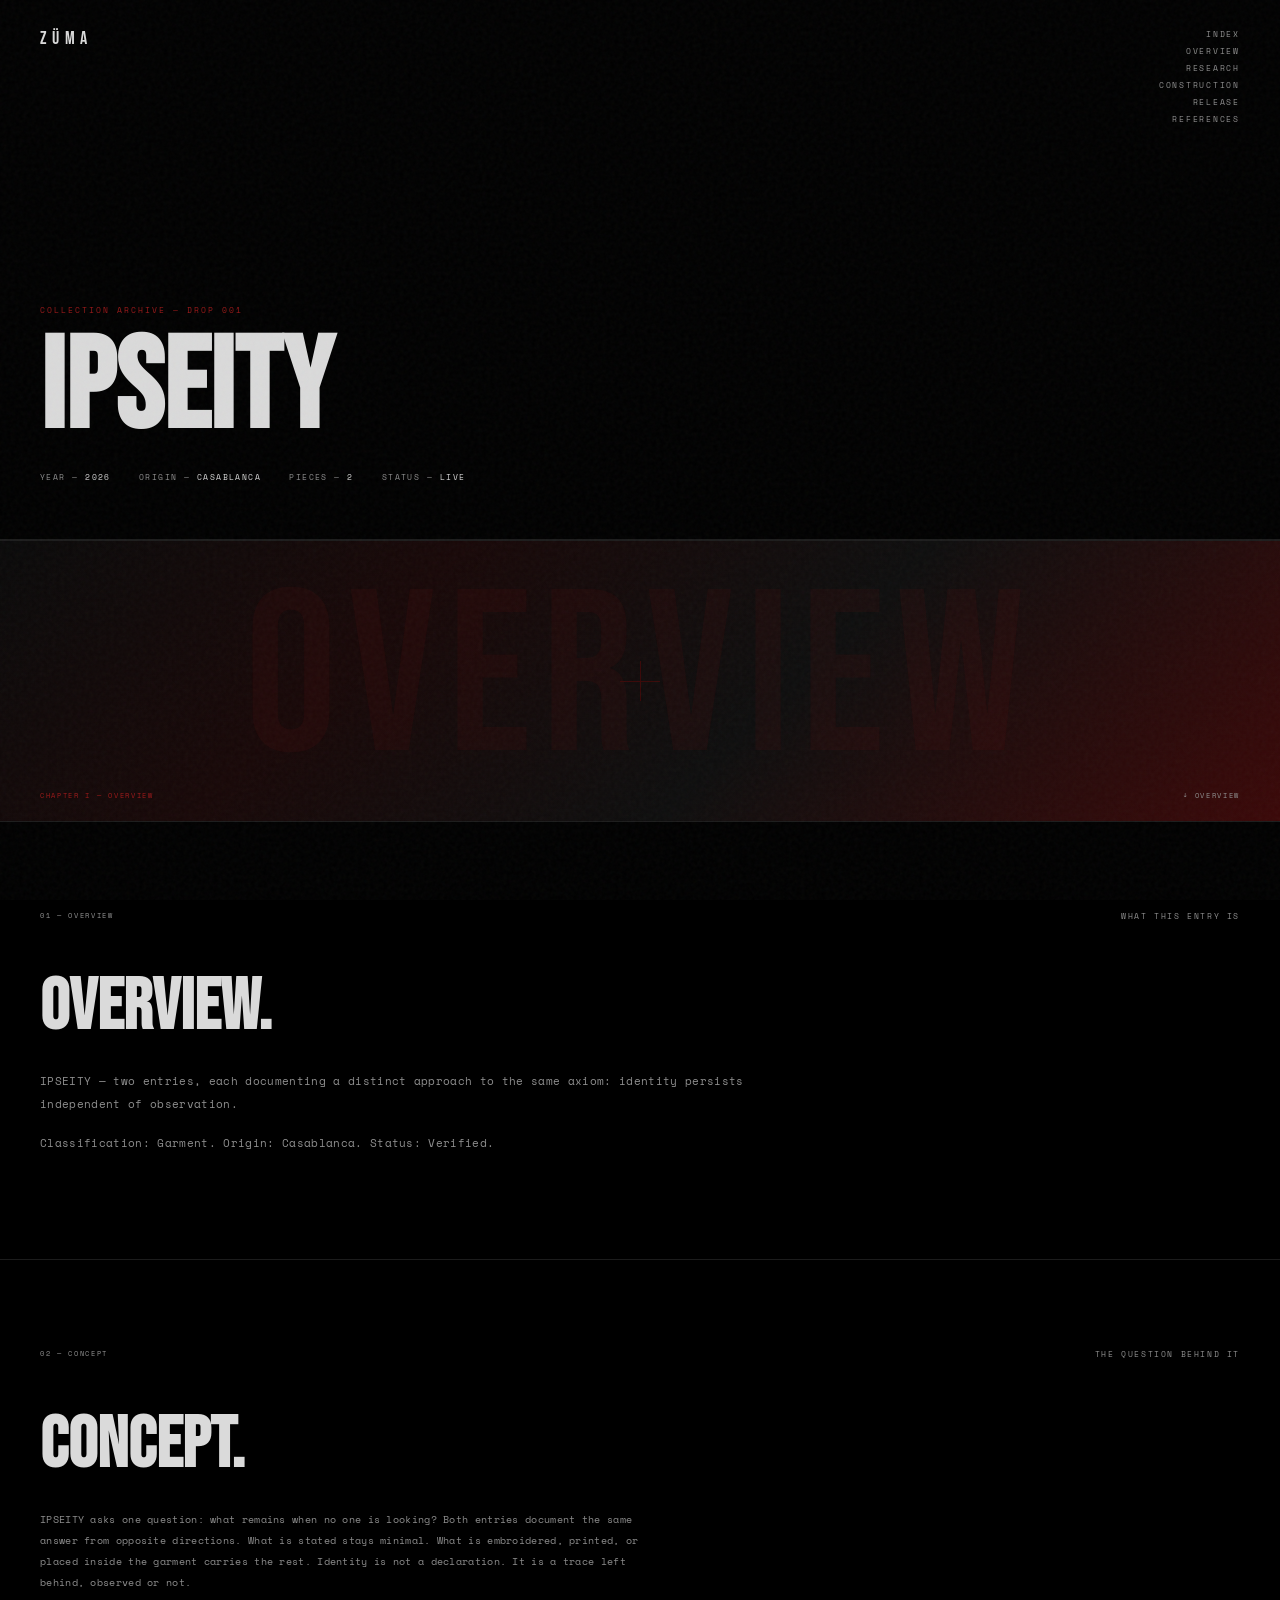
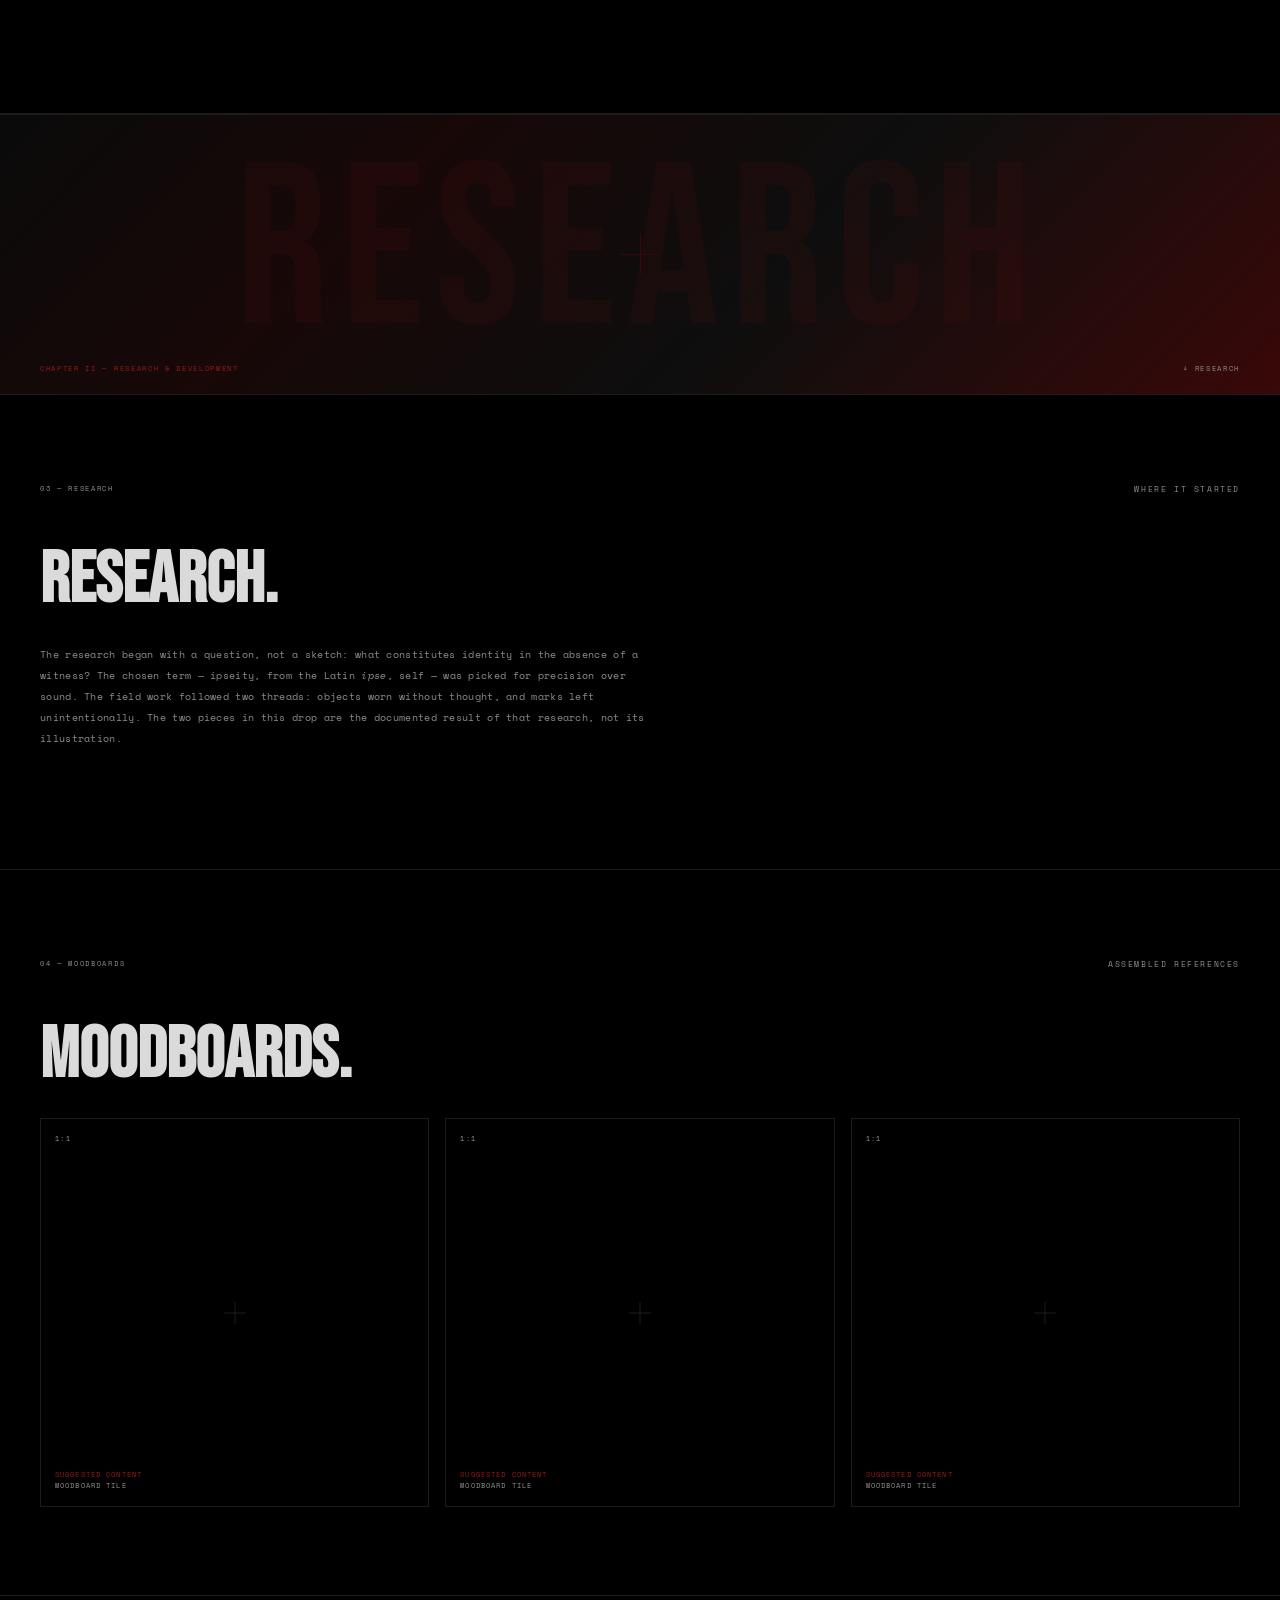
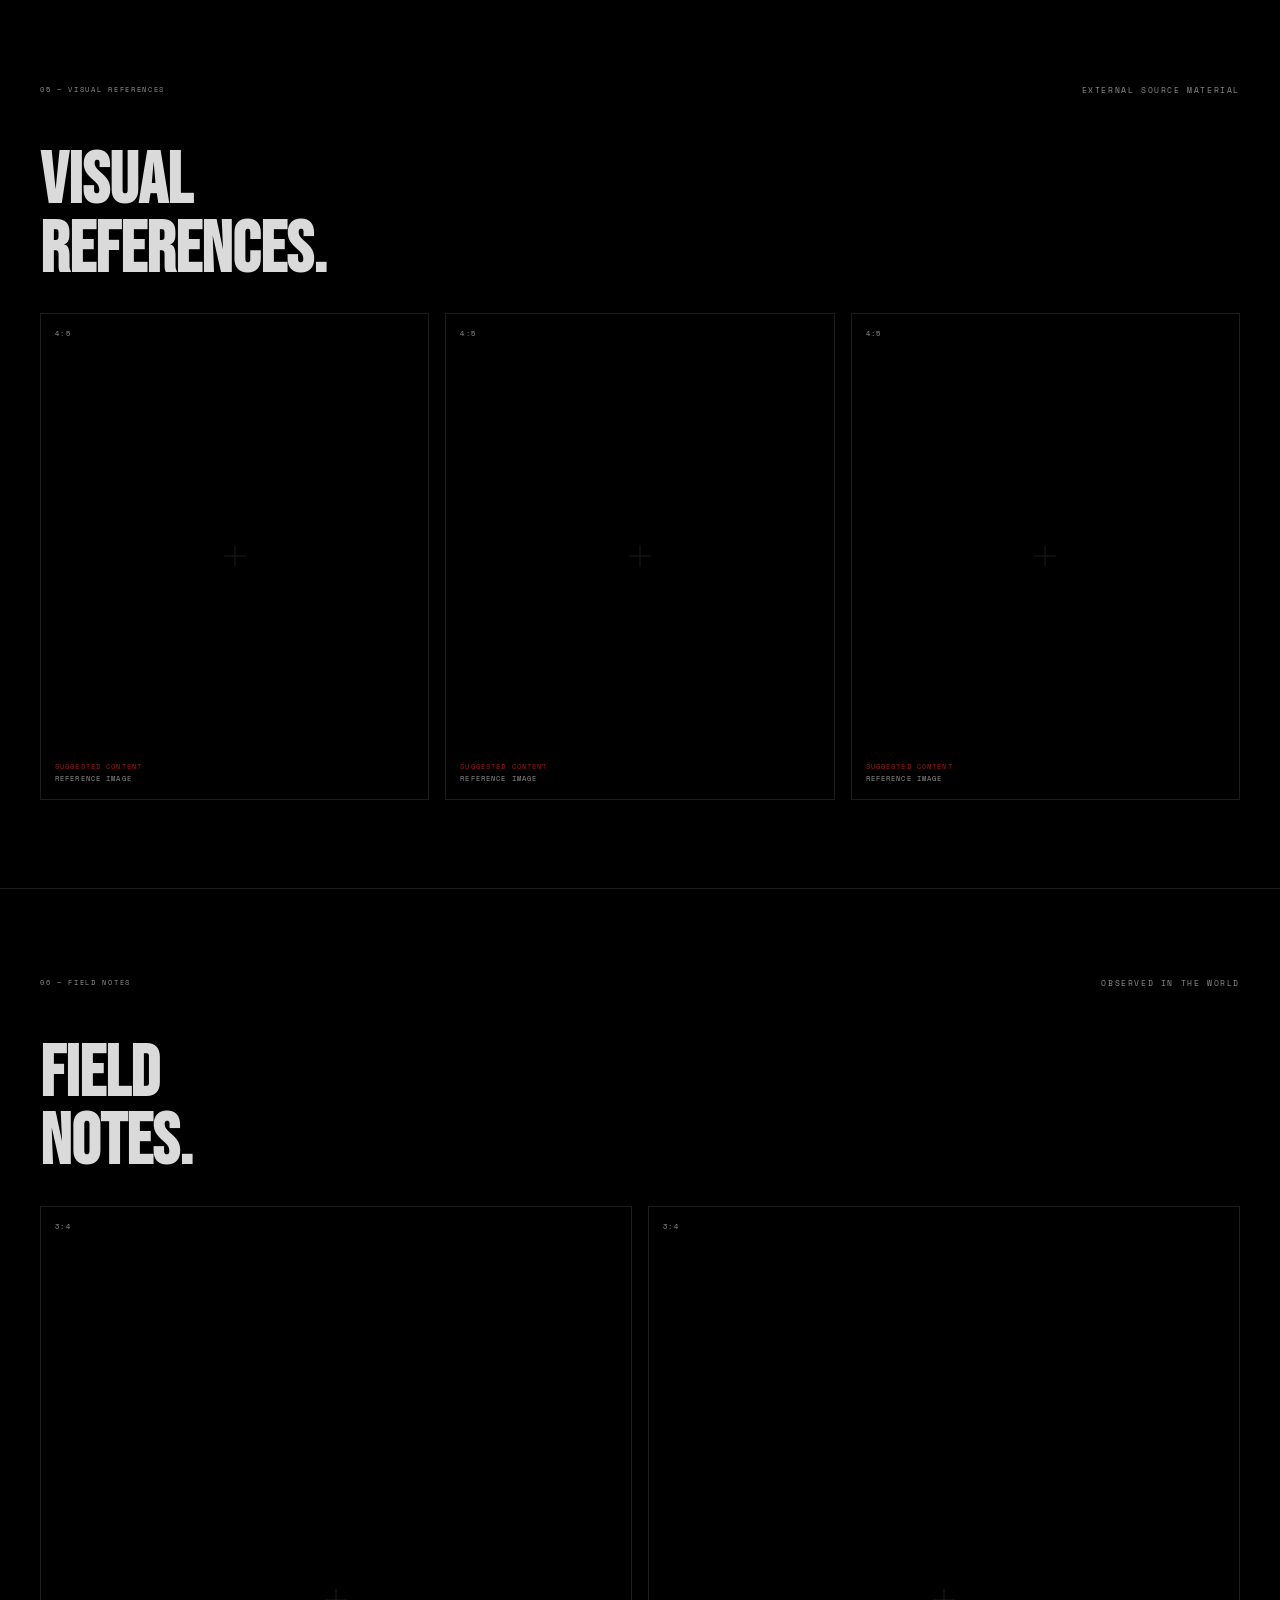
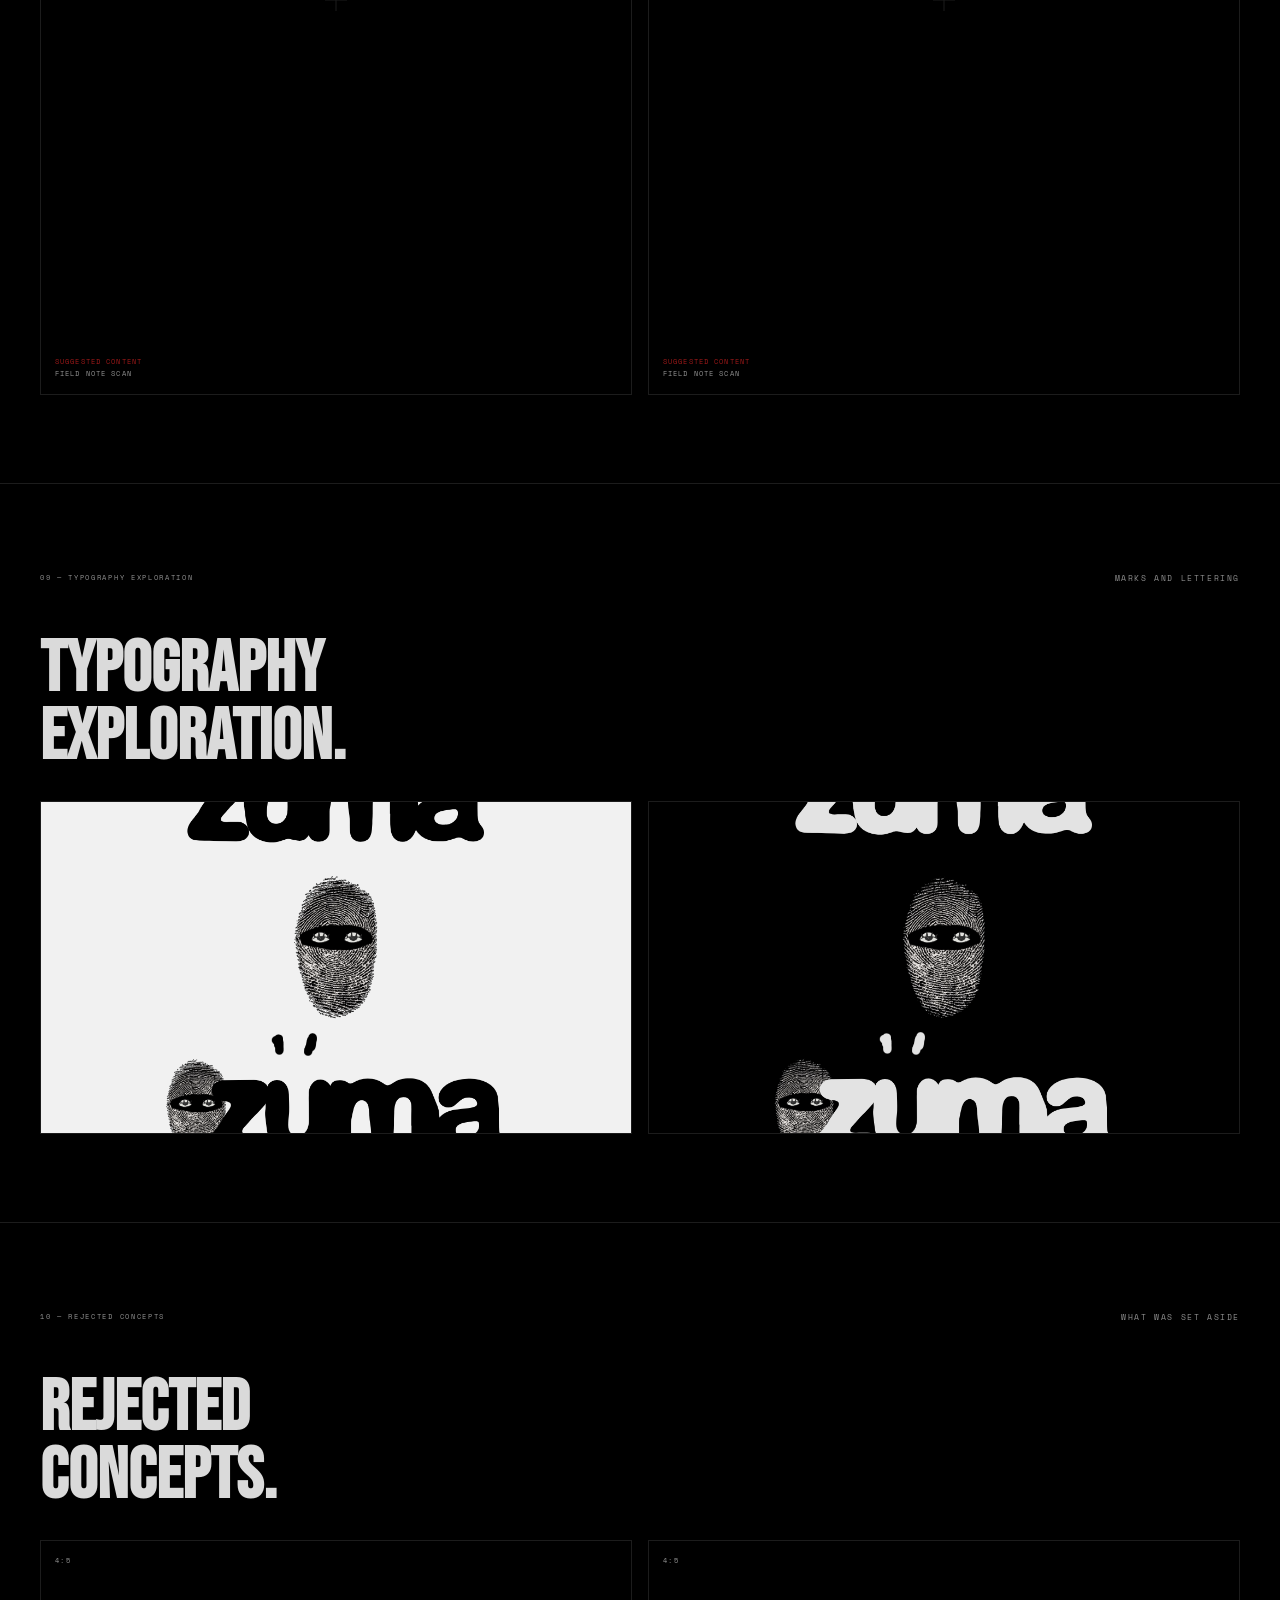
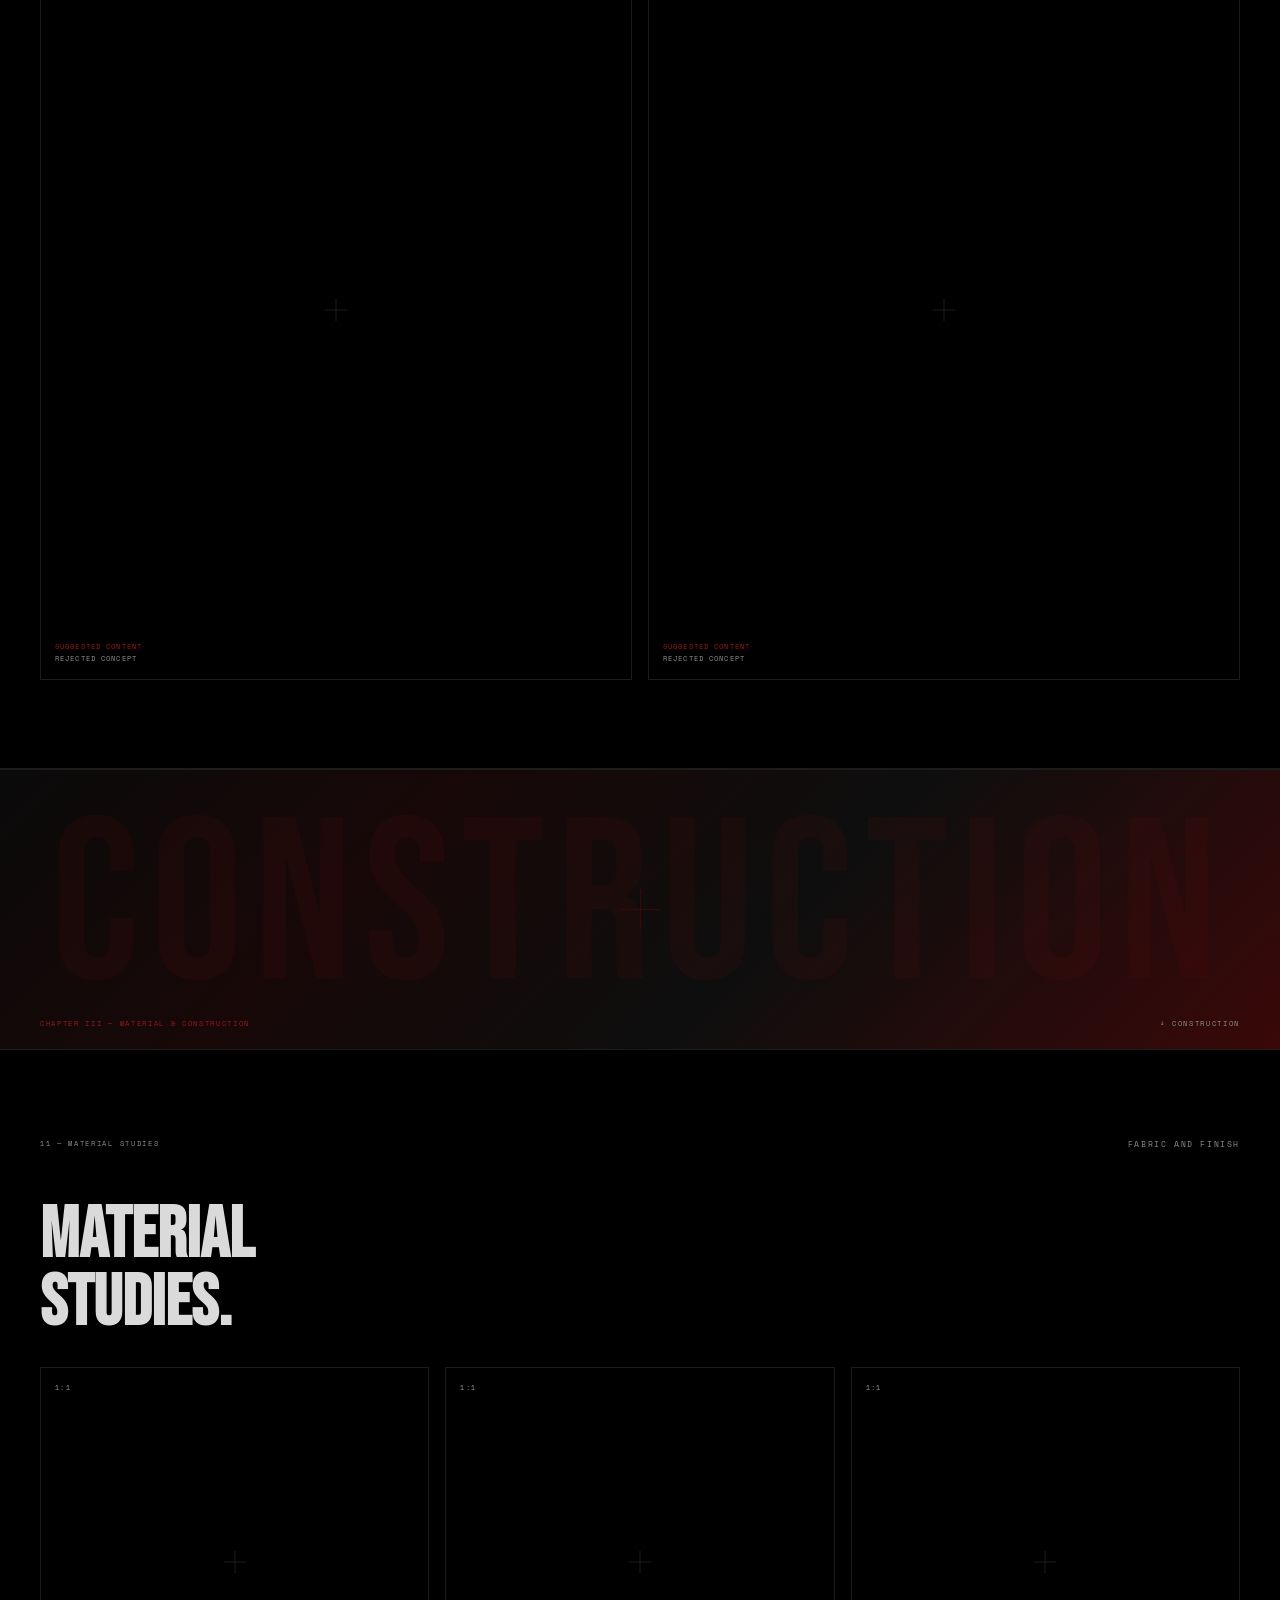
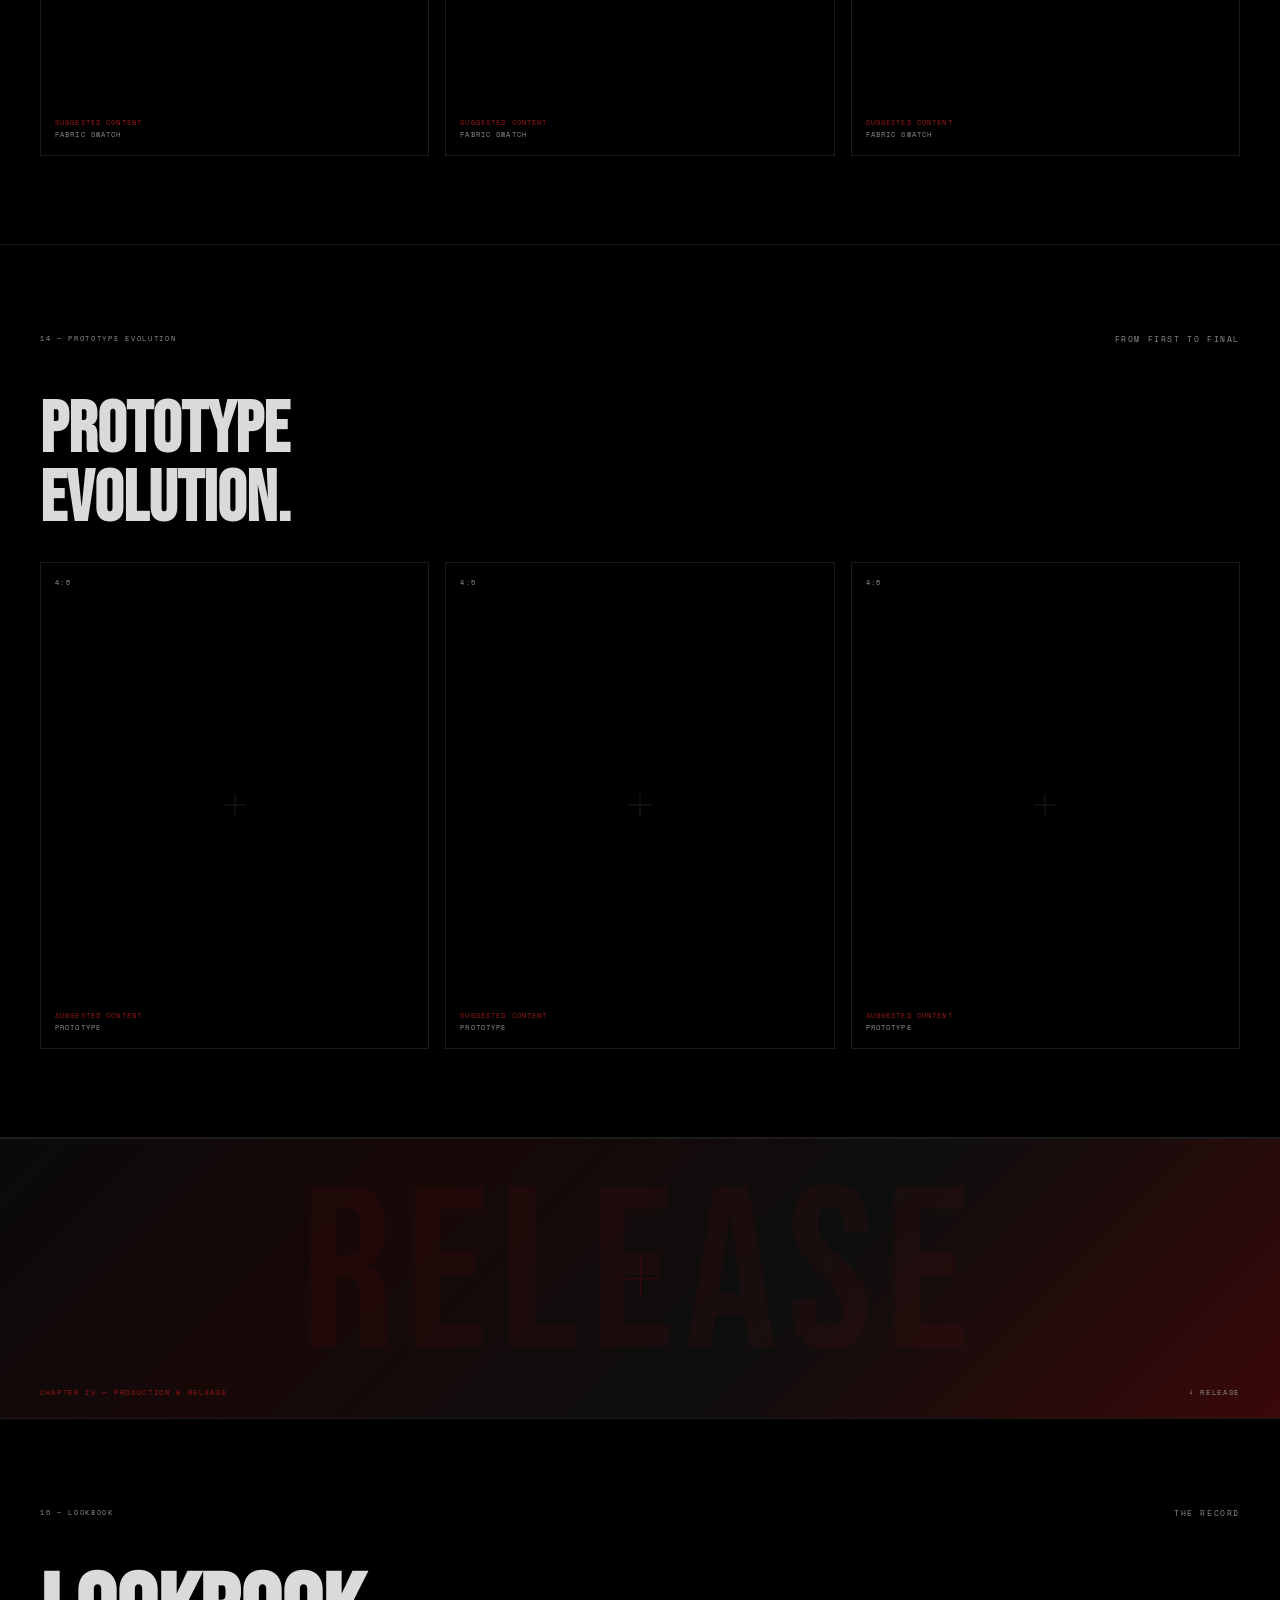
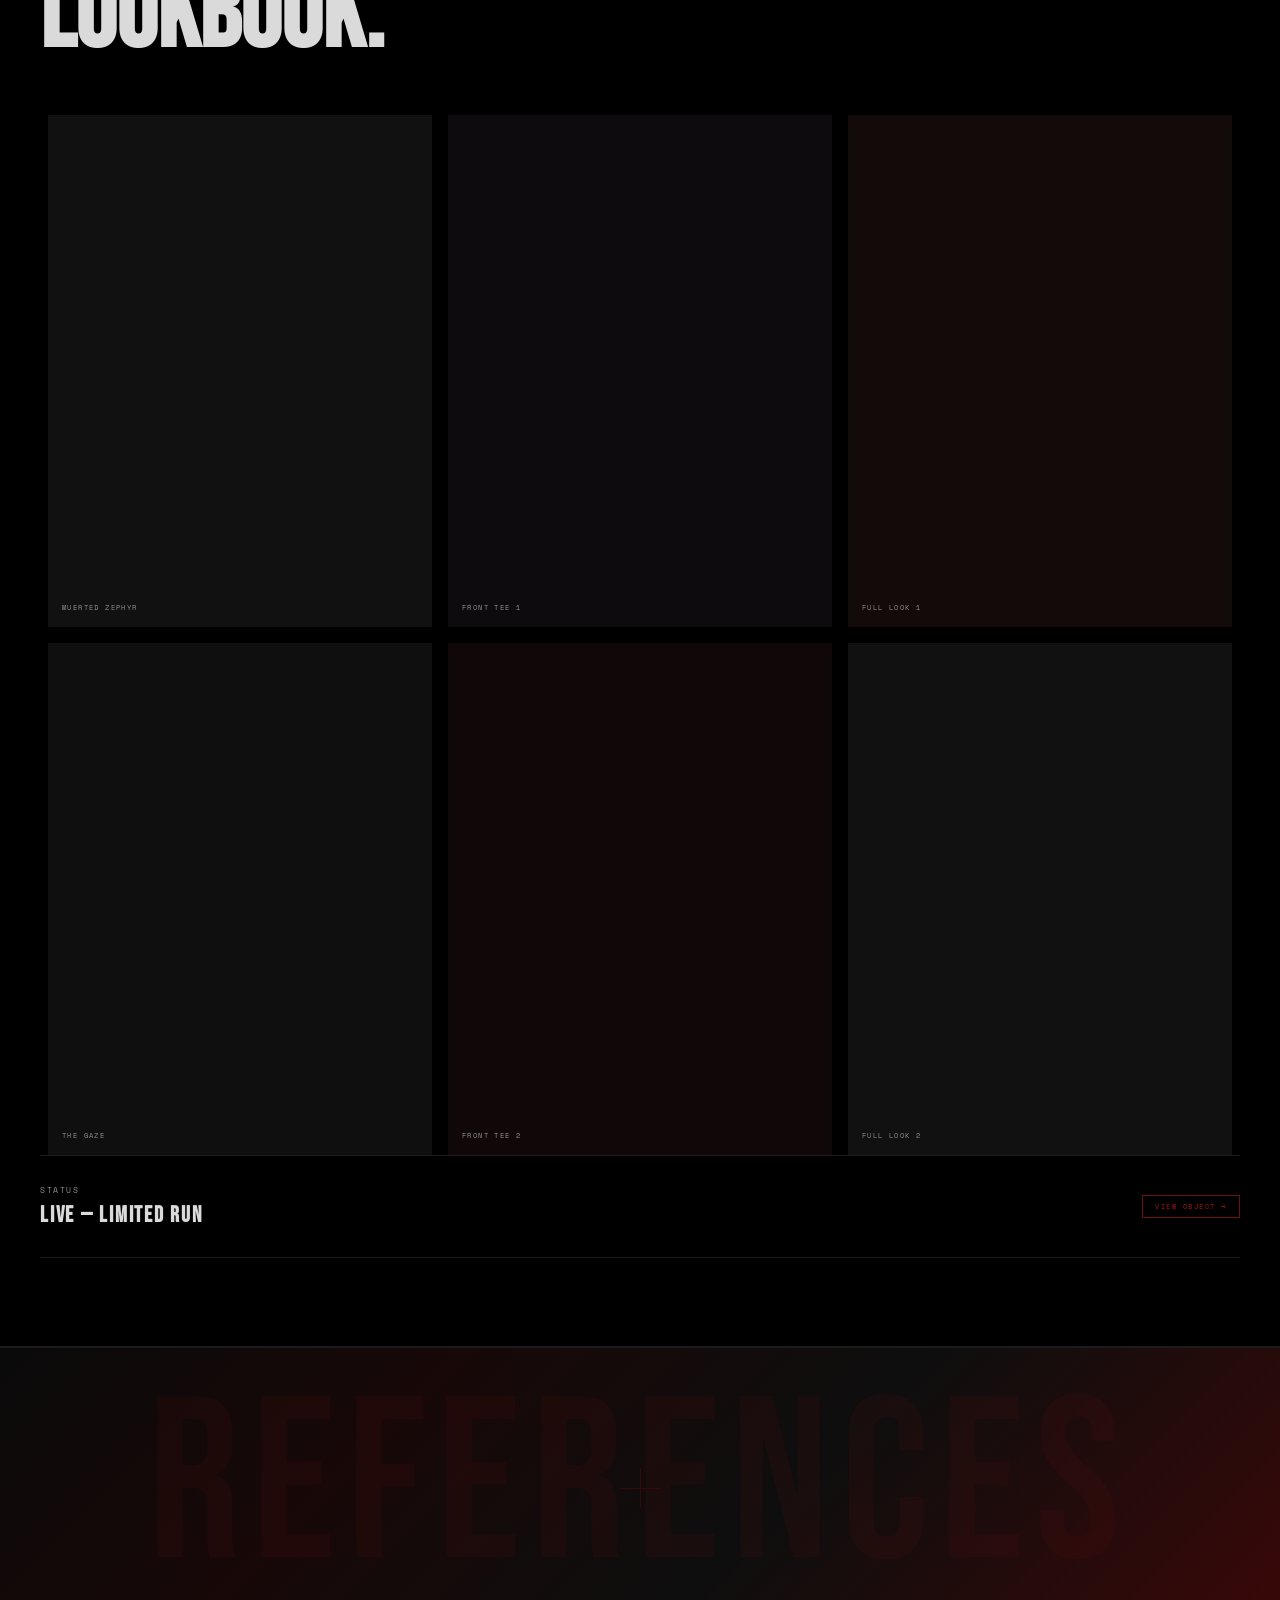
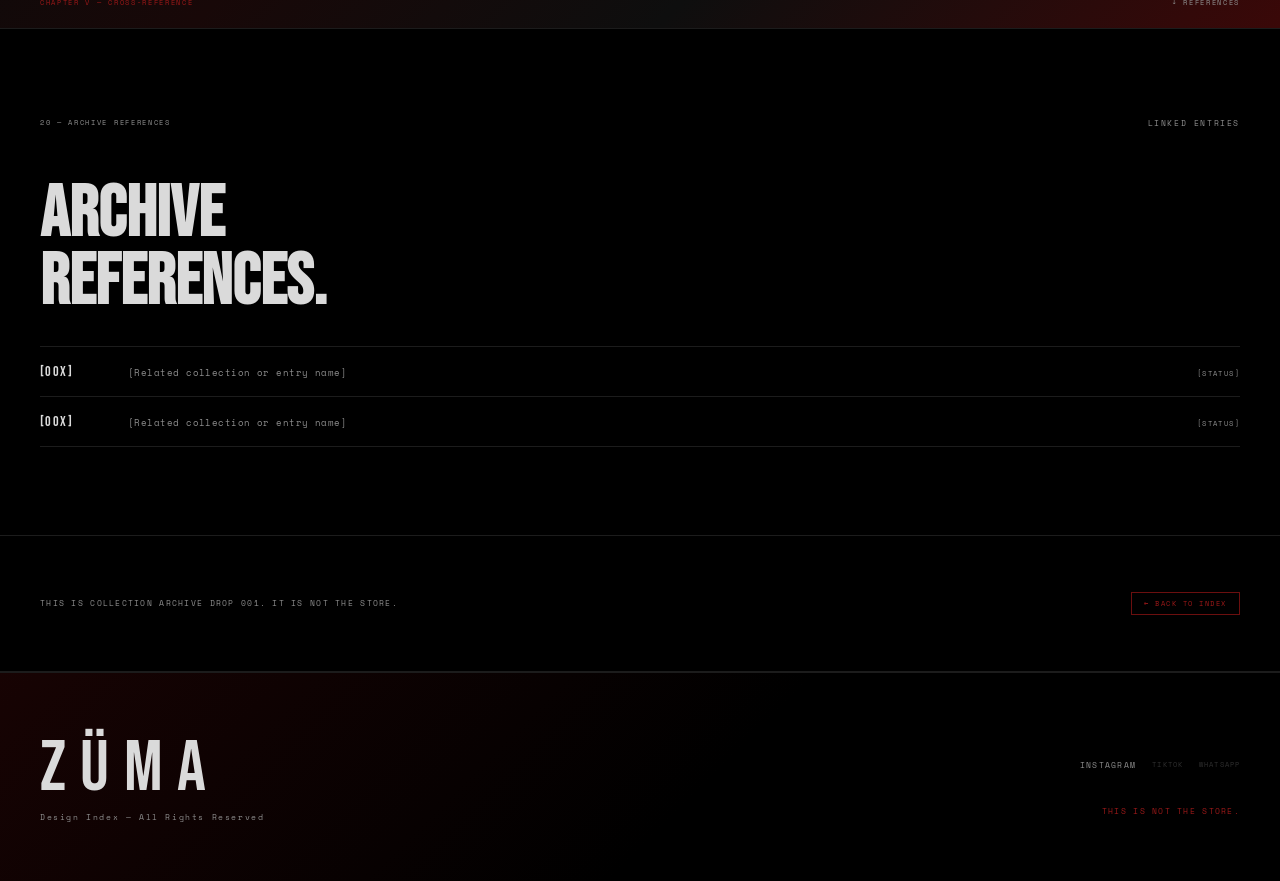
==== collections/001-ipseity/index.html @ 20522784 "Remove packaging section from index.html Removed the packaging section from the index.html file." ====
<!DOCTYPE html>
<html lang="en">
<head>
  <!--
    COLLECTION ARCHIVE — MASTER TEMPLATE
    ============================================================
    To publish a new collection:
    1. Duplicate this whole folder: templates/collection-archive/
       → collections/00X-name/
    2. Edit only the bracketed [PLACEHOLDER] text and the
       .archive-placeholder tiles (swap the <div> for an <img>
       once real media exists — see comment above each grid).
    3. Add one row to the homepage's #collections section and
       #archive table linking to collections/00X-name/index.html
       (and fr.html). No other homepage change is required.
    Nothing else on this page should need to change: layout,
    tokens, animations and nav are shared with the rest of the
    site via the same stylesheets.
    ============================================================
  -->
  <style>body{visibility:hidden;}</style>

  <meta charset="UTF-8">
  <meta name="viewport" content="width=device-width, initial-scale=1.0">
  <title>ZÜMA — INDEX / IPSEITY</title>  <link rel="icon" href="../../favicon.ico" sizes="any" />
  <link rel="icon" type="image/svg+xml" href="../../favicon.svg" />
  <link rel="icon" type="image/png" sizes="96x96" href="../../favicon-96x96.png" />
  <link rel="apple-touch-icon" sizes="180x180" href="../../apple-touch-icon.png" />
  <link rel="manifest" href="../../site.webmanifest" />

  <link rel="preconnect" href="https://fonts.googleapis.com">
  <link rel="preconnect" href="https://fonts.gstatic.com" crossorigin>
  <link href="https://fonts.googleapis.com/css2?family=Bebas+Neue&family=Space+Mono:wght@400;700&display=swap" rel="stylesheet">

  <link rel="stylesheet" href="../../styles/core/reset.css">
  <link rel="stylesheet" href="../../styles/core/variables.css">
  <link rel="stylesheet" href="../../styles/core/globals.css">
  <link rel="stylesheet" href="../../styles/core/typography.css">

  <link rel="stylesheet" href="../../styles/layout/navigation.css">
  <link rel="stylesheet" href="../../styles/layout/section.css">
  <link rel="stylesheet" href="../../styles/layout/footer.css">

  <link rel="stylesheet" href="../../styles/components/loader.css">
  <link rel="stylesheet" href="../../styles/components/buttons.css">
  <link rel="stylesheet" href="../../styles/components/texture-bands.css">
  <link rel="stylesheet" href="../../styles/components/archive-placeholder.css">

  <link rel="stylesheet" href="../../styles/animations/keyframes.css">
  <link rel="stylesheet" href="../../styles/animations/reveal.css">

  <link rel="stylesheet" href="../../styles/pages/collection-archive.css">
  <link rel="stylesheet" href="../../styles/pages/lookbook.css">

  <link rel="stylesheet" href="../../styles/layout/responsive.css">
</head>
<body>

<div id="loader"></div>

<header>
  <nav>
    <a class="nav-brand" href="../../index.html">ZÜMA</a>
    <div class="nav-links">
      <a href="../../index.html#collections">Index</a>
      <a href="#overview">Overview</a>
      <a href="#research">Research</a>
      <a href="#construction">Construction</a>
      <a href="#release">Release</a>
      <a href="#references">References</a>
    </div>
  </nav>
</header>

<main>

  <!-- ====================================================== -->
  <!-- ARCHIVE MASTHEAD -->
  <!-- ====================================================== -->
  <section id="arc-hero">
    <div class="arc-hero-eyebrow">Collection Archive — Drop 001</div>
    <h1 class="arc-hero-title">IPSEITY</h1>
    <div class="arc-hero-meta">
      <span>Year — <strong>2026</strong></span>
      <span>Origin — <strong>Casablanca</strong></span>
      <span>Pieces — <strong>2</strong></span>
      <span>Status — <strong>Live</strong></span>
    </div>
  </section>

  <!-- BAND — chapter 1 -->
  <div class="texture-band texture-band--mid tx-shadow reveal">
    <div class="band-ghost band-ghost--center">OVERVIEW</div>
    <div class="band-cross"></div>
    <div class="band-label">Chapter I — Overview</div>
    <div class="band-label-r">↓ Overview</div>
  </div>

  <!-- ====================================================== -->
  <!-- 01 — OVERVIEW -->
  <!-- ====================================================== -->
  <section id="overview">
    <div class="section-meta reveal">
      <span class="section-num arc-chapter-index">01 — Overview</span>
      <span class="section-tag">What this entry is</span>
    </div>
    <h2 class="arc-headline reveal reveal-d1">OVERVIEW.</h2>
    <div class="arc-overview reveal reveal-d2">
      <p>IPSEITY — two entries, each documenting a distinct approach to the same axiom: identity persists independent of observation.</p>
      <p>Classification: Garment. Origin: Casablanca. Status: Verified.</p>
    </div>
  </section>

  <!-- ====================================================== -->
  <!-- 02 — CONCEPT -->
  <!-- ====================================================== -->
  <section id="concept">
    <div class="section-meta reveal">
      <span class="section-num arc-chapter-index">02 — Concept</span>
      <span class="section-tag">The question behind it</span>
    </div>
    <h2 class="arc-headline reveal reveal-d1">CONCEPT.</h2>
    <p class="arc-note reveal reveal-d2">IPSEITY asks one question: what remains when no one is looking? Both entries document the same answer from opposite directions. What is stated stays minimal. What is embroidered, printed, or placed inside the garment carries the rest. Identity is not a declaration. It is a trace left behind, observed or not.</p>
  </section>

  <!-- BAND — chapter 2 -->
  <div class="texture-band texture-band--mid tx-shadow reveal">
    <div class="band-ghost band-ghost--center">RESEARCH</div>
    <div class="band-cross"></div>
    <div class="band-label">Chapter II — Research &amp; Development</div>
    <div class="band-label-r">↓ Research</div>
  </div>

  <!-- ====================================================== -->
  <!-- 03 — RESEARCH -->
  <!-- ====================================================== -->
  <section id="research">
    <div class="section-meta reveal">
      <span class="section-num arc-chapter-index">03 — Research</span>
      <span class="section-tag">Where it started</span>
    </div>
    <h2 class="arc-headline reveal reveal-d1">RESEARCH.</h2>
    <p class="arc-note reveal">The research began with a question, not a sketch: what constitutes identity in the absence of a witness? The chosen term — ipseity, from the Latin <em>ipse</em>, self — was picked for precision over sound. The field work followed two threads: objects worn without thought, and marks left unintentionally. The two pieces in this drop are the documented result of that research, not its illustration.</p>
  </section>

  <!-- 04 — MOODBOARDS -->
  <section id="moodboards">
    <div class="section-meta reveal">
      <span class="section-num arc-chapter-index">04 — Moodboards</span>
      <span class="section-tag">Assembled references</span>
    </div>
    <h2 class="arc-headline reveal reveal-d1">MOODBOARDS.</h2>
    <div class="archive-placeholder-grid reveal reveal-d2" style="--ph-cols:3;">
      <div class="archive-placeholder" style="--ph-ratio:1/1;"><img class="ph-photo" src="../../assets/images/ipseity/moodboard-01.jpg" alt="Moodboard IPSEITY 01" loading="lazy" onerror="this.style.display='none'"><div class="ph-meta"><span class="ph-ratio">1:1</span></div><span class="ph-suggested">Suggested content<span>Moodboard tile</span></span></div>
      <div class="archive-placeholder" style="--ph-ratio:1/1;"><img class="ph-photo" src="../../assets/images/ipseity/moodboard-02.jpg" alt="Moodboard IPSEITY 02" loading="lazy" onerror="this.style.display='none'"><div class="ph-meta"><span class="ph-ratio">1:1</span></div><span class="ph-suggested">Suggested content<span>Moodboard tile</span></span></div>
      <div class="archive-placeholder" style="--ph-ratio:1/1;"><img class="ph-photo" src="../../assets/images/ipseity/moodboard-03.jpg" alt="Moodboard IPSEITY 03" loading="lazy" onerror="this.style.display='none'"><div class="ph-meta"><span class="ph-ratio">1:1</span></div><span class="ph-suggested">Suggested content<span>Moodboard tile</span></span></div>
    </div>
  </section>

  <!-- 05 — VISUAL REFERENCES -->
  <section id="visual-references">
    <div class="section-meta reveal">
      <span class="section-num arc-chapter-index">05 — Visual References</span>
      <span class="section-tag">External source material</span>
    </div>
    <h2 class="arc-headline reveal reveal-d1">VISUAL<br>REFERENCES.</h2>
    <div class="archive-placeholder-grid reveal reveal-d2" style="--ph-cols:3;">
      <div class="archive-placeholder" style="--ph-ratio:4/5;"><img class="ph-photo" src="../../assets/images/ipseity/visual-ref-01.jpg" alt="Reference visuelle 01" loading="lazy" onerror="this.style.display='none'"><div class="ph-meta"><span class="ph-ratio">4:5</span></div><span class="ph-suggested">Suggested content<span>Reference image</span></span></div>
      <div class="archive-placeholder" style="--ph-ratio:4/5;"><img class="ph-photo" src="../../assets/images/ipseity/visual-ref-02.jpg" alt="Reference visuelle 02" loading="lazy" onerror="this.style.display='none'"><div class="ph-meta"><span class="ph-ratio">4:5</span></div><span class="ph-suggested">Suggested content<span>Reference image</span></span></div>
      <div class="archive-placeholder" style="--ph-ratio:4/5;"><img class="ph-photo" src="../../assets/images/ipseity/visual-ref-03.jpg" alt="Reference visuelle 03" loading="lazy" onerror="this.style.display='none'"><div class="ph-meta"><span class="ph-ratio">4:5</span></div><span class="ph-suggested">Suggested content<span>Reference image</span></span></div>
    </div>
  </section>

  <!-- 06 — FIELD NOTES -->
  <section id="field-notes">
    <div class="section-meta reveal">
      <span class="section-num arc-chapter-index">06 — Field Notes</span>
      <span class="section-tag">Observed in the world</span>
    </div>
    <h2 class="arc-headline reveal reveal-d1">FIELD<br>NOTES.</h2>
    <div class="archive-placeholder-grid reveal reveal-d2" style="--ph-cols:2;">
      <div class="archive-placeholder" style="--ph-ratio:3/4;"><img class="ph-photo" src="../../assets/images/ipseity/field-note-01.jpg" alt="Note de terrain 01" loading="lazy" onerror="this.style.display='none'"><div class="ph-meta"><span class="ph-ratio">3:4</span></div><span class="ph-suggested">Suggested content<span>Field note scan</span></span></div>
      <div class="archive-placeholder" style="--ph-ratio:3/4;"><img class="ph-photo" src="../../assets/images/ipseity/field-note-02.jpg" alt="Note de terrain 02" loading="lazy" onerror="this.style.display='none'"><div class="ph-meta"><span class="ph-ratio">3:4</span></div><span class="ph-suggested">Suggested content<span>Field note scan</span></span></div>
    </div>
  </section>

  <!-- 07 — TYPOGRAPHY EXPLORATION -->
  <section id="typography-exploration">
    <div class="section-meta reveal">
      <span class="section-num arc-chapter-index">09 — Typography Exploration</span>
      <span class="section-tag">Marks and lettering</span>
    </div>
    <h2 class="arc-headline reveal reveal-d1">TYPOGRAPHY<br>EXPLORATION.</h2>
    <div class="archive-placeholder-grid reveal reveal-d2" style="--ph-cols:2;">
      <div class="archive-placeholder" style="--ph-ratio:16/9;"><img class="ph-photo" src="../../assets/images/ipseity/typography-01.jpg" alt="Etude typographique 01" loading="lazy" onerror="this.style.display='none'"><div class="ph-meta"><span class="ph-ratio">16:9</span></div><span class="ph-suggested">Suggested content<span>Type study</span></span></div>
      <div class="archive-placeholder" style="--ph-ratio:16/9;"><img class="ph-photo" src="../../assets/images/ipseity/typography-02.jpg" alt="Etude typographique 02" loading="lazy" onerror="this.style.display='none'"><div class="ph-meta"><span class="ph-ratio">16:9</span></div><span class="ph-suggested">Suggested content<span>Type study</span></span></div>
    </div>
  </section>

  <!-- 08 — REJECTED CONCEPTS -->
  <section id="rejected-concepts">
    <div class="section-meta reveal">
      <span class="section-num arc-chapter-index">10 — Rejected Concepts</span>
      <span class="section-tag">What was set aside</span>
    </div>
    <h2 class="arc-headline reveal reveal-d1">REJECTED<br>CONCEPTS.</h2>
    <div class="archive-placeholder-grid reveal reveal-d2" style="--ph-cols:2;">
      <div class="archive-placeholder" style="--ph-ratio:4/5;"><img class="ph-photo" src="../../assets/images/ipseity/rejected-01.jpg" alt="Concept rejete 01" loading="lazy" onerror="this.style.display='none'"><div class="ph-meta"><span class="ph-ratio">4:5</span></div><span class="ph-suggested">Suggested content<span>Rejected concept</span></span></div>
      <div class="archive-placeholder" style="--ph-ratio:4/5;"><img class="ph-photo" src="../../assets/images/ipseity/rejected-02.jpg" alt="Concept rejete 02" loading="lazy" onerror="this.style.display='none'"><div class="ph-meta"><span class="ph-ratio">4:5</span></div><span class="ph-suggested">Suggested content<span>Rejected concept</span></span></div>
    </div>
  </section>

  <!-- BAND — chapter 3 -->
  <div class="texture-band texture-band--mid tx-shadow reveal">
    <div class="band-ghost band-ghost--center">CONSTRUCTION</div>
    <div class="band-cross"></div>
    <div class="band-label">Chapter III — Material &amp; Construction</div>
    <div class="band-label-r">↓ Construction</div>
  </div>

  <!-- 11 — MATERIAL STUDIES -->
  <section id="construction">
    <div class="section-meta reveal">
      <span class="section-num arc-chapter-index">11 — Material Studies</span>
      <span class="section-tag">Fabric and finish</span>
    </div>
    <h2 class="arc-headline reveal reveal-d1">MATERIAL<br>STUDIES.</h2>
    <div class="archive-placeholder-grid reveal reveal-d2" style="--ph-cols:3;">
      <div class="archive-placeholder" style="--ph-ratio:1/1;"><img class="ph-photo" src="../../assets/images/ipseity/material-01.jpg" alt="Echantillon matiere 01" loading="lazy" onerror="this.style.display='none'"><div class="ph-meta"><span class="ph-ratio">1:1</span></div><span class="ph-suggested">Suggested content<span>Fabric swatch</span></span></div>
      <div class="archive-placeholder" style="--ph-ratio:1/1;"><img class="ph-photo" src="../../assets/images/ipseity/material-02.jpg" alt="Echantillon matiere 02" loading="lazy" onerror="this.style.display='none'"><div class="ph-meta"><span class="ph-ratio">1:1</span></div><span class="ph-suggested">Suggested content<span>Fabric swatch</span></span></div>
      <div class="archive-placeholder" style="--ph-ratio:1/1;"><img class="ph-photo" src="../../assets/images/ipseity/material-03.jpg" alt="Echantillon matiere 03" loading="lazy" onerror="this.style.display='none'"><div class="ph-meta"><span class="ph-ratio">1:1</span></div><span class="ph-suggested">Suggested content<span>Fabric swatch</span></span></div>
    </div>
  </section>

  <!-- 14 — PROTOTYPE EVOLUTION -->
  <section id="prototype-evolution">
    <div class="section-meta reveal">
      <span class="section-num arc-chapter-index">14 — Prototype Evolution</span>
      <span class="section-tag">From first to final</span>
    </div>
    <h2 class="arc-headline reveal reveal-d1">PROTOTYPE<br>EVOLUTION.</h2>
    <div class="archive-placeholder-grid reveal reveal-d2" style="--ph-cols:3;">
      <div class="archive-placeholder" style="--ph-ratio:4/5;"><img class="ph-photo" src="../../assets/images/ipseity/prototype-01.jpg" alt="Prototype 01" loading="lazy" onerror="this.style.display='none'"><div class="ph-meta"><span class="ph-ratio">4:5</span></div><span class="ph-suggested">Suggested content<span>Prototype</span></span></div>
      <div class="archive-placeholder" style="--ph-ratio:4/5;"><img class="ph-photo" src="../../assets/images/ipseity/prototype-02.jpg" alt="Prototype 02" loading="lazy" onerror="this.style.display='none'"><div class="ph-meta"><span class="ph-ratio">4:5</span></div><span class="ph-suggested">Suggested content<span>Prototype</span></span></div>
      <div class="archive-placeholder" style="--ph-ratio:4/5;"><img class="ph-photo" src="../../assets/images/ipseity/prototype-03.jpg" alt="Prototype 03" loading="lazy" onerror="this.style.display='none'"><div class="ph-meta"><span class="ph-ratio">4:5</span></div><span class="ph-suggested">Suggested content<span>Prototype</span></span></div>
    </div>
  </section>

  <!-- BAND — chapter 4 -->
  <div class="texture-band texture-band--mid tx-shadow reveal">
    <div class="band-ghost band-ghost--center">RELEASE</div>
    <div class="band-cross"></div>
    <div class="band-label">Chapter IV — Production &amp; Release</div>
    <div class="band-label-r">↓ Release</div>
  </div>

  <!-- 16 — LOOKBOOK (reuses site-wide .lookbook-* classes) -->
  <section id="lookbook">
    <div class="section-meta reveal">
      <span class="section-num arc-chapter-index">16 — Lookbook</span>
      <span class="section-tag">The record</span>
    </div>
    <h2 class="lookbook-headline reveal reveal-d1">LOOKBOOK.</h2>
    <div class="lookbook-grid reveal reveal-d2">
      <div class="lb-cell"><img class="lb-img" src="../../assets/images/ipseity/lookbook-01-muerted-zephyr.png" loading="lazy" onerror="this.style.display='none'" alt="Muerted Zephyr"><div class="lb-label">Muerted Zephyr</div></div>
      <div class="lb-cell"><img class="lb-img" src="../../assets/images/ipseity/lookbook-02-front-tee-1.png" loading="lazy" onerror="this.style.display='none'" alt="Front Tee 1"><div class="lb-label">Front Tee 1</div></div>
      <div class="lb-cell"><img class="lb-img" src="../../assets/images/ipseity/lookbook-03-full-look-1.png" loading="lazy" onerror="this.style.display='none'" alt="Full Look 1"><div class="lb-label">Full Look 1</div></div>
      <div class="lb-cell"><img class="lb-img" src="../../assets/images/ipseity/lookbook-04-the-gaze.png" loading="lazy" onerror="this.style.display='none'" alt="The Gaze"><div class="lb-label">The Gaze</div></div>
      <div class="lb-cell"><img class="lb-img" src="../../assets/images/ipseity/lookbook-05-front-tee-2.png" loading="lazy" onerror="this.style.display='none'" alt="Front Tee 2"><div class="lb-label">Front Tee 2</div></div>
      <div class="lb-cell"><img class="lb-img" src="../../assets/images/ipseity/lookbook-06-full-look-2.png" loading="lazy" onerror="this.style.display='none'" alt="Full Look 2"><div class="lb-label">Full Look 2</div></div>
    </div>
    <!-- Discreet cross-reference to STORE — see brief's "STORE
         RELATIONSHIP". Keep this as the only mention of purchase
         on the entire page. -->
    <div class="arc-status-block reveal reveal-d3">
      <div class="arc-status-label">Status<strong>Live — Limited Run</strong></div>
      <a href="https://zumaurbanwear.store/shop" class="link-btn" target="_blank" rel="noopener">View Object →</a>
    </div>
  </section>

  <!-- BAND — chapter 5 -->
  <div class="texture-band texture-band--mid tx-shadow reveal">
    <div class="band-ghost band-ghost--center">REFERENCES</div>
    <div class="band-cross"></div>
    <div class="band-label">Chapter V — Cross-Reference</div>
    <div class="band-label-r">↓ References</div>
  </div>

  <!-- 20 — ARCHIVE REFERENCES -->
  <section id="references">
    <div class="section-meta reveal">
      <span class="section-num arc-chapter-index">20 — Archive References</span>
      <span class="section-tag">Linked entries</span>
    </div>
    <h2 class="arc-headline reveal reveal-d1">ARCHIVE<br>REFERENCES.</h2>
    <div class="reveal reveal-d2">
      <div class="archive-doc-row"><span class="doc-id">[00X]</span><span class="doc-title">[Related collection or entry name]</span><span class="doc-status">[Status]</span></div>
      <div class="archive-doc-row"><span class="doc-id">[00X]</span><span class="doc-title">[Related collection or entry name]</span><span class="doc-status">[Status]</span></div>
    </div>
  </section>

  <!-- BACK TO INDEX -->
  <div class="arc-return reveal">
    <p>This is Collection Archive Drop 001. It is not the Store.</p>
    <a href="../../index.html#collections" class="link-btn">← Back to Index</a>
  </div>

</main>

<footer class="reveal">
  <div class="footer-bg-grad"></div>
  <div class="footer-brand">
    ZÜMA
    <span>Design Index — All Rights Reserved</span>
  </div>
  <div class="footer-right">
    <div class="social-links">
      <a href="https://www.instagram.com/zumaurbanwear?igsh=MWdtNWJkbHEwOHBhdQ%3D%3D&utm_source=qr" target="_blank">Instagram</a>
      <a href="https://www.tiktok.com/@zumaurbanwear?is_from_webapp=1&sender_device=pc" target="_blank" style="color:var(--grey-mid); font-size:7px;">TikTok</a>
      <a href="https://wa.me/message/KOH2ZXZY6EPHP1" target="_blank" style="color:var(--grey-mid); font-size:7px;">WhatsApp</a>
    </div>
    <p class="footer-note">This is not the store.</p>
  </div>
</footer>

<script src="../../scripts/core/audio-player.js"></script>
<script src="../../scripts/core/loader.js"></script>
<script src="../../scripts/animations/reveal.js"></script>
</body>
</html>
---- styles/core/variables.css ----
/* ============================================================
   DESIGN TOKENS
   Single source of truth for every colour used across the site.
   Spacing, type-scale and timing are intentionally expressed as
   literals (clamp()/px) at their call sites in this codebase —
   see docs/ARCHITECTURE.md for why they were left untouched.
   ============================================================ */

:root {
  --black:       #000000;
  --off-black:   #000000;
  --grey-deep:   #1c1c1c;
  --grey-mid:    #2e2e2e;
  --grey-text:   #8e8e8e;
  --light:       #dadada;
  --crimson:     #6b0f0f;
  --crimson-dim: #3a0808;
  --crimson-hi:  #9a1818;
}
---- styles/core/globals.css ----
/* ============================================================
   GLOBALS
   Document-level look and feel shared by every page.
   ============================================================ */

body {
  background: var(--black);
  color: var(--light);
  font-family: 'Space Mono', monospace;
  font-weight: 400;
  overflow-x: hidden;
  cursor: crosshair;
}

/* Fixed film-grain / noise overlay sitting above all content */
body::before {
  content: '';
  position: fixed;
  inset: 0;
  background-image: url("data:image/svg+xml,%3Csvg viewBox='0 0 256 256' xmlns='http://www.w3.org/2000/svg'%3E%3Cfilter id='n'%3E%3CfeTurbulence type='fractalNoise' baseFrequency='0.85' numOctaves='4' stitchTiles='stitch'/%3E%3C/filter%3E%3Crect width='100%25' height='100%25' filter='url(%23n)'/%3E%3C/svg%3E");
  opacity: 0.04;
  pointer-events: none;
  z-index: 9999;
}

::-webkit-scrollbar {
  width: 2px;
}
::-webkit-scrollbar-track {
  background: var(--black);
}
::-webkit-scrollbar-thumb {
  background: var(--crimson);
}
---- styles/core/typography.css ----
/* ============================================================
   TYPOGRAPHY
   The two families used site-wide. Loaded via <link> in <head>
   (Google Fonts) — see index.html / fr.html.

     'Bebas Neue'  — display / headline family, all caps forms
     'Space Mono'  — body & mono/label family (set as the body
                     default in core/globals.css)

   Per-section heading sizes are defined alongside the section
   that owns them (styles/pages/*.css) since none of them are
   reused across more than one page module.
   ============================================================ */
---- styles/layout/navigation.css ----
/* ============================================================
   NAVIGATION
   Fixed top bar: brand mark (left) + anchor links (right).
   ============================================================ */

nav {
  position: fixed;
  top: 0;
  left: 0;
  right: 0;
  z-index: 100;
  display: flex;
  justify-content: space-between;
  align-items: flex-start;
  padding: 28px 40px;
}

.nav-brand {
  font-family: 'Bebas Neue', sans-serif;
  font-size: 18px;
  letter-spacing: 0.3em;
  color: var(--light);
  text-decoration: none;
  opacity: 0;
  animation: fade-up 0.2s linear forwards 0.3s;
}

.nav-links {
  display: flex;
  flex-direction: column;
  align-items: flex-end;
  gap: 5px;
  opacity: 0;
  animation: fade-up 0.2s linear forwards 0.35s;
}
.nav-links a {
  font-size: 8px;
  letter-spacing: 0.22em;
  text-transform: uppercase;
  color: var(--grey-text);
  text-decoration: none;
  transition: color 0.3s;
}
.nav-links a:hover {
  color: var(--crimson-hi);
}
---- styles/layout/section.css ----
/* ============================================================
   SECTION BASE
   Shared chrome for every <section>: consistent padding, bottom
   rule, and the "number / tag" meta row used at the top of each.
   ============================================================ */

section {
  padding: 88px 40px;
  border-bottom: 1px solid var(--grey-deep);
  position: relative;
}

.section-meta {
  display: flex;
  justify-content: space-between;
  align-items: flex-start;
  margin-bottom: 52px;
}
.section-num {
  font-size: 8px;
  letter-spacing: 0.25em;
  color: var(--crimson-hi);
  text-transform: uppercase;
}
.section-tag {
  font-size: 8px;
  letter-spacing: 0.2em;
  color: var(--grey-text);
  text-transform: uppercase;
  text-align: right;
}
---- styles/layout/footer.css ----
/* ============================================================
   FOOTER
   Site closing band: brand lockup (left) + social links (right)
   over a crimson gradient wash.

   Note: the legacy stylesheet also defined a `.footer-bg-img`
   rule (a faint grayscale background photo) that had no matching
   element in either page's markup, so it never rendered. It has
   been removed as dead CSS; the source image is preserved at
   docs/legacy-unused-assets/footer-bg.png in case it's wanted
   later. See docs/CLEANUP.md.
   ============================================================ */

footer {
  padding: 60px 40px;
  display: flex;
  justify-content: space-between;
  align-items: flex-end;
  border-top: 1px solid var(--grey-deep);
  position: relative;
  overflow: hidden;
}

.footer-bg-grad {
  position: absolute;
  inset: 0;
  background: linear-gradient(135deg, var(--crimson-dim) 0%, transparent 55%);
  opacity: 0.4;
  pointer-events: none;
}

.footer-brand {
  font-family: 'Bebas Neue', sans-serif;
  font-size: clamp(40px, 7vw, 72px);
  letter-spacing: 0.2em;
  color: var(--light);
  line-height: 1;
  position: relative;
  z-index: 2;
}
.footer-brand span {
  display: block;
  font-family: 'Space Mono', monospace;
  font-size: 8px;
  letter-spacing: 0.2em;
  color: var(--grey-text);
  font-weight: 400;
  margin-top: 8px;
}

.footer-right {
  display: flex;
  flex-direction: column;
  gap: 12px;
  text-align: right;
  position: relative;
  z-index: 2;
}
.footer-right p {
  font-size: 8px;
  letter-spacing: 0.16em;
  color: var(--grey-text);
  text-transform: uppercase;
  line-height: 2.2;
}
.footer-right .footer-note {
  color: var(--crimson-hi);
  margin-top: 12px;
}

.social-links {
  display: flex;
  gap: 16px;
  margin-bottom: 8px;
}
.social-links a {
  font-size: 8px;
  letter-spacing: 0.16em;
  color: var(--grey-text);
  text-transform: uppercase;
  text-decoration: none;
  transition: color 0.3s;
}
.social-links a:hover {
  color: var(--crimson-hi);
}
---- styles/components/loader.css ----
/* ============================================================
   LOADER
   Brief full-screen fade masking initial paint/font settle.
   Shown until scripts/core/loader.js adds `.hidden` right after
   the window `load` event.
   ============================================================ */

#loader {
  position: fixed;
  inset: 0;
  background: var(--black);
  z-index: 9000;
  pointer-events: none;
  transition: opacity 0.4s ease;
}
#loader.hidden {
  opacity: 0;
}
---- styles/components/buttons.css ----
/* ============================================================
   BUTTONS
   Keeps its original class name to avoid touching HTML/DOM
   output — see docs/ARCHITECTURE.md ("Why class names were not
   renamed to BEM"). Note: a duplicate `.footer-shop-btn` rule
   existed in the legacy stylesheet but had no matching element
   in either page — removed as dead CSS (see docs/CLEANUP.md).
   ============================================================ */

.hero-shop-btn {
  display: inline-block;
  font-size: 7px;
  letter-spacing: 0.22em;
  text-transform: uppercase;
  padding: 5px 12px;
  border: 1px solid var(--crimson);
  color: var(--crimson-hi);
  text-decoration: none;
  transition: background 0.3s, color 0.3s;
  white-space: nowrap;
}
.hero-shop-btn:hover {
  background: var(--crimson);
  color: var(--black);
}

/* ------------------------------------------------------------
   LINK-BTN
   Generic version of the same visual treatment, used anywhere
   an inline "go to X" reference is needed outside the hero:
   Collections → Open Archive, Archive table → Open Archive,
   Collection Archive → View Object (Store), → Back to Index.
   ------------------------------------------------------------ */
.link-btn {
  display: inline-block;
  font-size: 7px;
  letter-spacing: 0.22em;
  text-transform: uppercase;
  padding: 5px 12px;
  border: 1px solid var(--crimson);
  color: var(--crimson-hi);
  text-decoration: none;
  transition: background 0.3s, color 0.3s;
  white-space: nowrap;
}
.link-btn:hover {
  background: var(--crimson);
  color: var(--black);
}
/* Unreleased / not-yet-open reference — same shape, inert */
.link-btn--muted {
  border-color: var(--grey-deep);
  color: var(--grey-text);
  pointer-events: none;
}
---- styles/components/texture-bands.css ----
/* ============================================================
   TEXTURE BANDS
   Full-width divider strips used between every section (band-1
   through band-6). Sizing modifiers + texture modifiers +
   overlay labels are all reusable across the page.
   ============================================================ */

.texture-band {
  width: 100%;
  position: relative;
  overflow: hidden;
  border-top: 1px solid var(--grey-deep);
  border-bottom: 1px solid var(--grey-deep);
}
.texture-band--tall  { height: clamp(200px, 35vw, 480px); }
.texture-band--mid   { height: clamp(140px, 22vw, 320px); }
.texture-band--short { height: clamp(80px, 12vw, 160px); }

/* -- texture modifiers -- */
.tx-concrete {
  background:
    repeating-linear-gradient(92deg, transparent 0px, transparent 3px, rgba(110,10,10,0.03) 3px, rgba(110,10,10,0.03) 4px),
    repeating-linear-gradient(2deg, transparent 0px, transparent 8px, rgba(218,218,218,0.015) 8px, rgba(218,218,218,0.015) 9px),
    linear-gradient(160deg, #111 0%, #0a0a0a 40%, #120a0a 100%);
}
.tx-shadow {
  background: linear-gradient(135deg, #0a0a0a 0%, #180808 30%, #0e0e0e 60%, var(--crimson-dim) 100%);
}
.tx-fabric {
  background:
    repeating-linear-gradient(45deg, rgba(218,218,218,0.018) 0px, rgba(218,218,218,0.018) 1px, transparent 1px, transparent 8px),
    repeating-linear-gradient(-45deg, rgba(218,218,218,0.012) 0px, rgba(218,218,218,0.012) 1px, transparent 1px, transparent 8px),
    linear-gradient(180deg, #0d0d0d 0%, #111 100%);
}
.tx-grain {
  background:
    repeating-linear-gradient(0deg, transparent, transparent 2px, rgba(107,15,15,0.04) 2px, rgba(107,15,15,0.04) 3px),
    linear-gradient(120deg, #0e0b0e, #100808 50%, #0d0d0d);
}
.tx-split {
  background: linear-gradient(to right, var(--crimson-dim) 0%, #200a0a 35%, #0a0a0a 60%, #111 100%);
}

/* -- overlay labels / markers -- */
.band-label {
  position: absolute;
  bottom: 20px;
  left: 40px;
  font-size: 7px;
  letter-spacing: 0.24em;
  color: var(--crimson-hi);
  text-transform: uppercase;
  z-index: 3;
}
.band-label-r {
  position: absolute;
  bottom: 20px;
  right: 40px;
  font-size: 7px;
  letter-spacing: 0.24em;
  color: var(--grey-text);
  text-transform: uppercase;
  z-index: 3;
}
.band-ghost {
  position: absolute;
  font-family: 'Bebas Neue', sans-serif;
  color: rgba(107,15,15,0.12);
  white-space: nowrap;
  line-height: 1;
  pointer-events: none;
  z-index: 1;
}
.band-ghost--center {
  top: 50%;
  left: 50%;
  transform: translate(-50%, -50%);
  font-size: clamp(80px, 18vw, 240px);
  letter-spacing: 0.05em;
}
.band-cross {
  position: absolute;
  top: 50%;
  left: 50%;
  transform: translate(-50%, -50%);
  width: 40px;
  height: 40px;
  z-index: 2;
}
.band-cross::before,
.band-cross::after {
  content: '';
  position: absolute;
  background: var(--crimson-dim);
}
.band-cross::before { width: 1px; height: 100%; left: 50%; }
.band-cross::after  { height: 1px; width: 100%; top: 50%; }
---- styles/components/archive-placeholder.css ----
/* ============================================================
   ARCHIVE PLACEHOLDER
   Reusable "to be filled" tile used across every visual section
   of a Collection Archive page (Moodboards, Sketches, Lookbook,
   Campaign, etc). Deliberately contains no imagery — it states
   the recommended aspect ratio and the suggested content so the
   owner can drop the real file in later with zero further
   styling work. No stock photos, no lorem ipsum, ever.
   ============================================================ */

.archive-placeholder-grid {
  display: grid;
  grid-template-columns: repeat(var(--ph-cols, 3), 1fr);
  gap: 16px;
}

.archive-placeholder {
  position: relative;
  aspect-ratio: var(--ph-ratio, 4 / 5);
  border: 1px solid var(--grey-deep);
  background: var(--off-black);
  display: flex;
  flex-direction: column;
  justify-content: space-between;
  padding: 14px;
  overflow: hidden;
  transition: border-color 0.4s;
}
.archive-placeholder:hover { border-color: var(--grey-mid); }

/* Center crosshair mark — echoes .band-cross so an "empty" tile
   still reads as an intentional archive object, not a bug. */
.archive-placeholder::before,
.archive-placeholder::after {
  content: '';
  position: absolute;
  top: 50%;
  left: 50%;
  background: var(--grey-deep);
}
.archive-placeholder::before { width: 1px;  height: 22px; transform: translate(-50%, -50%); }
.archive-placeholder::after  { width: 22px; height: 1px;  transform: translate(-50%, -50%); }

.ph-meta {
  position: relative;
  z-index: 2;
  display: flex;
  justify-content: space-between;
}
.ph-ratio {
  font-size: 7px;
  letter-spacing: 0.18em;
  color: var(--grey-text);
  text-transform: uppercase;
}
.ph-suggested {
  position: relative;
  z-index: 2;
  font-size: 7px;
  letter-spacing: 0.16em;
  color: var(--crimson-hi);
  text-transform: uppercase;
  line-height: 1.7;
}
.ph-suggested span {
  display: block;
  color: var(--grey-text);
}

/* Real photo layer — sits inside each .archive-placeholder tile.
   Empty/missing file → onerror hides it, tile shows as before.
   Real file present at the same path → covers the tile completely,
   ph-meta/ph-suggested/crosshair sit behind it (z-index 2 < photo). */
.ph-photo {
  position: absolute;
  inset: 0;
  width: 100%;
  height: 100%;
  object-fit: cover;
  z-index: 3;
}

/* Text-only variant for Archive References / Related Documents —
   a document row rather than an image tile. */
.archive-doc-row {
  display: flex;
  justify-content: space-between;
  align-items: baseline;
  gap: 24px;
  padding: 16px 0;
  border-top: 1px solid var(--grey-deep);
  font-size: 9px;
  letter-spacing: 0.05em;
  color: var(--grey-text);
}
.archive-doc-row:last-child { border-bottom: 1px solid var(--grey-deep); }
.archive-doc-row .doc-id {
  font-family: 'Bebas Neue', sans-serif;
  font-size: 14px;
  letter-spacing: 0.1em;
  color: var(--light);
  flex-shrink: 0;
  width: 64px;
}
.archive-doc-row .doc-title { flex: 1; }
.archive-doc-row .doc-status {
  font-size: 7px;
  letter-spacing: 0.2em;
  text-transform: uppercase;
  color: var(--grey-text);
  flex-shrink: 0;
}
---- styles/animations/keyframes.css ----
/* ============================================================
   SHARED KEYFRAMES
   Only animations reused by more than one component live here.
   Single-use keyframes stay next to the rule that uses them
   (e.g. hero-reveal in pages/hero.css).
   ============================================================ */

/* Generic entrance used by nav + hero copy on first paint */
@keyframes fade-up {
  from { opacity: 0; }
  to   { opacity: 1; }
}
---- styles/animations/reveal.css ----
/* ============================================================
   SCROLL REVEAL
   Paired with the IntersectionObserver in scripts/animations/reveal.js.
   Elements start hidden and animate in once `.visible`
   is toggled on by the observer.
   ============================================================ */

.reveal {
  opacity: 0;
  transition: opacity 0.2s linear;
}
.reveal.visible {
  opacity: 1;
}

.reveal-d1 { transition-delay: 0.05s; }
.reveal-d2 { transition-delay: 0.1s; }
.reveal-d3 { transition-delay: 0.15s; }
---- styles/pages/collection-archive.css ----
/* ============================================================
   COLLECTION ARCHIVE
   Shared layout for every /collections/{drop}/ page. One file
   serves every archive volume — duplicate the folder, edit the
   text and drop in real media, this stylesheet never changes.
   ============================================================ */

/* ---- masthead (replaces the site hero on these pages) ---- */
#arc-hero {
  min-height: 60vh;
  display: flex;
  flex-direction: column;
  justify-content: flex-end;
  padding: 140px 40px 56px;
  border-bottom: 1px solid var(--grey-deep);
}
.arc-hero-eyebrow {
  font-size: 8px;
  letter-spacing: 0.25em;
  color: var(--crimson-hi);
  text-transform: uppercase;
  margin-bottom: 18px;
}
.arc-hero-title {
  font-family: 'Bebas Neue', sans-serif;
  font-size: clamp(48px, 10vw, 140px);
  line-height: 0.88;
  color: var(--light);
}
.arc-hero-meta {
  margin-top: 24px;
  display: flex;
  flex-wrap: wrap;
  gap: 28px;
  align-items: center;
}
.arc-hero-meta span {
  font-size: 8px;
  letter-spacing: 0.18em;
  text-transform: uppercase;
  color: var(--grey-text);
}
.arc-hero-meta strong {
  color: var(--light);
  font-weight: 400;
}

/* ---- chapter dividers (reuse .texture-band, size only) ---- */
.arc-chapter-index {
  font-size: 7px;
  letter-spacing: 0.24em;
  color: var(--grey-text);
  text-transform: uppercase;
}

/* ---- section chrome ---- */
.arc-headline {
  font-family: 'Bebas Neue', sans-serif;
  font-size: clamp(32px, 6vw, 72px);
  color: var(--light);
  line-height: 0.95;
  margin-bottom: 28px;
}
.arc-note {
  max-width: 620px;
  font-size: 10px;
  line-height: 2.1;
  letter-spacing: 0.03em;
  color: var(--grey-text);
  margin-bottom: 32px;
}
.arc-note strong { color: var(--light); font-weight: 700; }
.arc-note--pending {
  border-left: 1px solid var(--grey-deep);
  padding-left: 20px;
  font-style: normal;
  text-transform: uppercase;
  letter-spacing: 0.12em;
  font-size: 8px;
}

/* Overview intro carries the real collection copy (not a
   placeholder) so it can be wider / more prominent. */
.arc-overview {
  max-width: 760px;
}
.arc-overview p {
  font-size: 11px;
  line-height: 2.1;
  letter-spacing: 0.03em;
  color: var(--grey-text);
  margin-bottom: 16px;
}
.arc-overview p strong { color: var(--light); font-weight: 700; }

/* ---- status / cross-reference block (→ STORE) ---- */
.arc-status-block {
  display: flex;
  justify-content: space-between;
  align-items: center;
  flex-wrap: wrap;
  gap: 20px;
  padding: 28px 0;
  border-top: 1px solid var(--grey-deep);
  border-bottom: 1px solid var(--grey-deep);
}
.arc-status-label {
  font-size: 8px;
  letter-spacing: 0.2em;
  text-transform: uppercase;
  color: var(--grey-text);
}
.arc-status-label strong {
  display: block;
  margin-top: 6px;
  font-family: 'Bebas Neue', sans-serif;
  font-size: 22px;
  letter-spacing: 0.08em;
  color: var(--light);
}

/* ---- back-to-index footer note ---- */
.arc-return {
  display: flex;
  justify-content: space-between;
  align-items: center;
  flex-wrap: wrap;
  gap: 20px;
  padding: 56px 40px;
  border-bottom: 1px solid var(--grey-deep);
}
.arc-return p {
  font-size: 8px;
  letter-spacing: 0.16em;
  text-transform: uppercase;
  color: var(--grey-text);
}
---- styles/pages/lookbook.css ----
/* ============================================================
   LOOKBOOK (005)
   Note: `.lb-cross` and `.lb-ph` existed in the legacy stylesheet
   with no matching markup in either page — removed as dead CSS
   (see docs/CLEANUP.md).
   ============================================================ */

#lookbook { background: var(--off-black); }

.lookbook-headline {
  font-family: 'Bebas Neue', sans-serif;
  font-size: clamp(42px, 8vw, 110px);
  color: var(--light);
  line-height: 0.9;
  margin-bottom: 52px;
}
.lookbook-grid {
  display: flex;
  flex-wrap: wrap;
  gap: 16px;
  justify-content: center;
}
.lb-cell {
  background: var(--grey-deep);
  display: flex;
  align-items: center;
  justify-content: center;
  position: relative;
  overflow: hidden;
  aspect-ratio: 3/4;
  flex: 0 0 calc(33.333% - 16px);
  max-width: calc(33.333% - 16px);
}
.lb-cell:nth-child(1) { background: #111; }
.lb-cell:nth-child(2) { background: #0e0b0e; }
.lb-cell:nth-child(3) { background: #130a0a; }
.lb-cell:nth-child(4) { background: #0f0f0f; }
.lb-cell:nth-child(5) { background: #100808; }
.lb-cell:nth-child(6) { background: #111; }
.lb-img {
  position: absolute;
  inset: 0;
  width: 100%;
  height: 100%;
  object-fit: cover;
  display: block;
}
.lb-label {
  position: absolute;
  bottom: 14px;
  left: 14px;
  font-size: 7px;
  letter-spacing: 0.2em;
  color: var(--grey-text);
  text-transform: uppercase;
}
---- styles/layout/responsive.css ----
/* ============================================================
   RESPONSIVE
   Single breakpoint (<=768px) carried over verbatim from the
   legacy stylesheet. IMPORTANT: this file must be linked LAST
   in index.html / fr.html so these overrides keep winning the
   cascade exactly as they did in the original single-file build.
   ============================================================ */

@media (max-width: 768px) {
  nav { padding: 20px 24px; }
  section { padding: 60px 24px; }
  #hero { padding: 0 24px 44px; }
  footer { padding: 44px 24px; flex-direction: column; gap: 32px; }
  .footer-right { text-align: left; }
  .manifesto-body { grid-template-columns: 1fr; }
  .manifesto-pull { grid-column: 1; }
  .da-grid { grid-template-columns: 1fr; }
  .coll-entry { grid-template-columns: 48px 1fr; }
  .coll-desc { grid-column: 2; }
  .process-item { grid-template-columns: 36px 1fr; gap: 16px; }
  .lookbook-grid { gap: 16px; }
  .lb-cell { flex: 0 0 calc(50% - 8px); max-width: calc(50% - 8px); }
  .hero-side { display: none; }
  .band-label { left: 24px; }
  .band-label-r { right: 24px; }
}
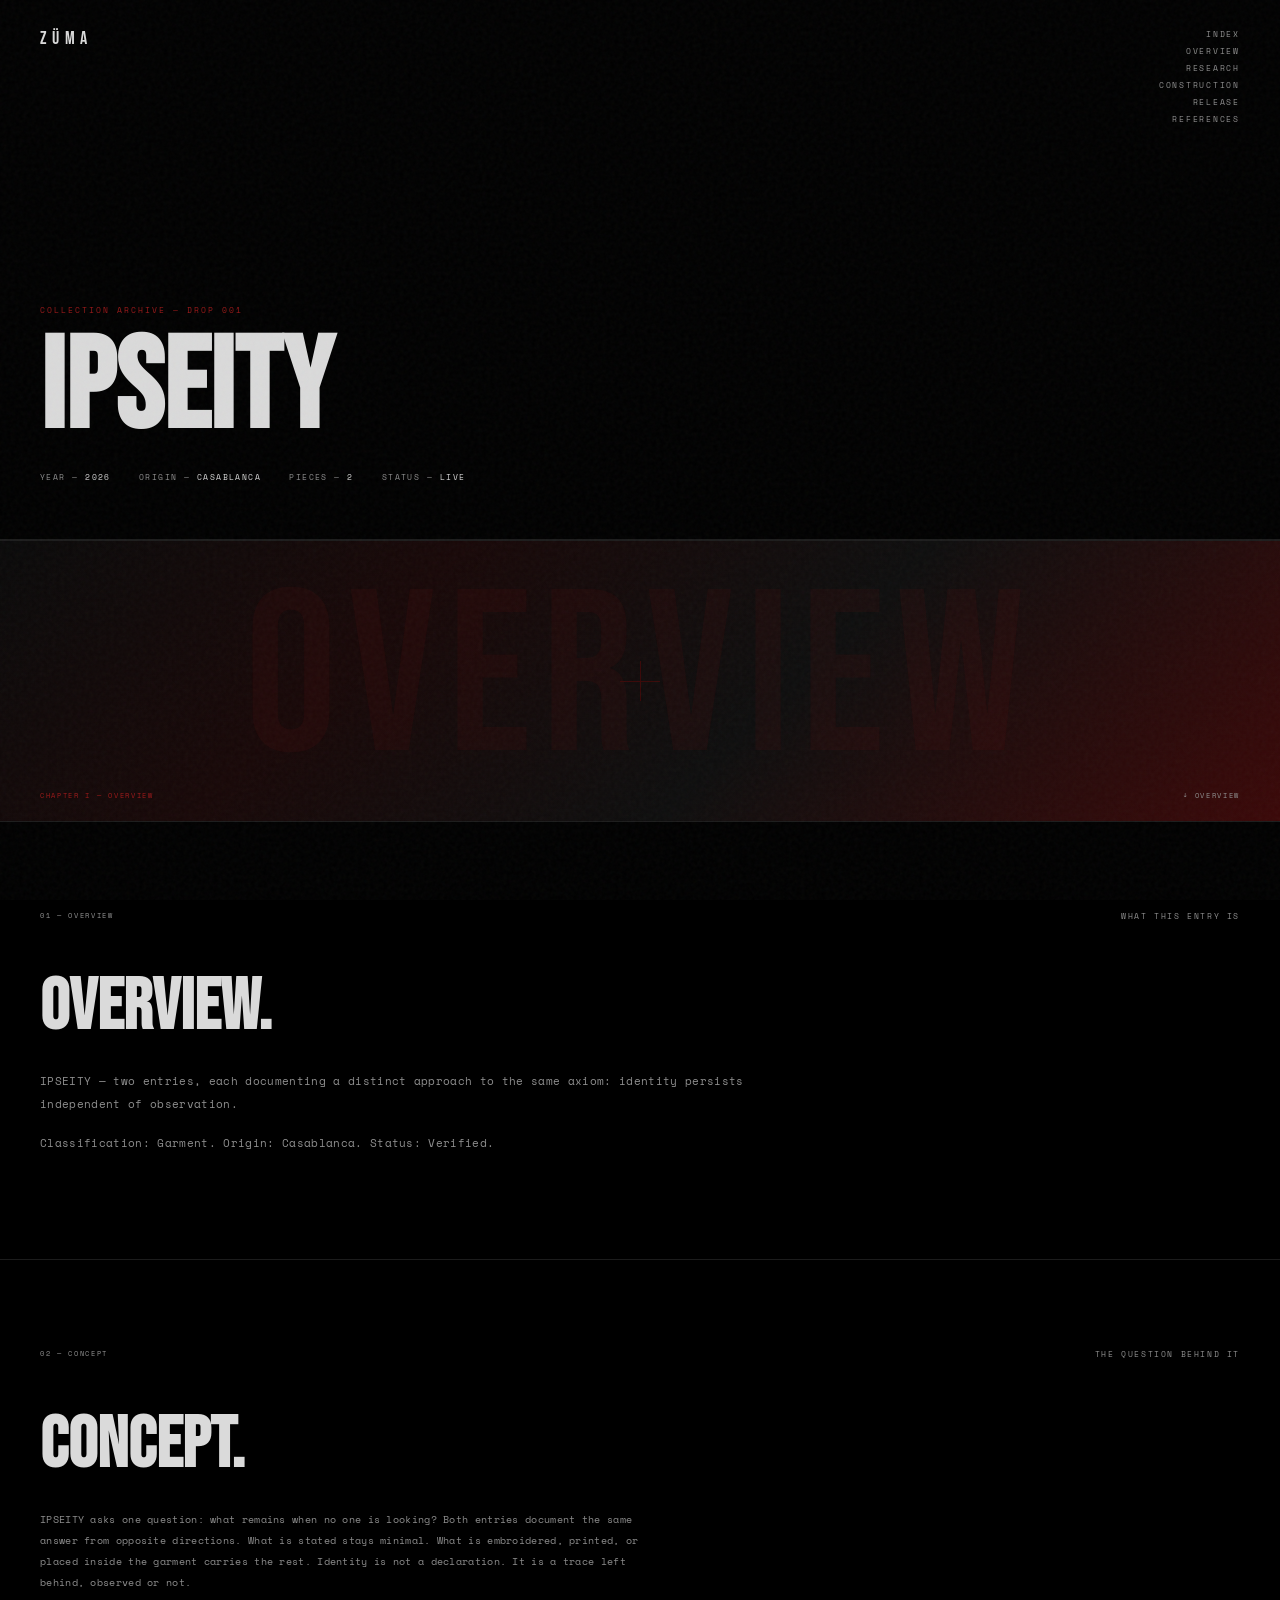
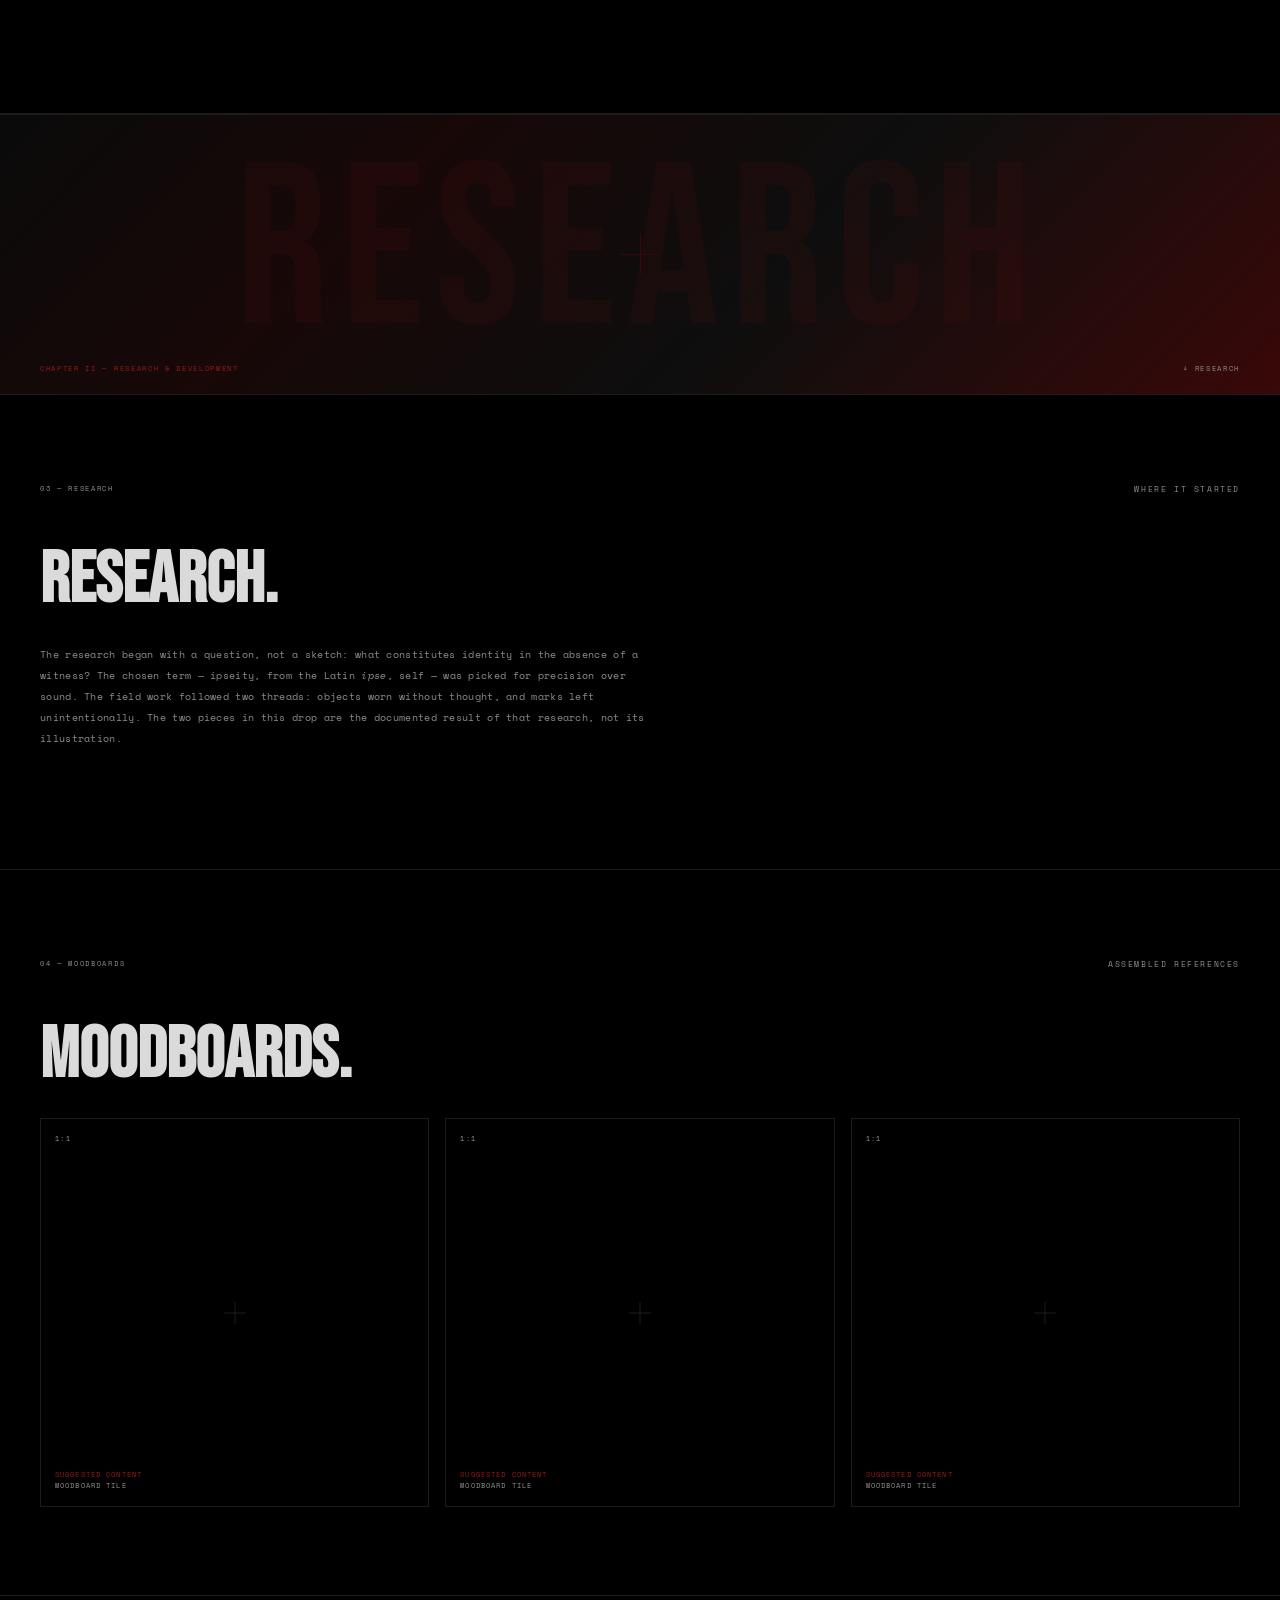
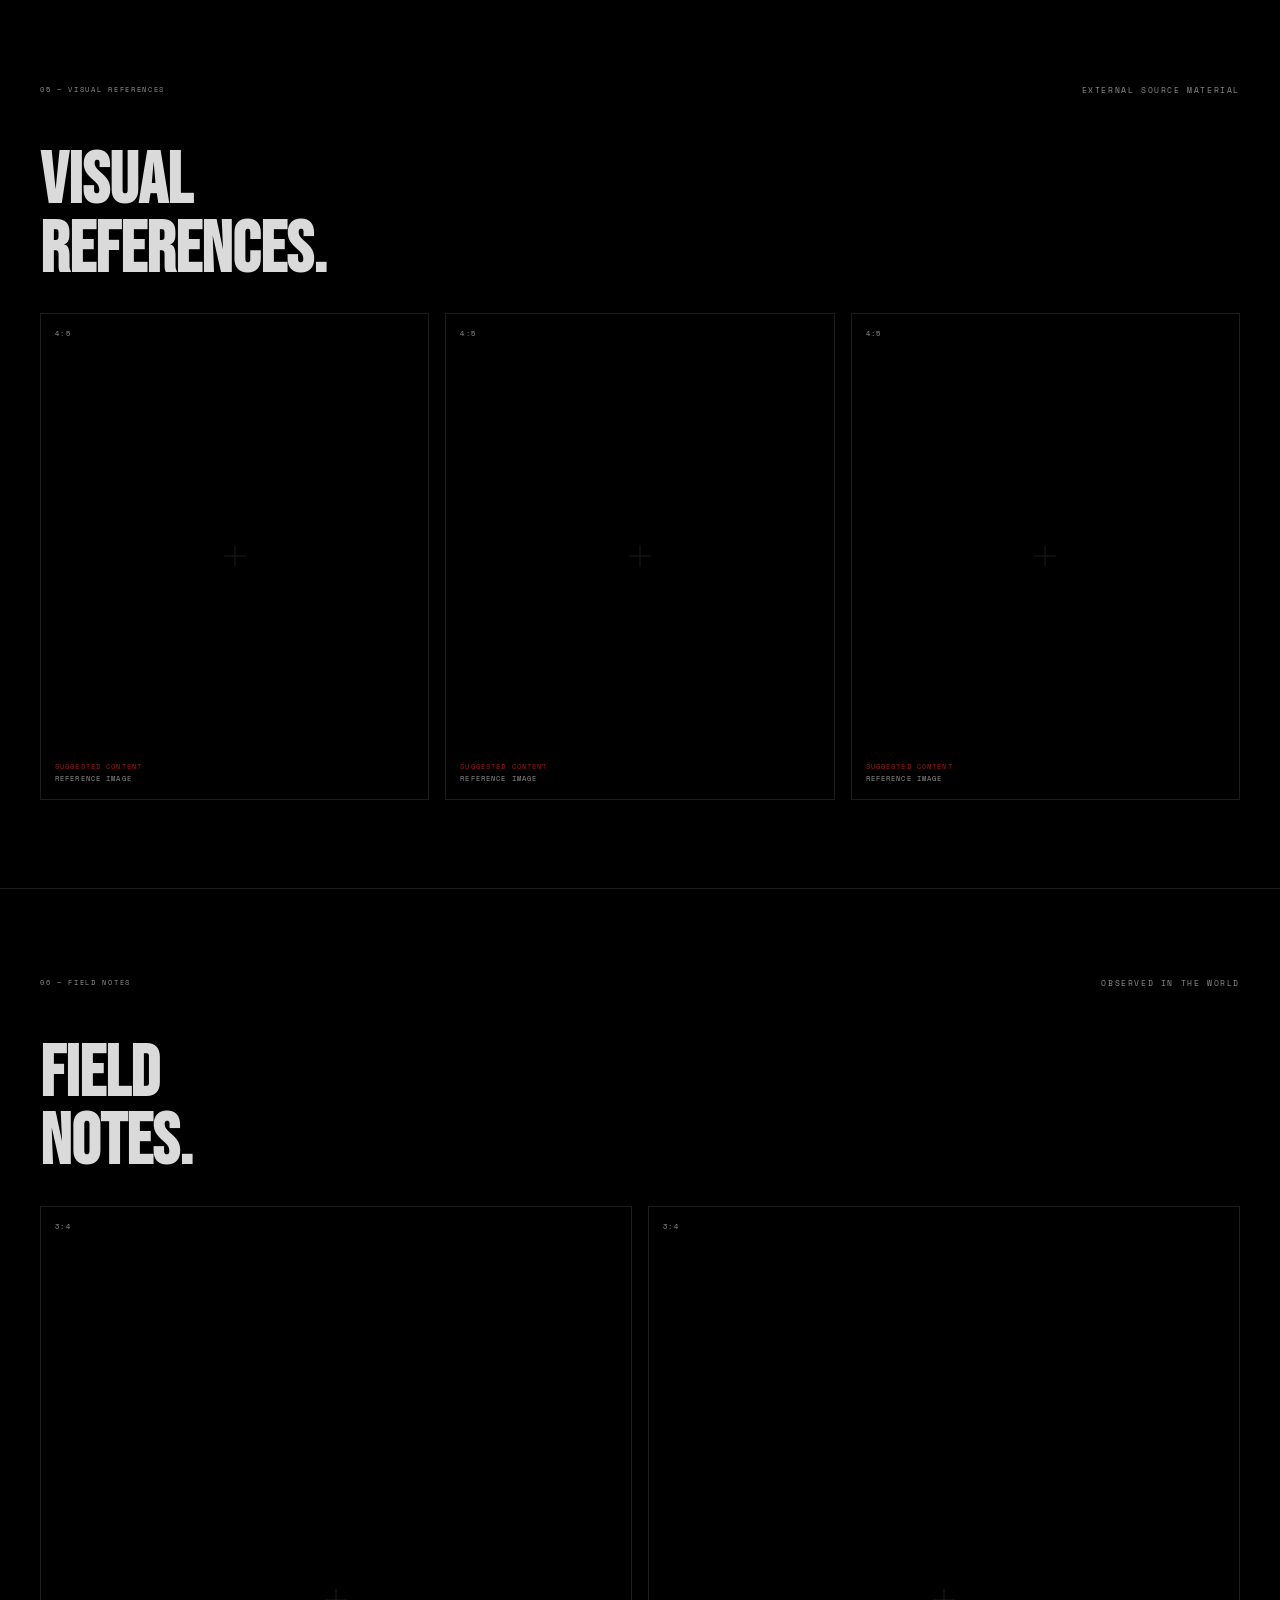
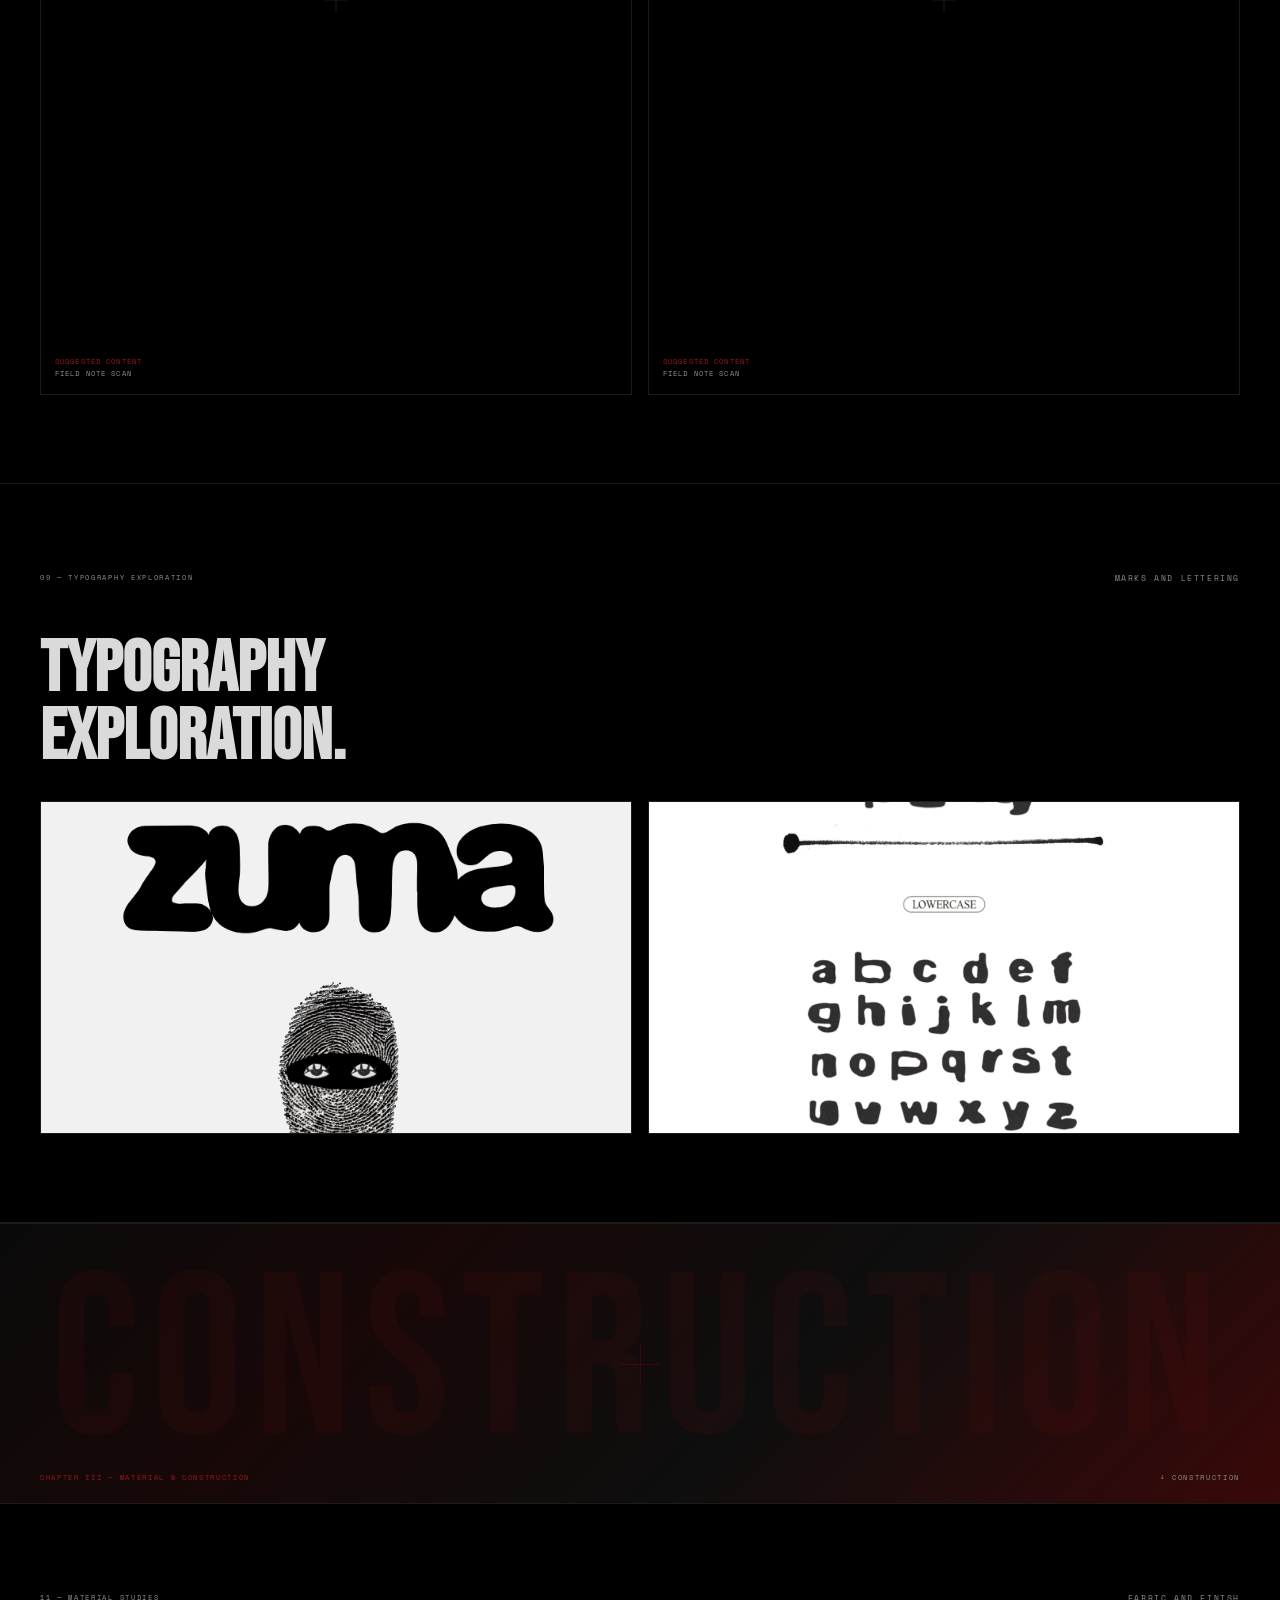
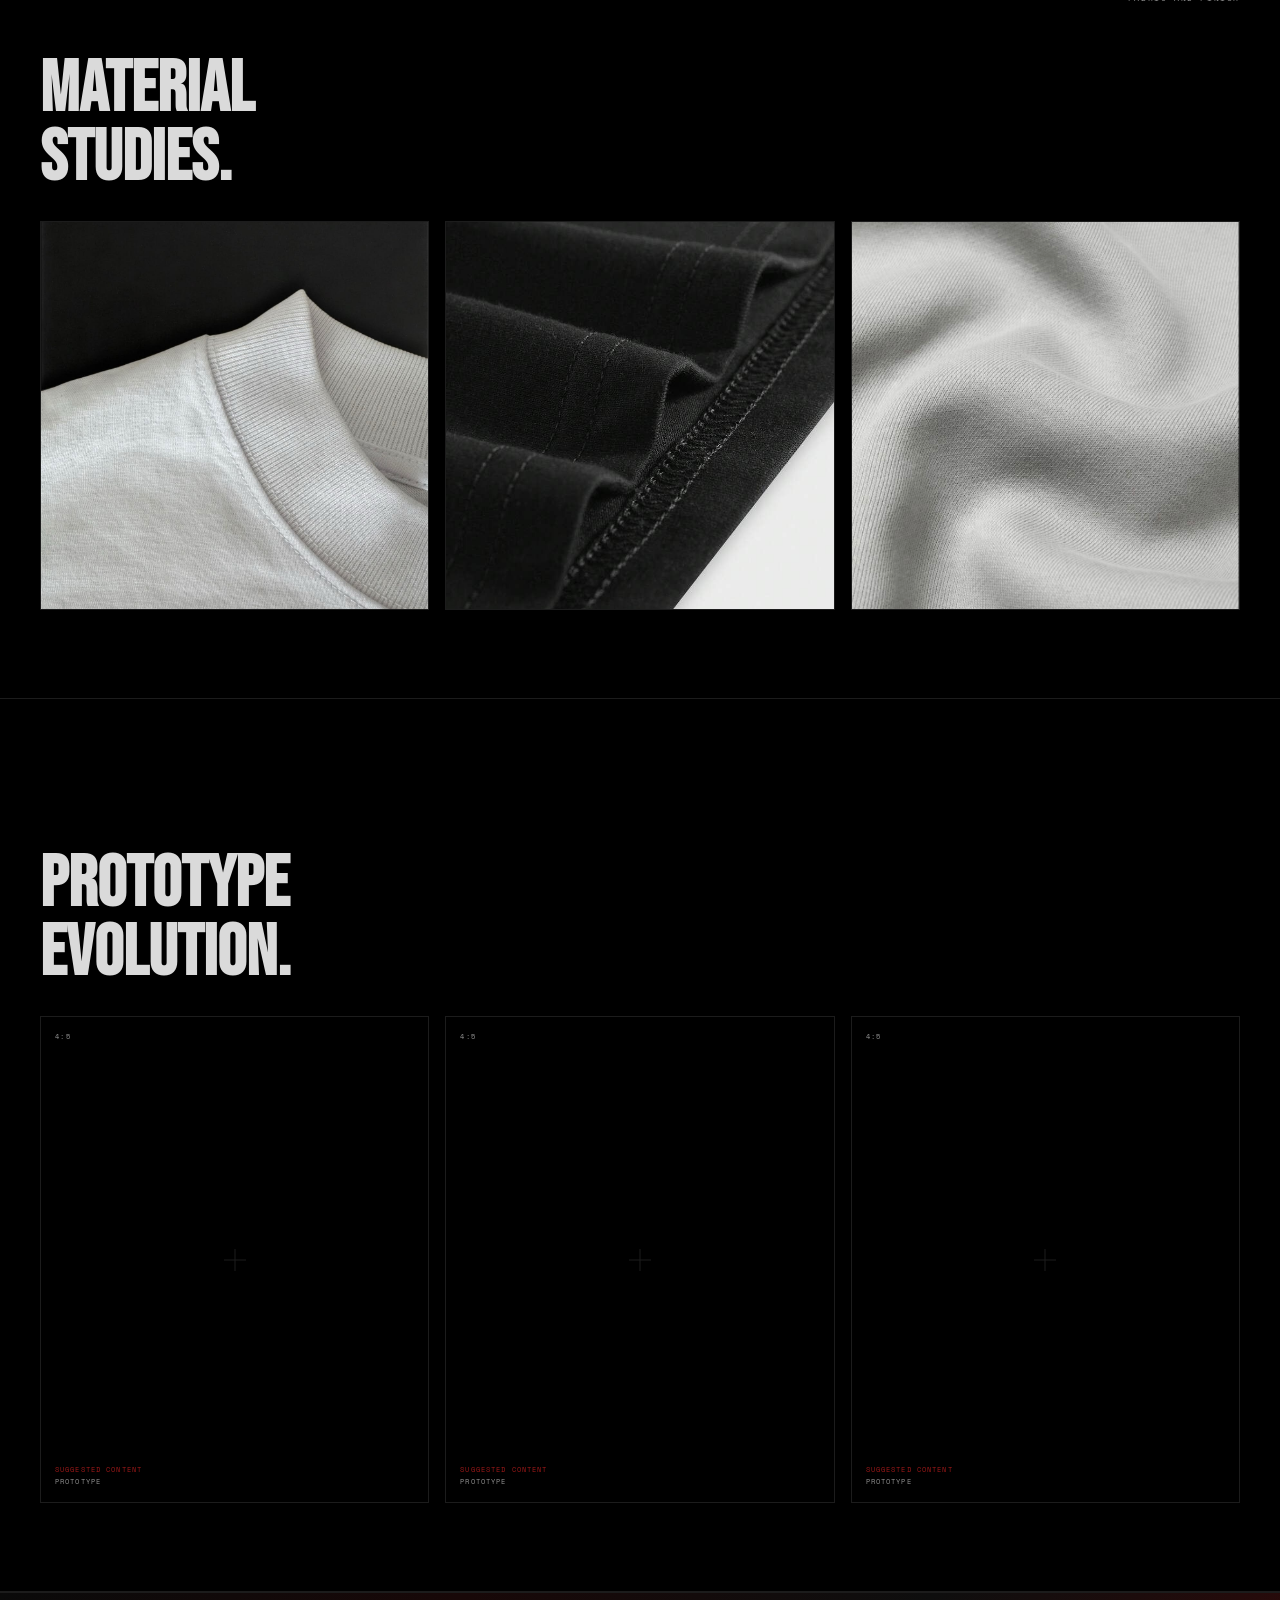
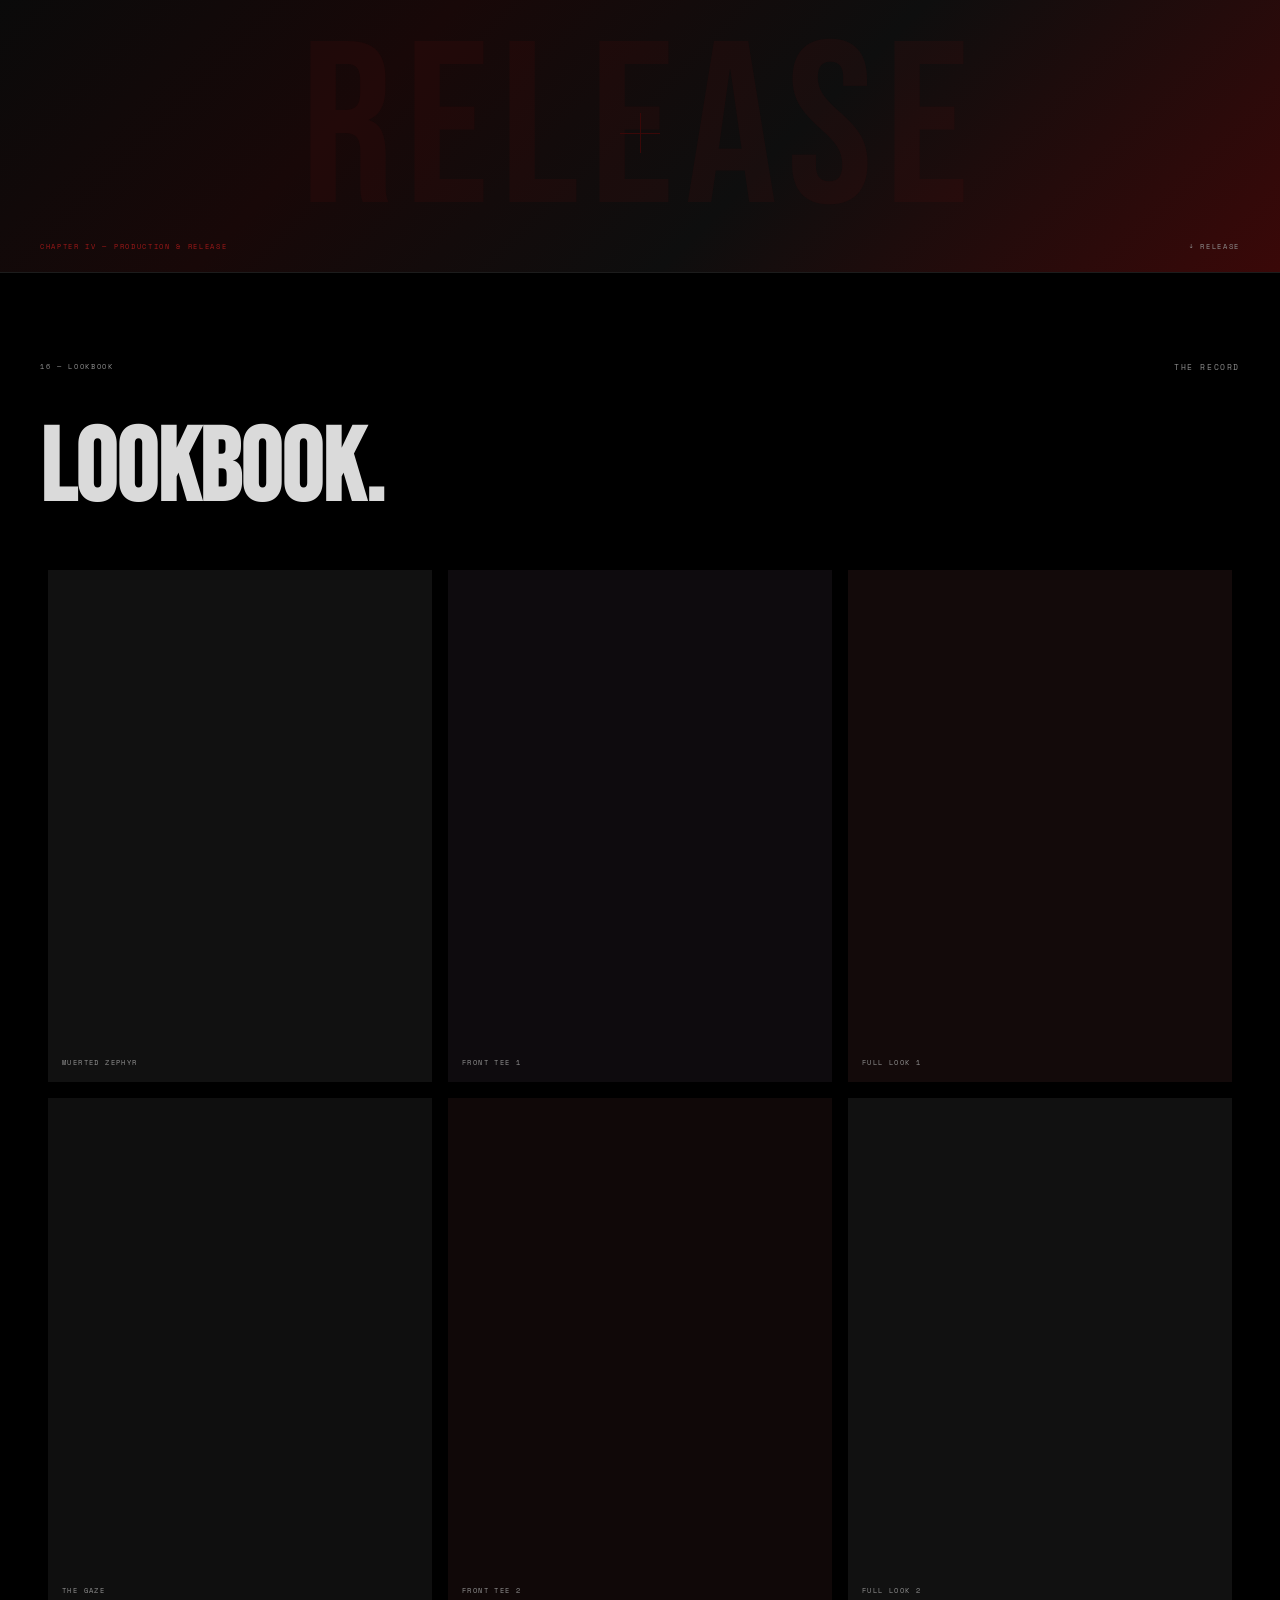
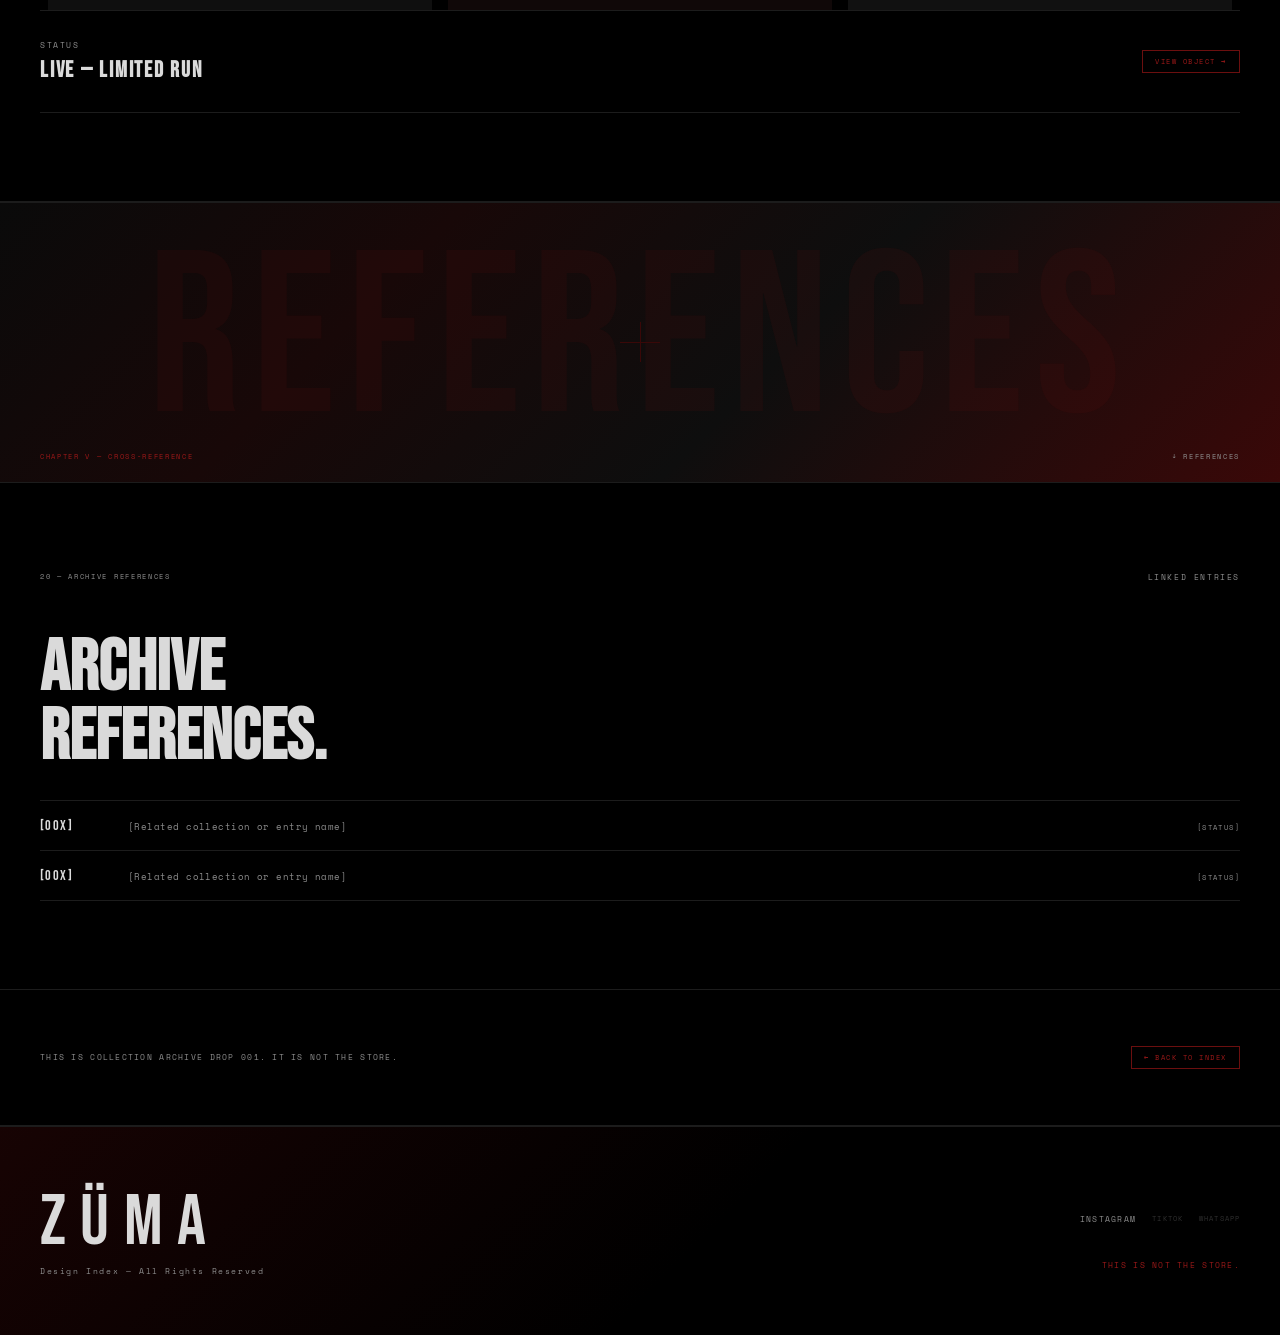
==== commit b1d0bf9f: "Delete 'Rejected Concepts' section Removed the 'Rejected Concepts' section from the HTML." ====
--- a/collections/001-ipseity/index.html
+++ b/collections/001-ipseity/index.html
@@ -197,19 +197,6 @@
     </div>
   </section>
 
-  <!-- 08 — REJECTED CONCEPTS -->
-  <section id="rejected-concepts">
-    <div class="section-meta reveal">
-      <span class="section-num arc-chapter-index">10 — Rejected Concepts</span>
-      <span class="section-tag">What was set aside</span>
-    </div>
-    <h2 class="arc-headline reveal reveal-d1">REJECTED<br>CONCEPTS.</h2>
-    <div class="archive-placeholder-grid reveal reveal-d2" style="--ph-cols:2;">
-      <div class="archive-placeholder" style="--ph-ratio:4/5;"><img class="ph-photo" src="../../assets/images/ipseity/rejected-01.jpg" alt="Concept rejete 01" loading="lazy" onerror="this.style.display='none'"><div class="ph-meta"><span class="ph-ratio">4:5</span></div><span class="ph-suggested">Suggested content<span>Rejected concept</span></span></div>
-      <div class="archive-placeholder" style="--ph-ratio:4/5;"><img class="ph-photo" src="../../assets/images/ipseity/rejected-02.jpg" alt="Concept rejete 02" loading="lazy" onerror="this.style.display='none'"><div class="ph-meta"><span class="ph-ratio">4:5</span></div><span class="ph-suggested">Suggested content<span>Rejected concept</span></span></div>
-    </div>
-  </section>
-
   <!-- BAND — chapter 3 -->
   <div class="texture-band texture-band--mid tx-shadow reveal">
     <div class="band-ghost band-ghost--center">CONSTRUCTION</div>
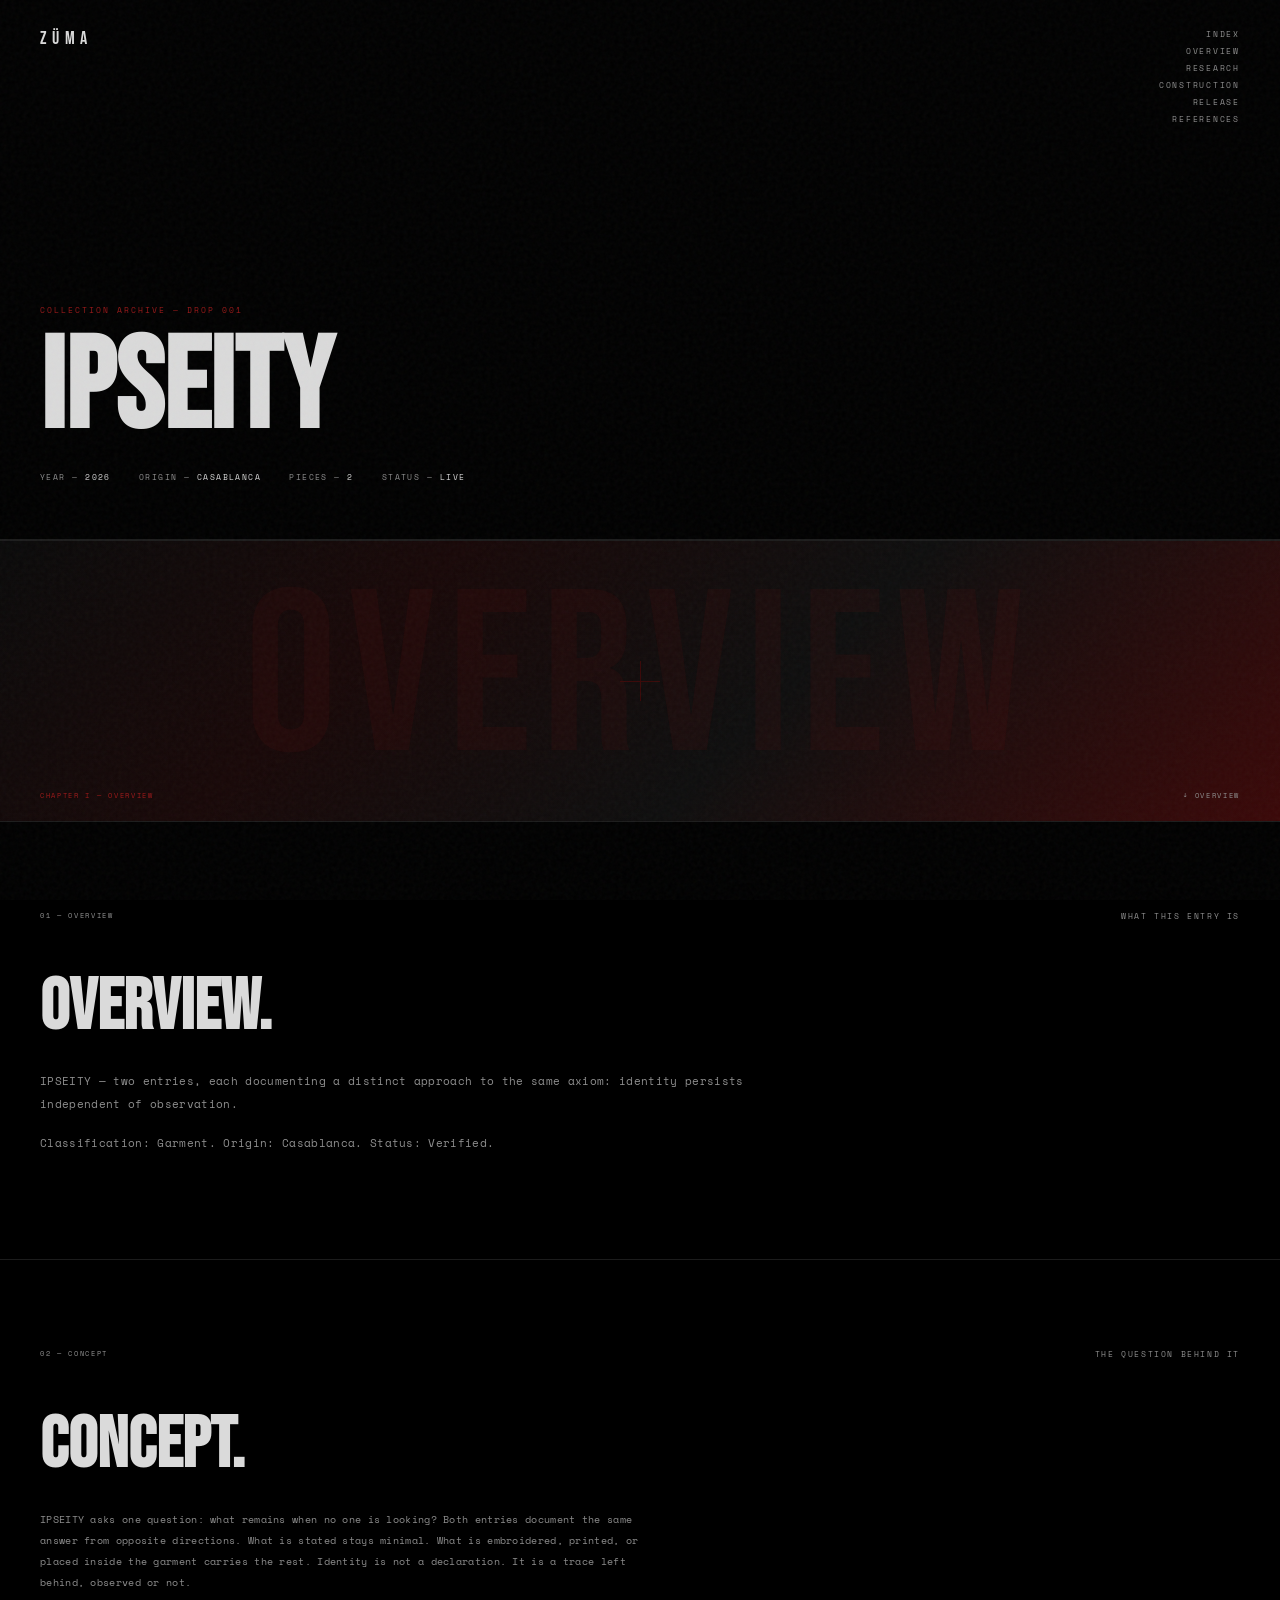
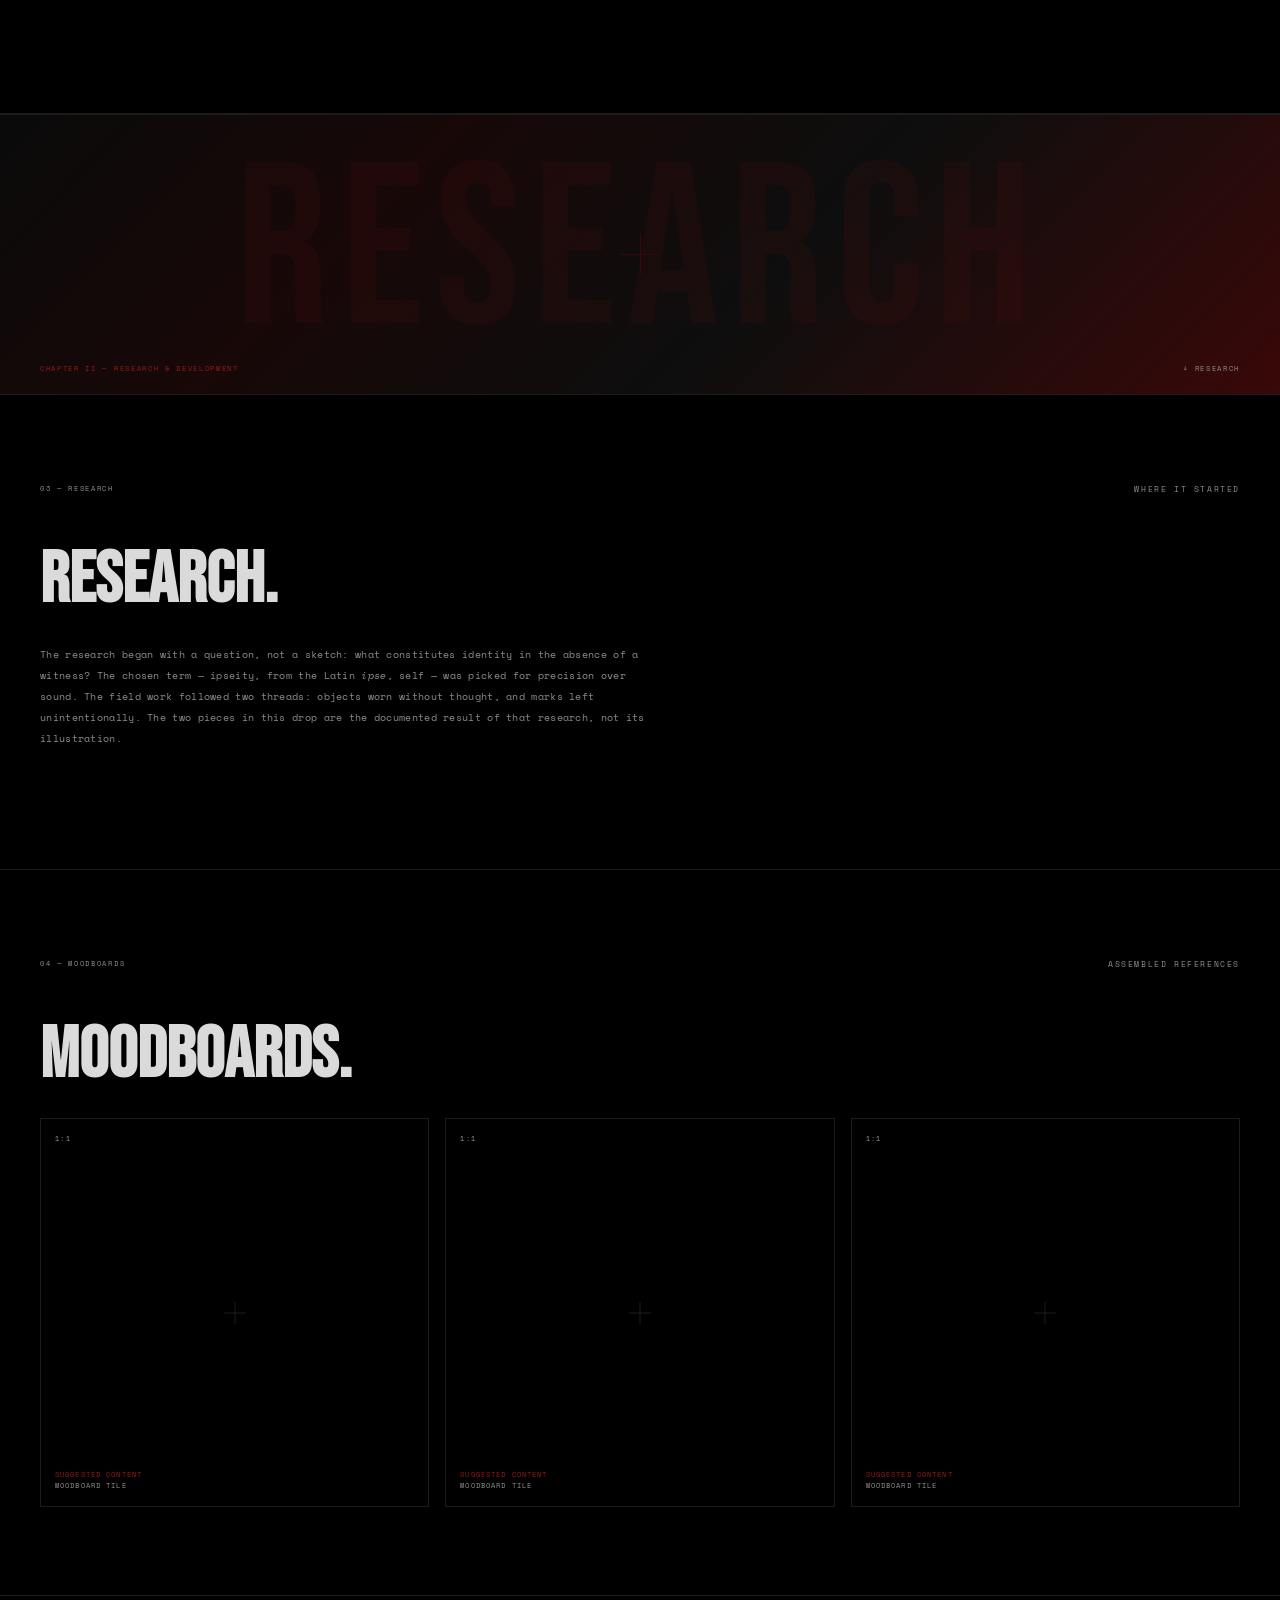
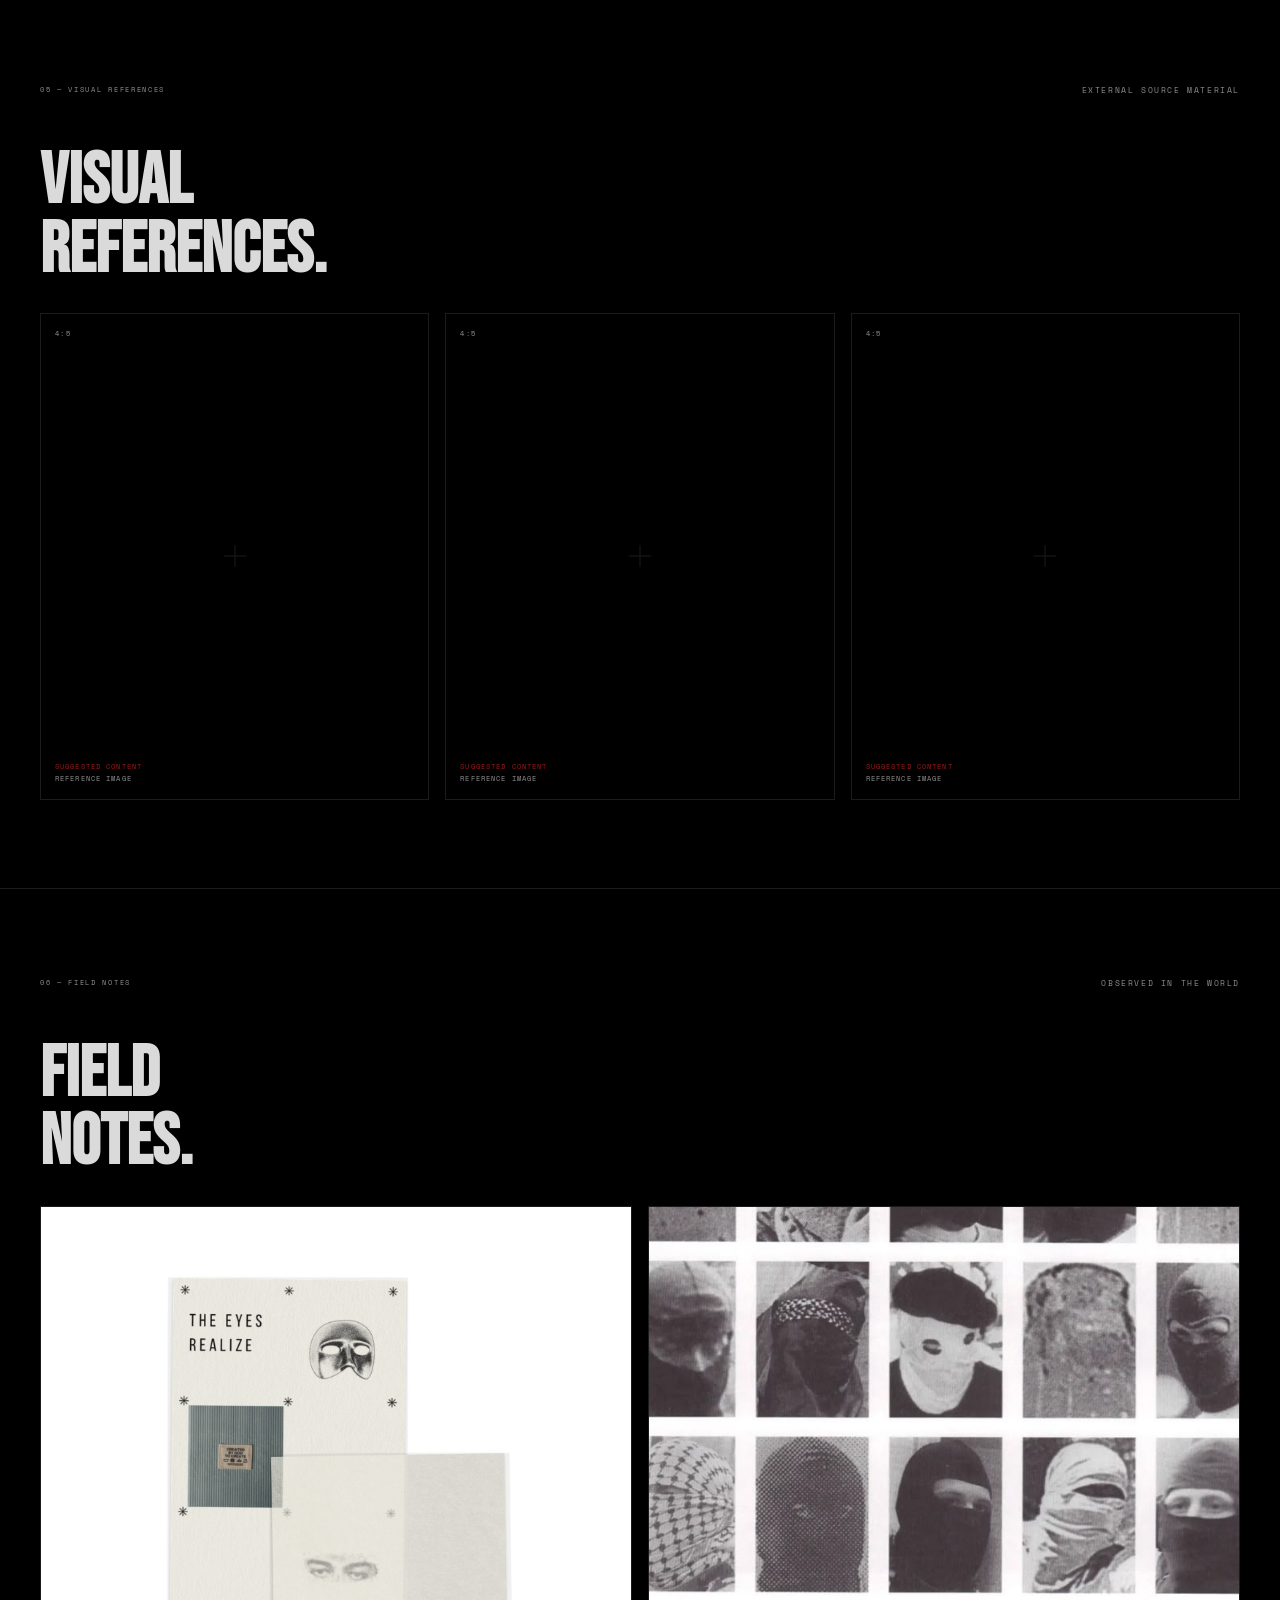
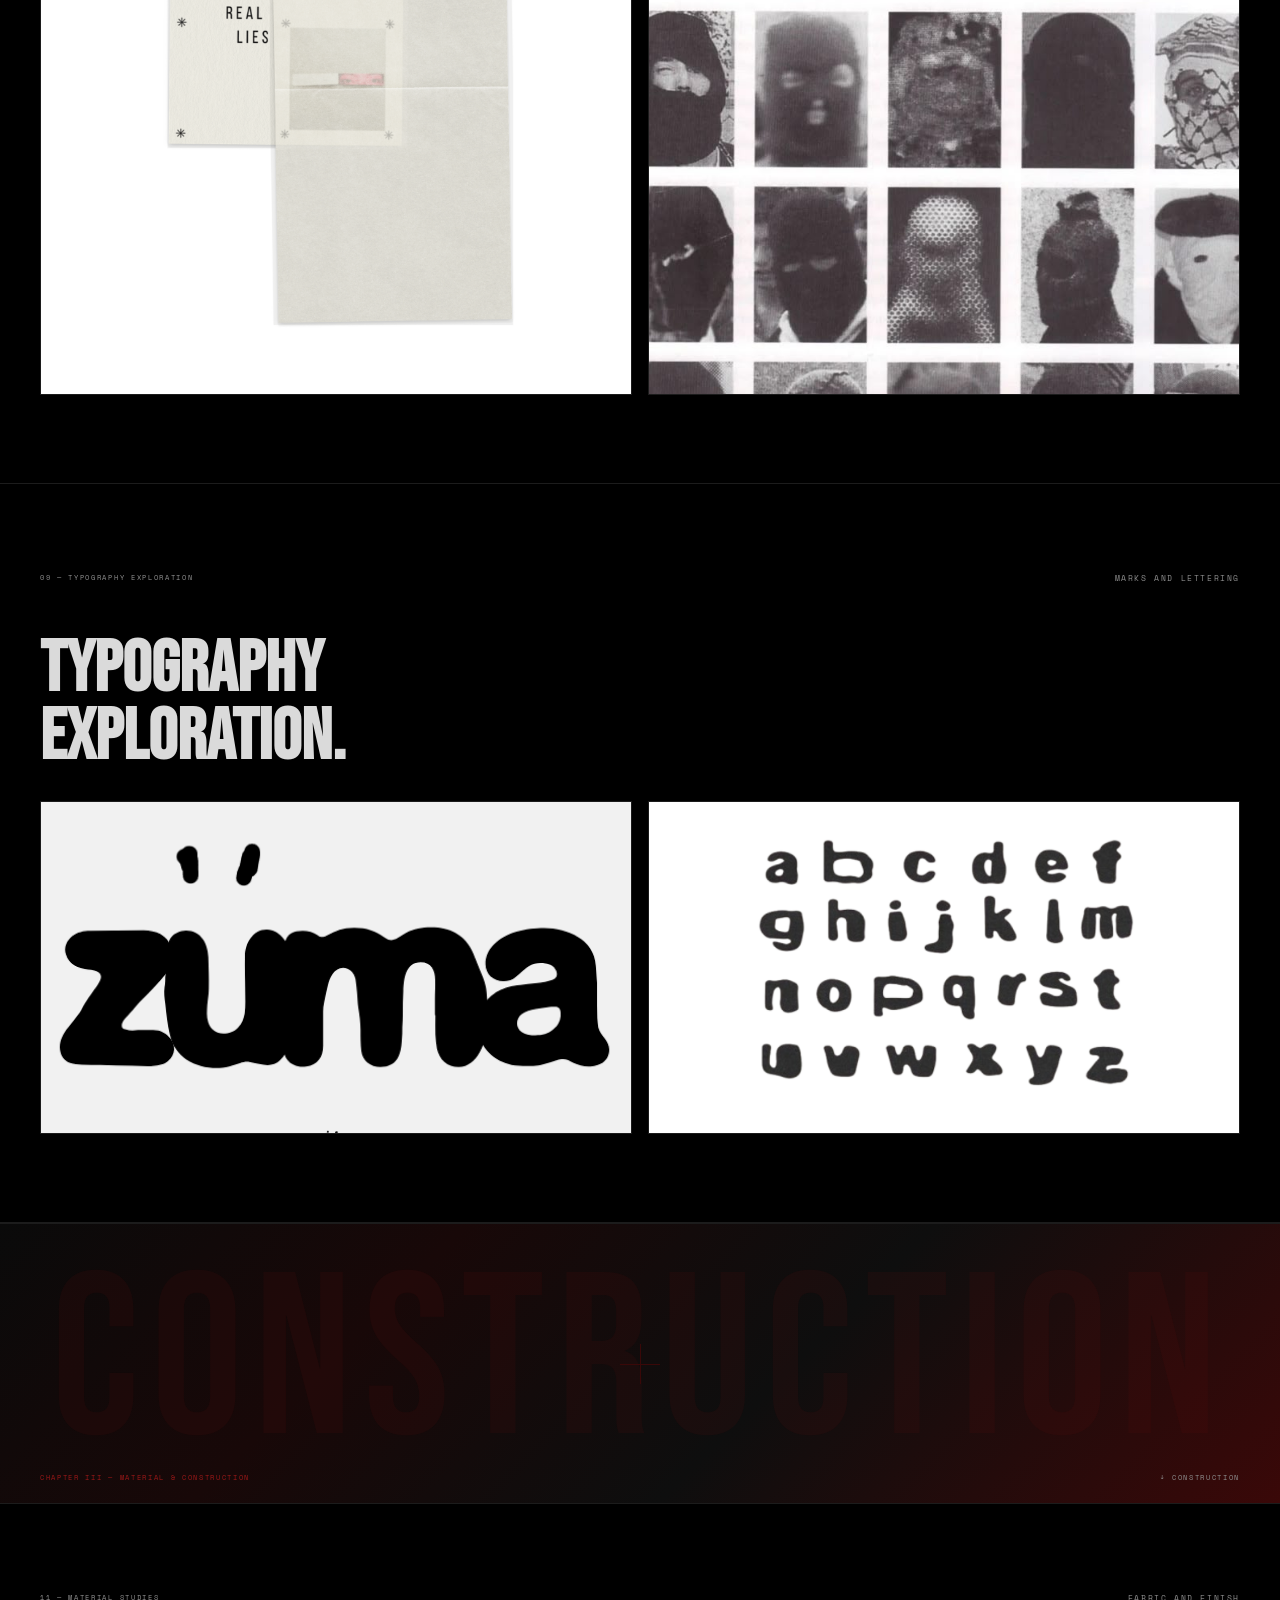
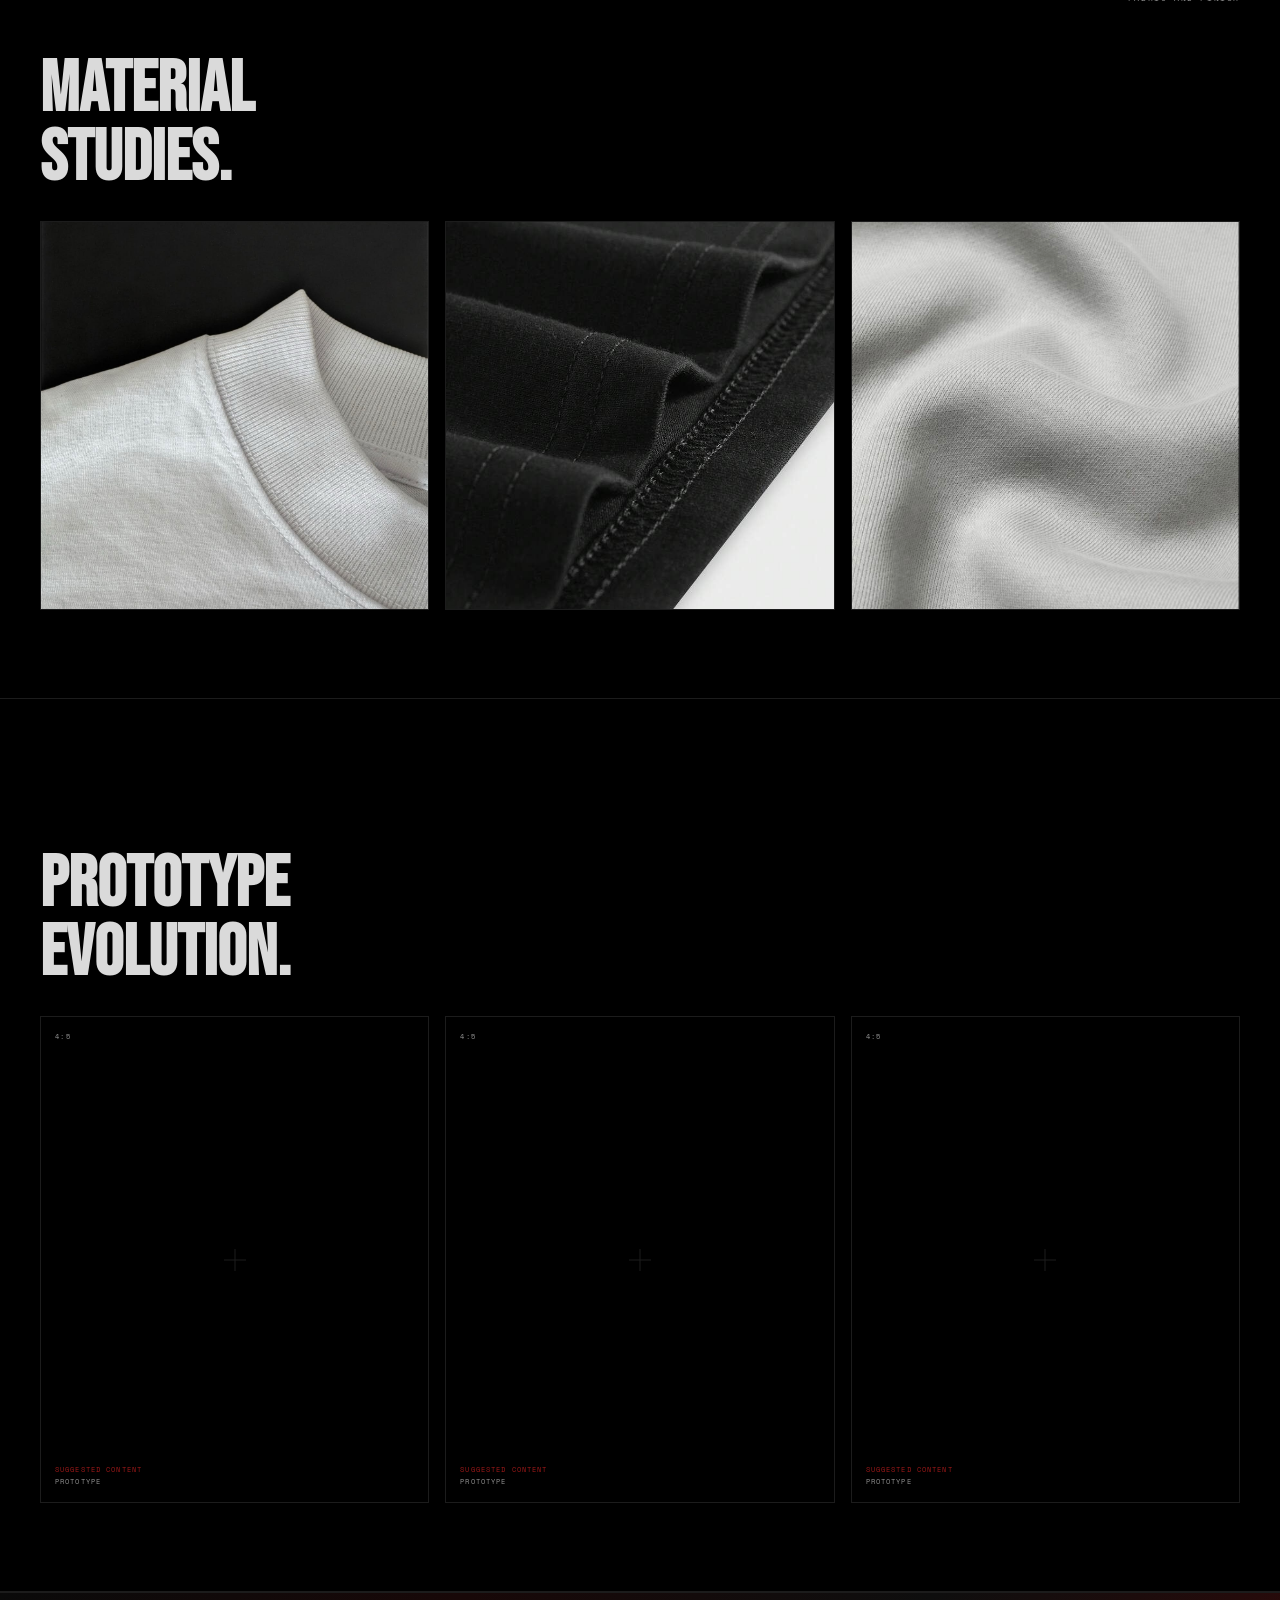
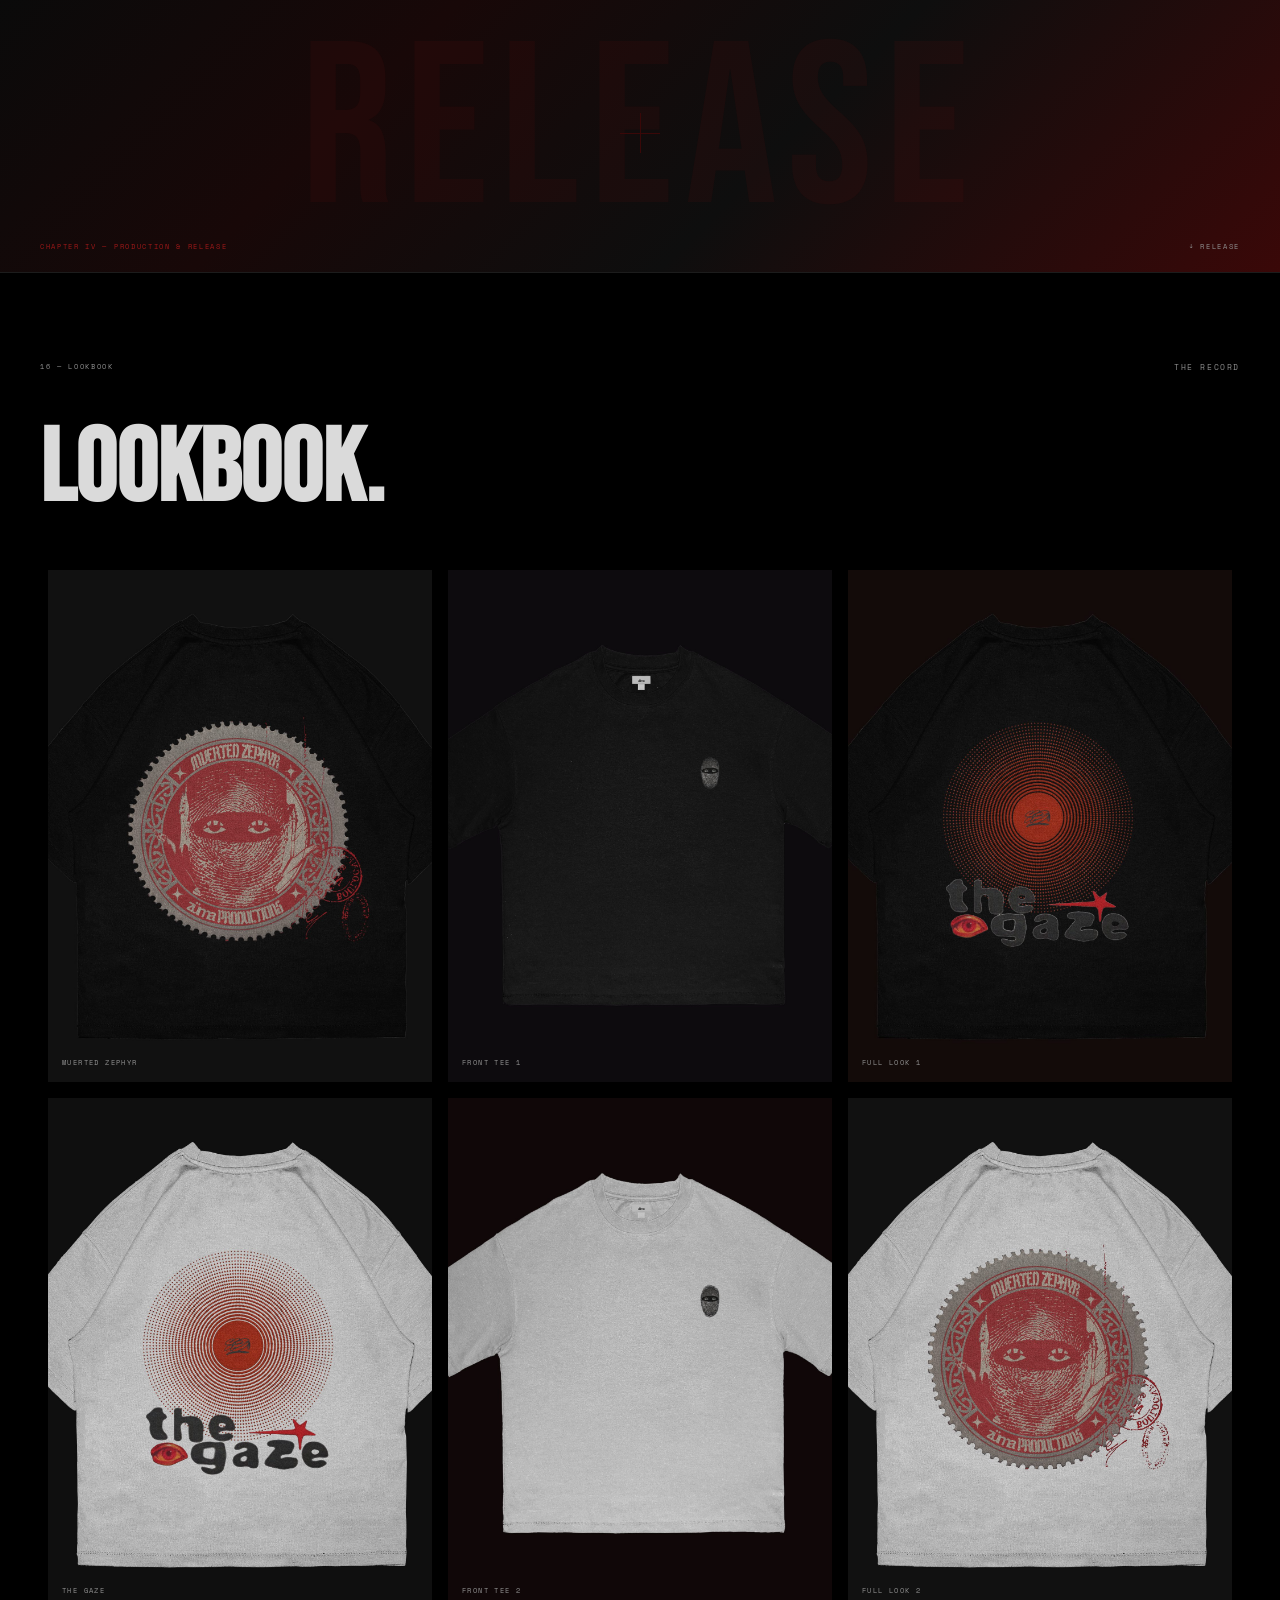
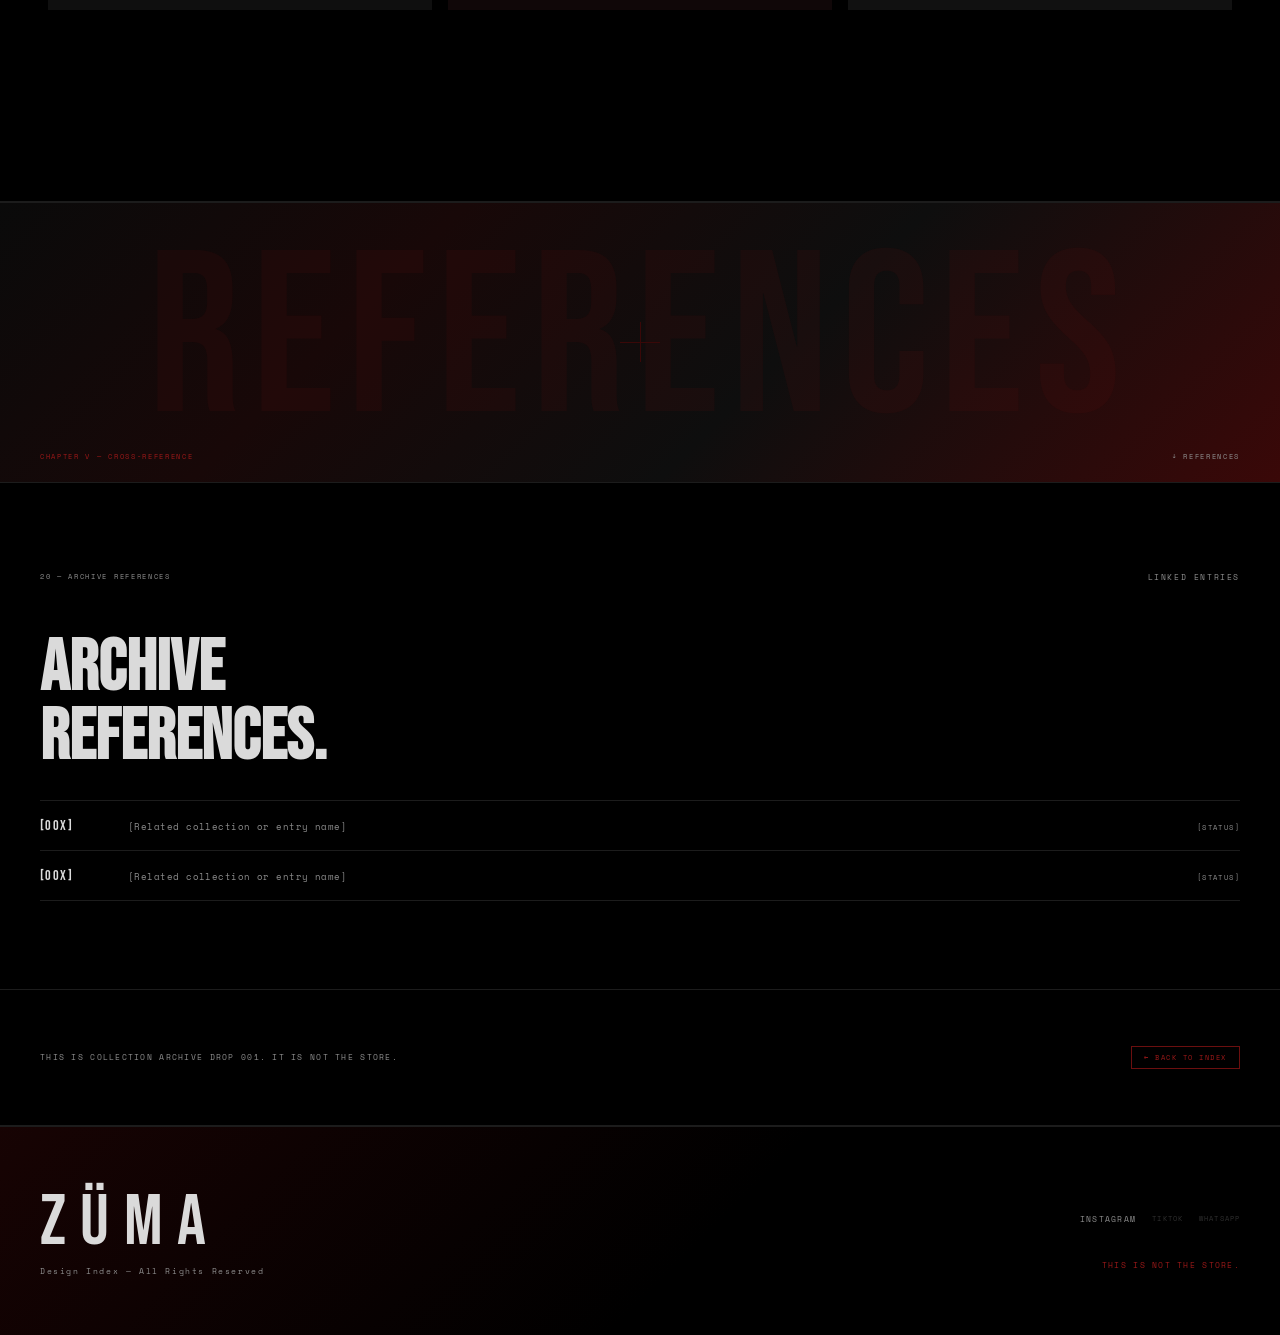
==== commit bbf3c31b: "Nettoyage" ====
--- a/collections/001-ipseity/index.html
+++ b/collections/001-ipseity/index.html
@@ -249,12 +249,12 @@
     </div>
     <h2 class="lookbook-headline reveal reveal-d1">LOOKBOOK.</h2>
     <div class="lookbook-grid reveal reveal-d2">
-      <div class="lb-cell"><img class="lb-img" src="../../assets/images/ipseity/lookbook-01-muerted-zephyr.png" loading="lazy" onerror="this.style.display='none'" alt="Muerted Zephyr"><div class="lb-label">Muerted Zephyr</div></div>
-      <div class="lb-cell"><img class="lb-img" src="../../assets/images/ipseity/lookbook-02-front-tee-1.png" loading="lazy" onerror="this.style.display='none'" alt="Front Tee 1"><div class="lb-label">Front Tee 1</div></div>
-      <div class="lb-cell"><img class="lb-img" src="../../assets/images/ipseity/lookbook-03-full-look-1.png" loading="lazy" onerror="this.style.display='none'" alt="Full Look 1"><div class="lb-label">Full Look 1</div></div>
-      <div class="lb-cell"><img class="lb-img" src="../../assets/images/ipseity/lookbook-04-the-gaze.png" loading="lazy" onerror="this.style.display='none'" alt="The Gaze"><div class="lb-label">The Gaze</div></div>
-      <div class="lb-cell"><img class="lb-img" src="../../assets/images/ipseity/lookbook-05-front-tee-2.png" loading="lazy" onerror="this.style.display='none'" alt="Front Tee 2"><div class="lb-label">Front Tee 2</div></div>
-      <div class="lb-cell"><img class="lb-img" src="../../assets/images/ipseity/lookbook-06-full-look-2.png" loading="lazy" onerror="this.style.display='none'" alt="Full Look 2"><div class="lb-label">Full Look 2</div></div>
+      <div class="lb-cell"><img class="lb-img" src="../../assets/images/ipseity/lookbook-01-muerted-zephyr.jpg" loading="lazy" onerror="this.style.display='none'" alt="Muerted Zephyr"><div class="lb-label">Muerted Zephyr</div></div>
+      <div class="lb-cell"><img class="lb-img" src="../../assets/images/ipseity/lookbook-02-front-tee-1.jpg" loading="lazy" onerror="this.style.display='none'" alt="Front Tee 1"><div class="lb-label">Front Tee 1</div></div>
+      <div class="lb-cell"><img class="lb-img" src="../../assets/images/ipseity/lookbook-03-full-look-1.jpg" loading="lazy" onerror="this.style.display='none'" alt="Full Look 1"><div class="lb-label">Full Look 1</div></div>
+      <div class="lb-cell"><img class="lb-img" src="../../assets/images/ipseity/lookbook-04-the-gaze.jpg" loading="lazy" onerror="this.style.display='none'" alt="The Gaze"><div class="lb-label">The Gaze</div></div>
+      <div class="lb-cell"><img class="lb-img" src="../../assets/images/ipseity/lookbook-05-front-tee-2.jpg" loading="lazy" onerror="this.style.display='none'" alt="Front Tee 2"><div class="lb-label">Front Tee 2</div></div>
+      <div class="lb-cell"><img class="lb-img" src="../../assets/images/ipseity/lookbook-06-full-look-2.jpg" loading="lazy" onerror="this.style.display='none'" alt="Full Look 2"><div class="lb-label">Full Look 2</div></div>
     </div>
     <!-- Discreet cross-reference to STORE — see brief's "STORE
          RELATIONSHIP". Keep this as the only mention of purchase
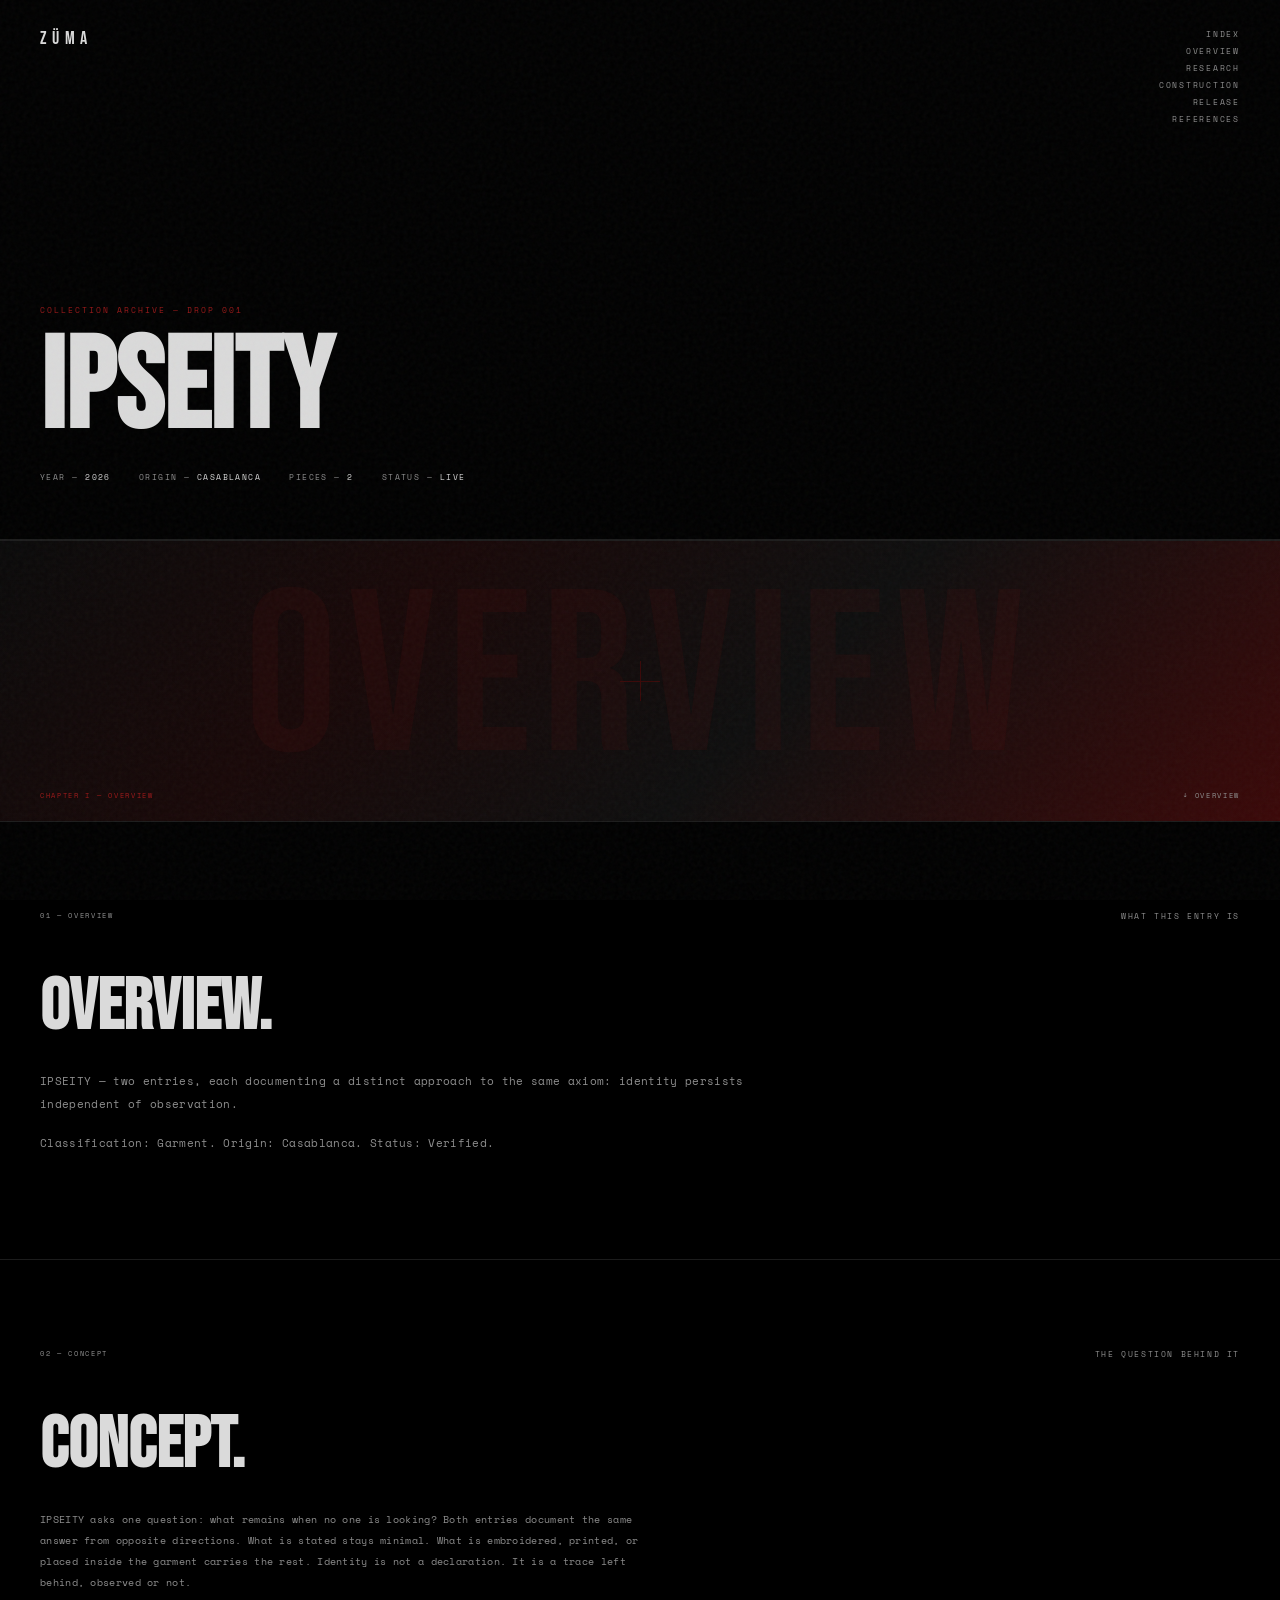
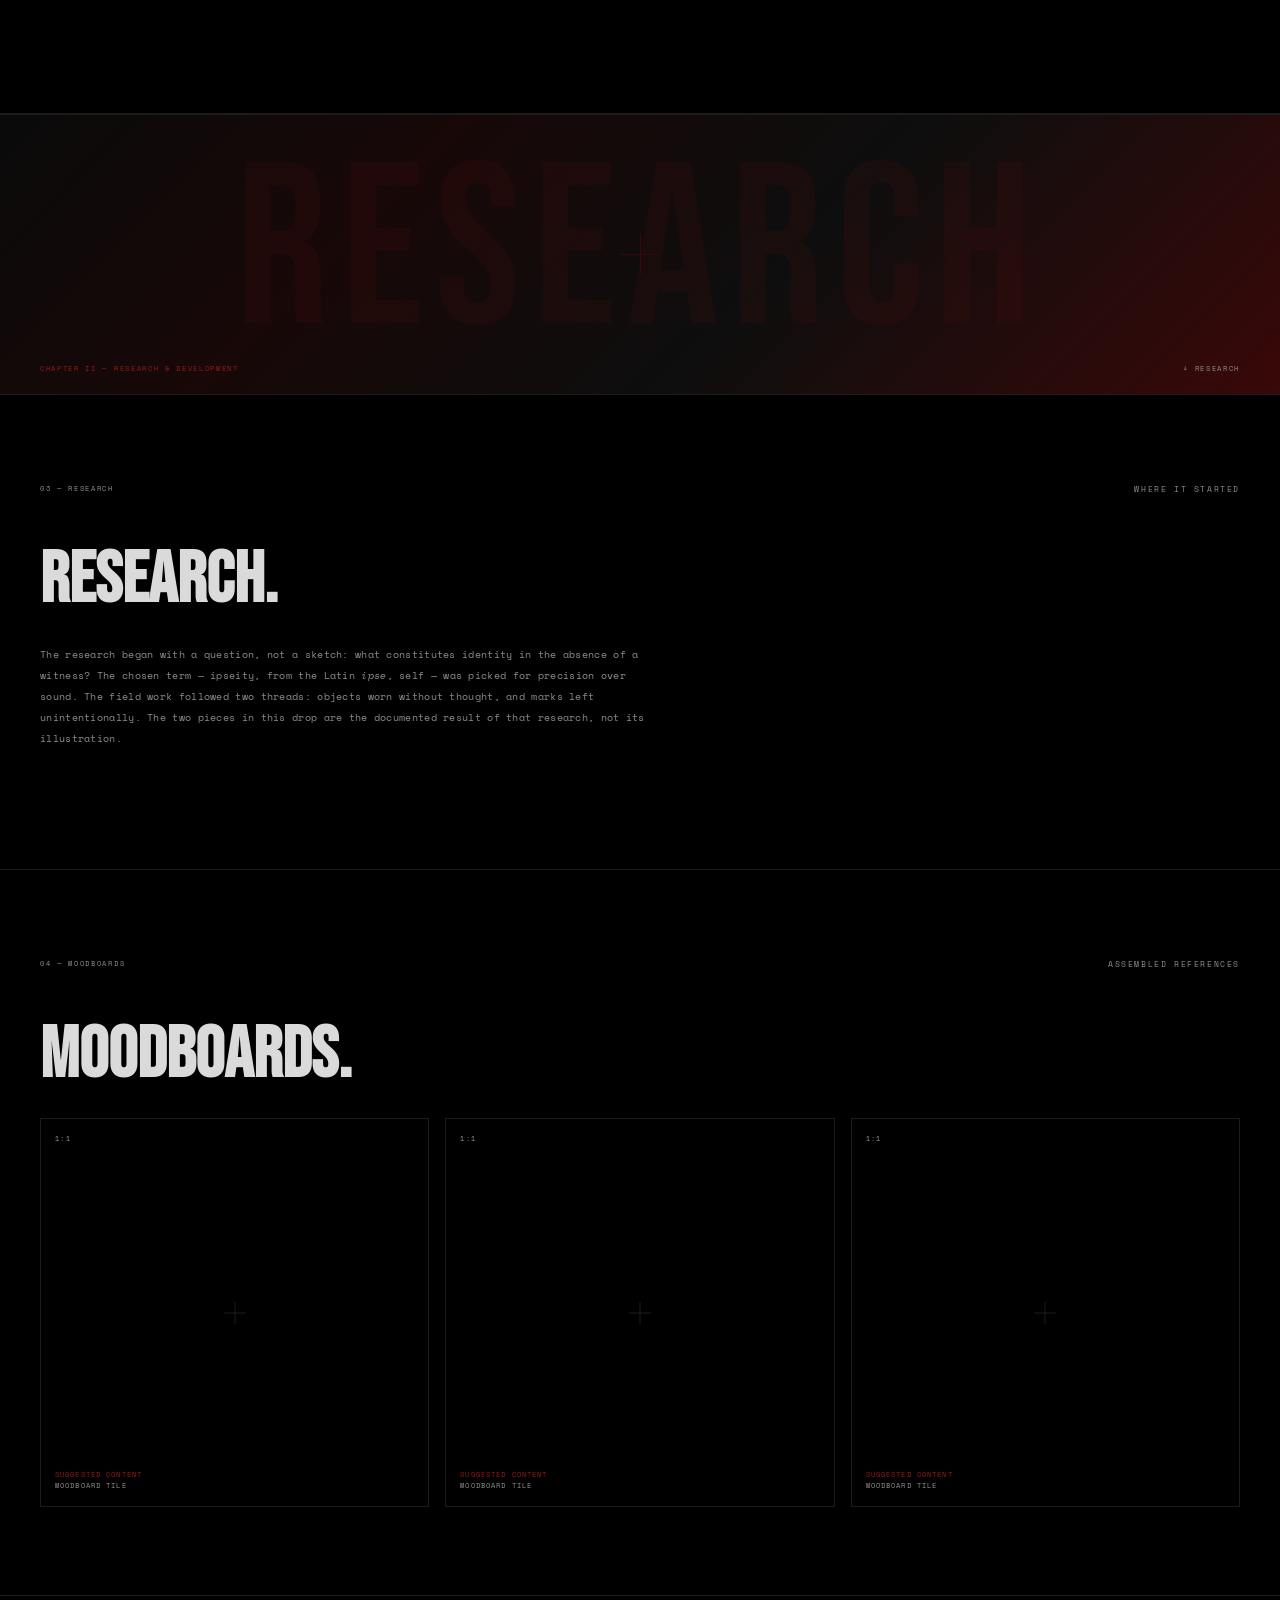
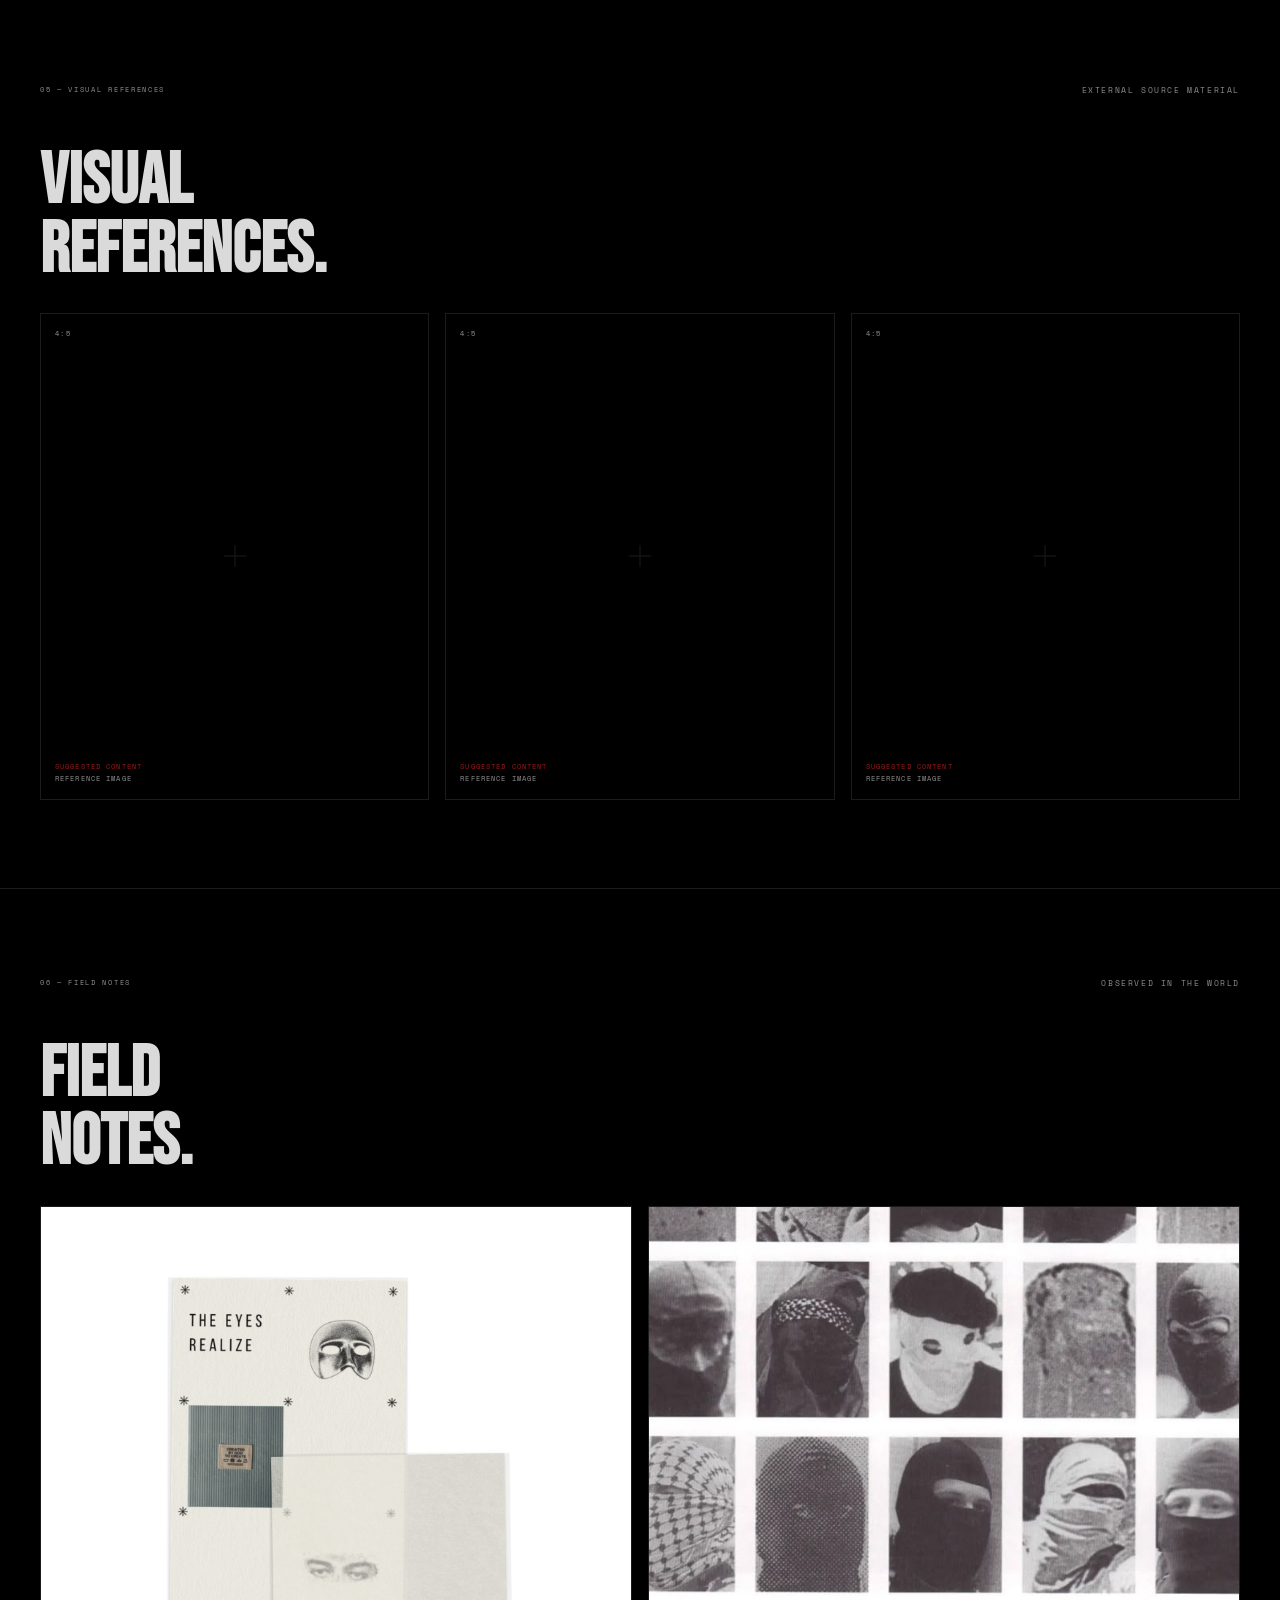
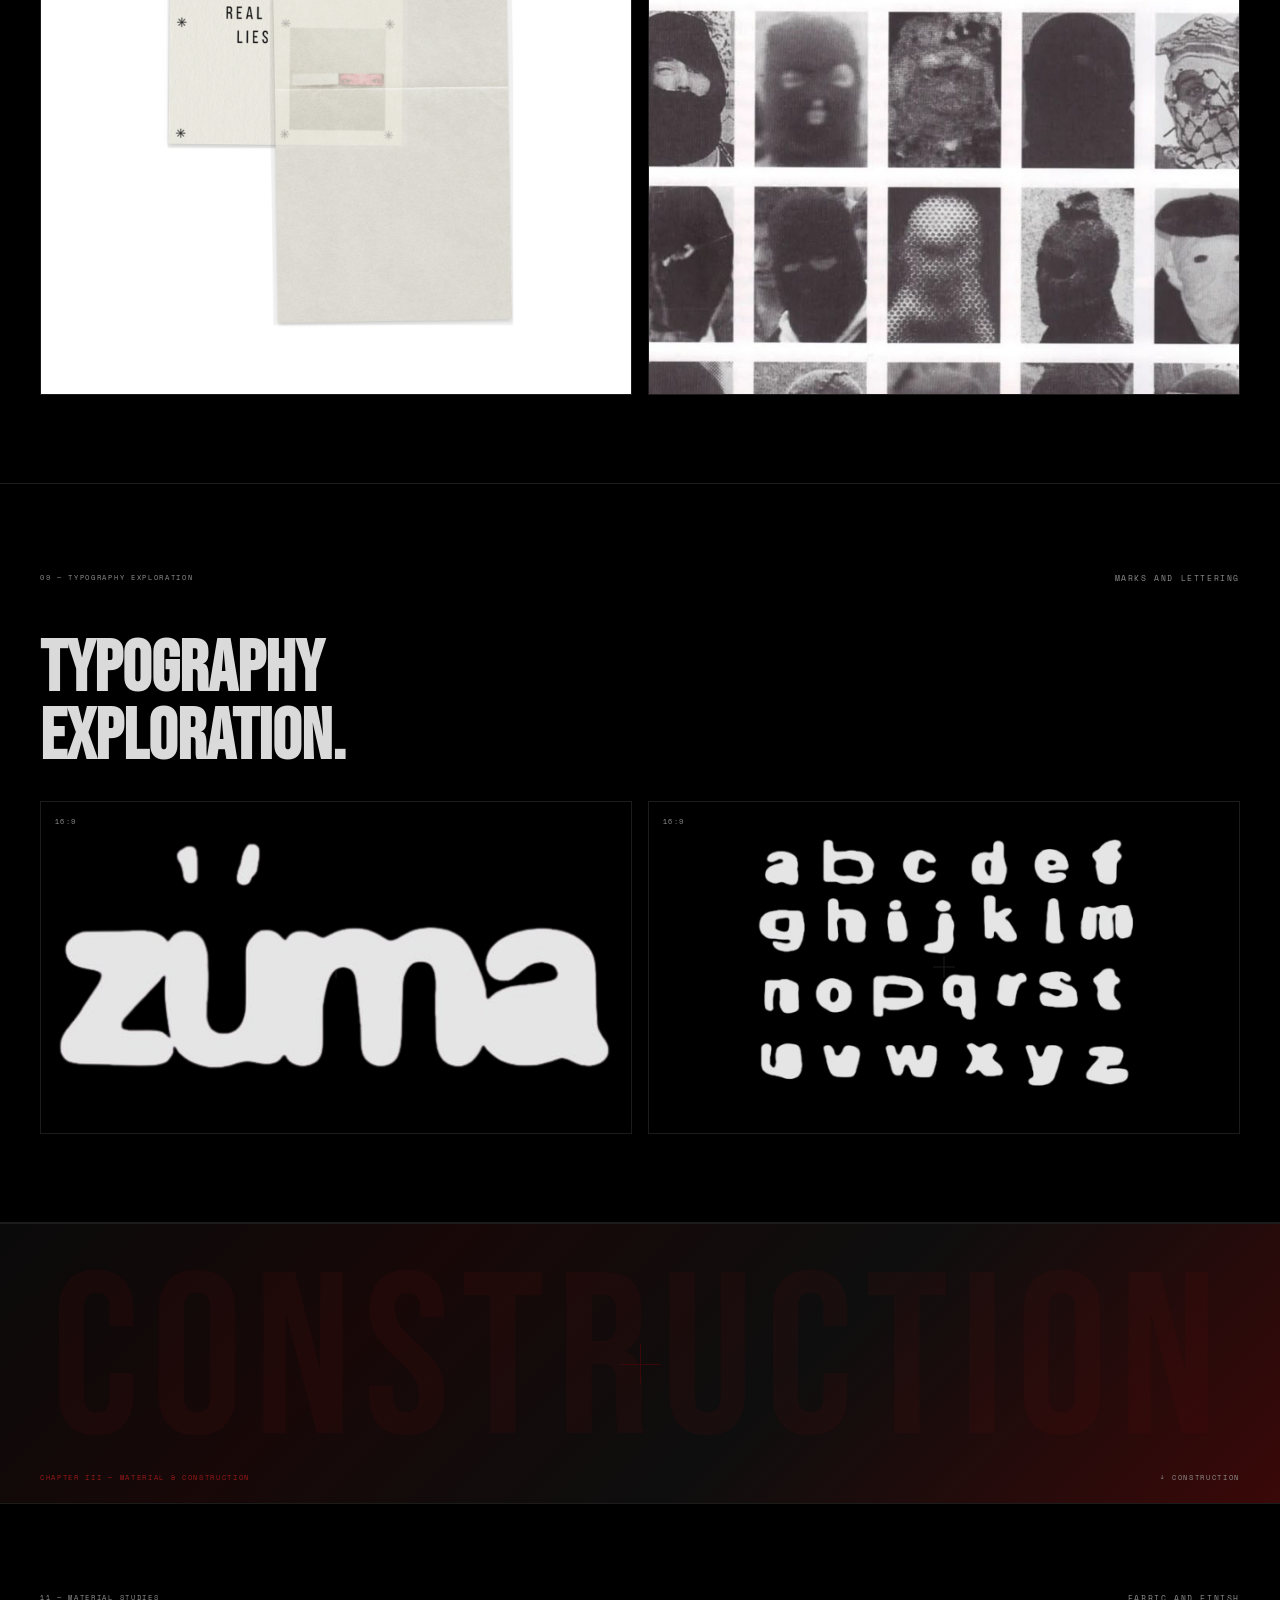
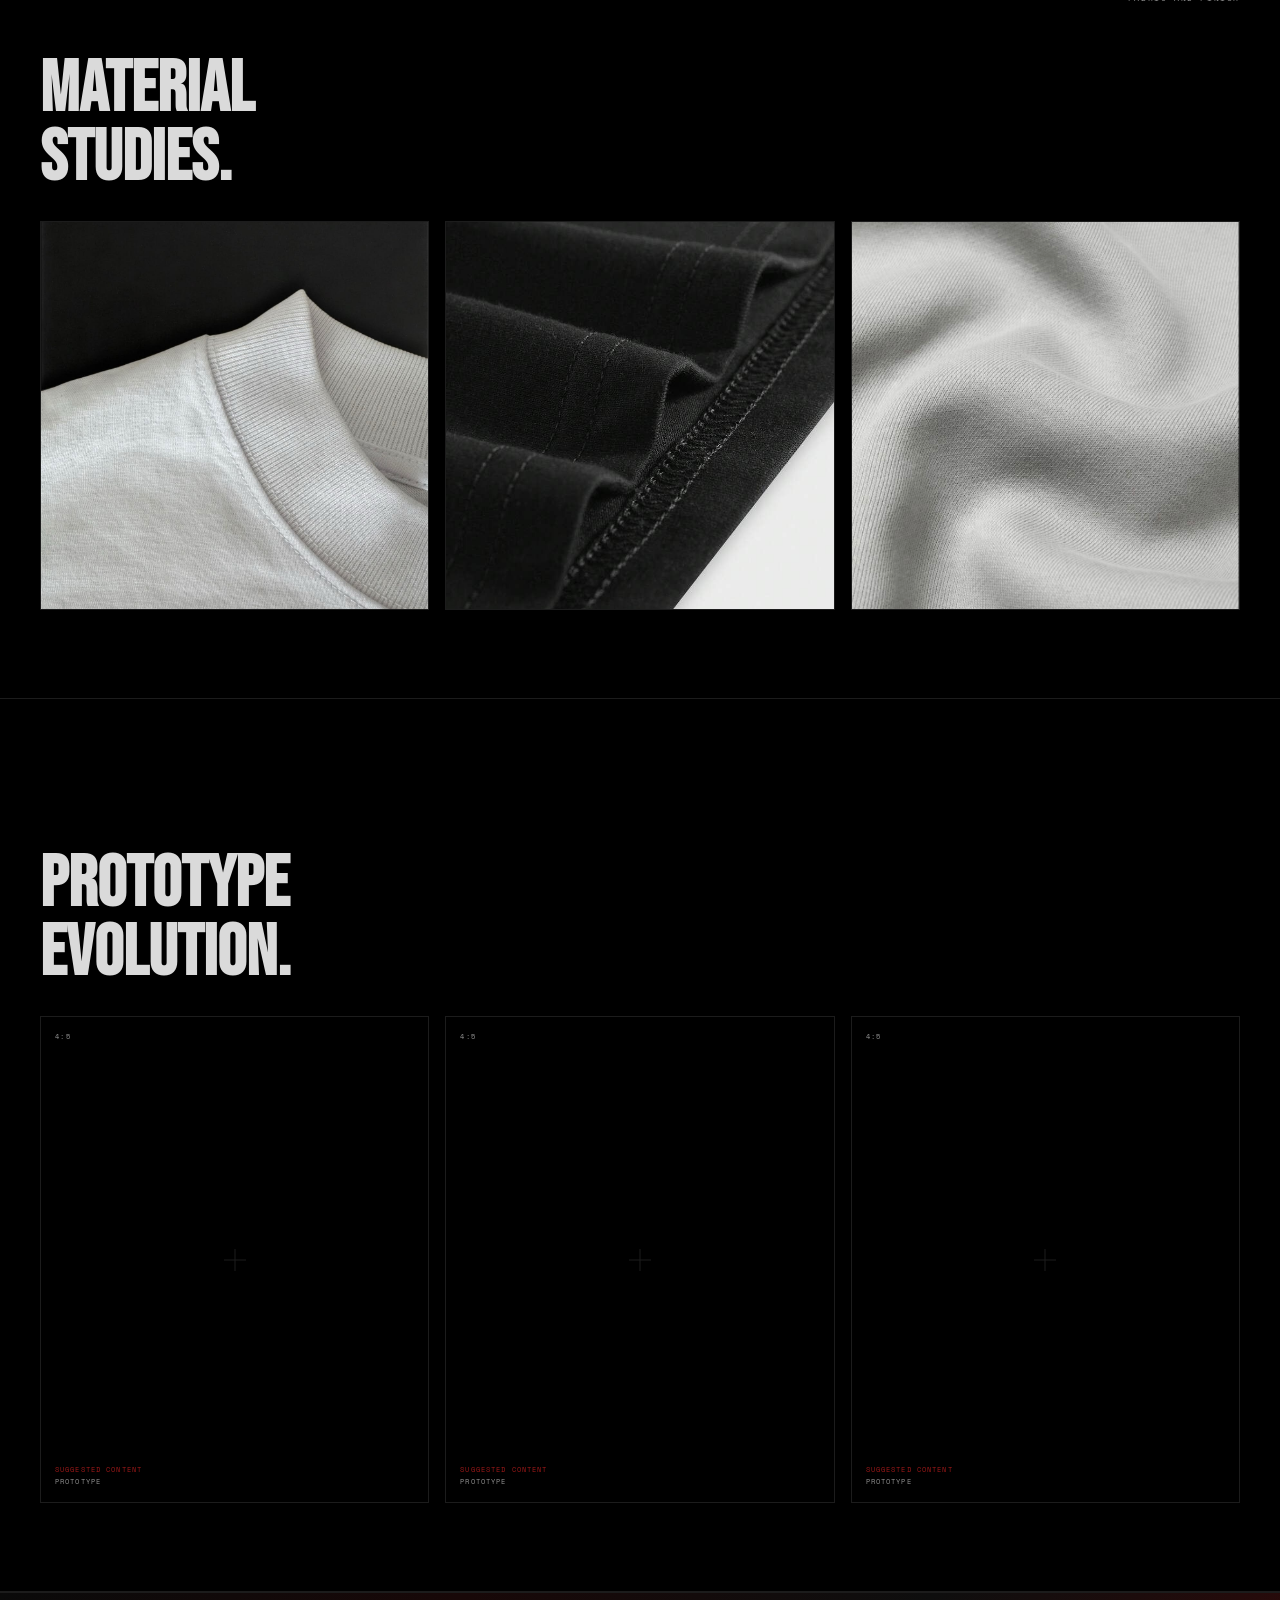
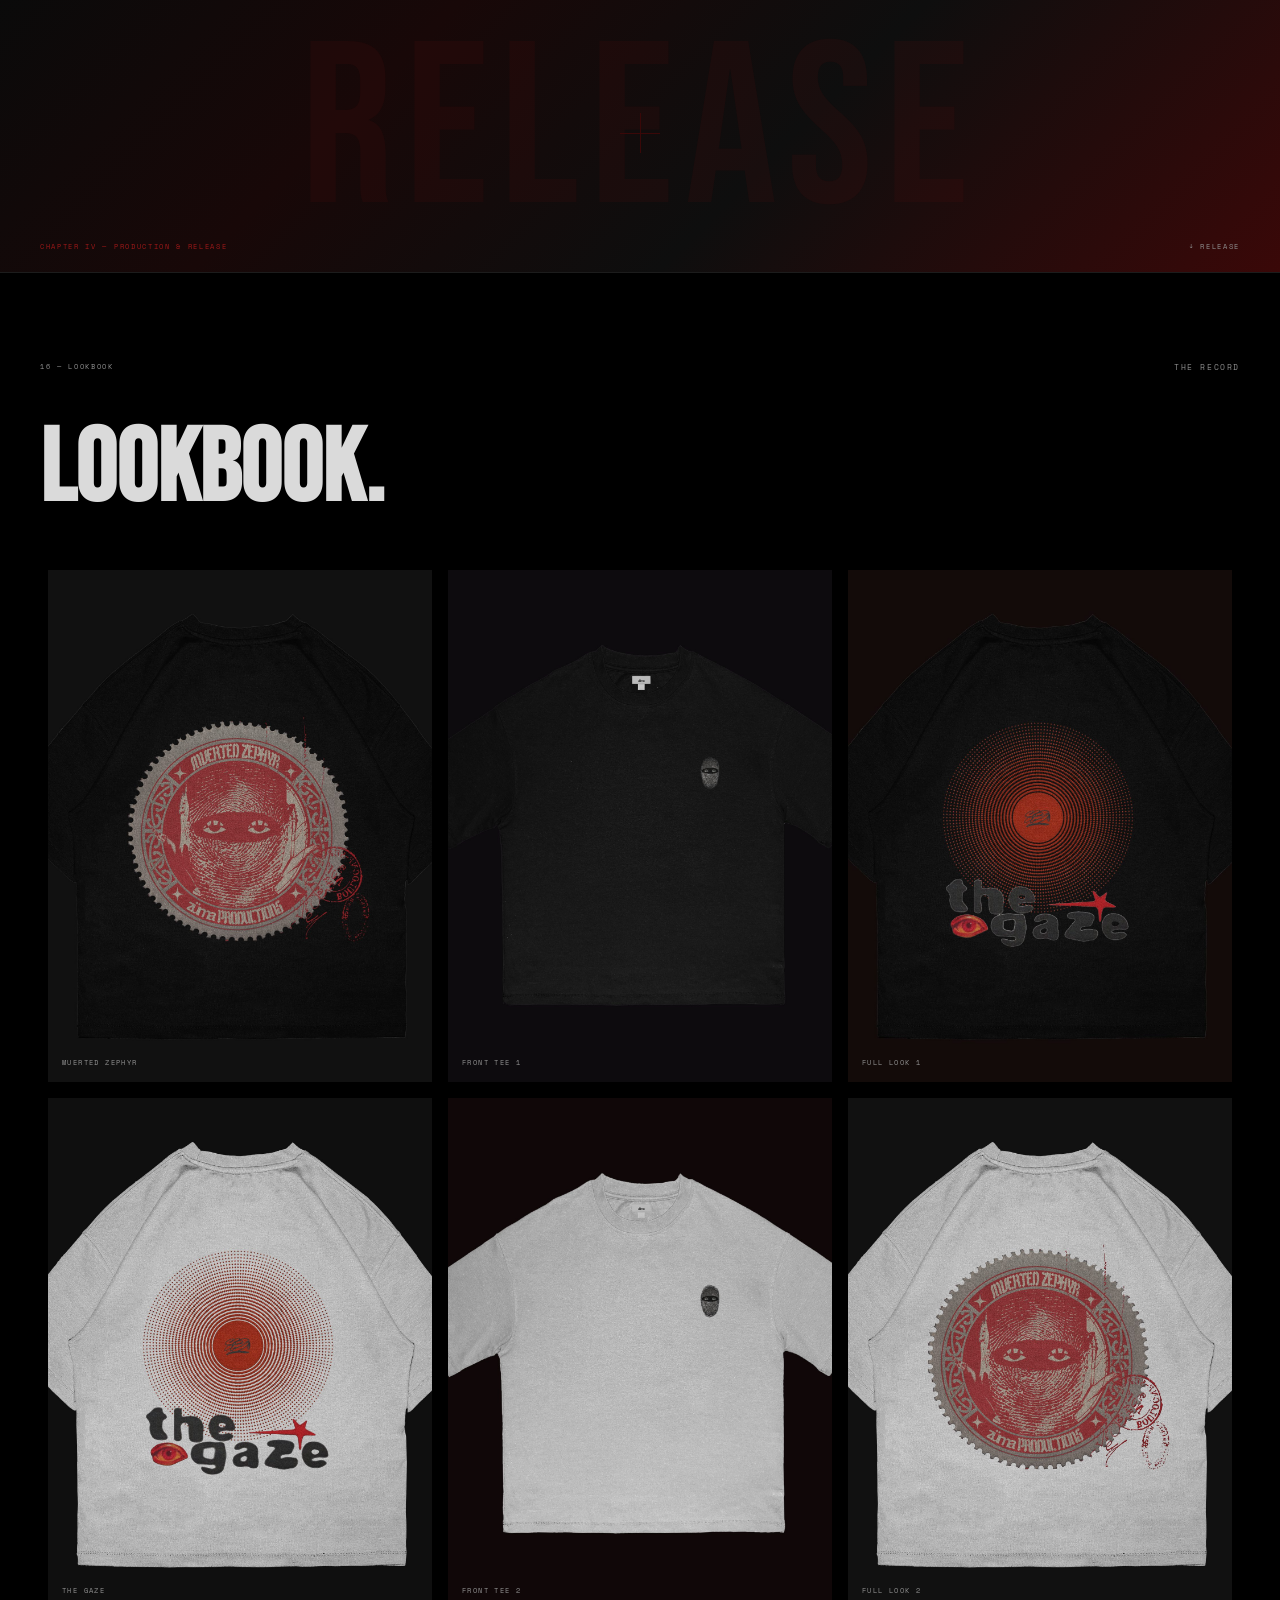
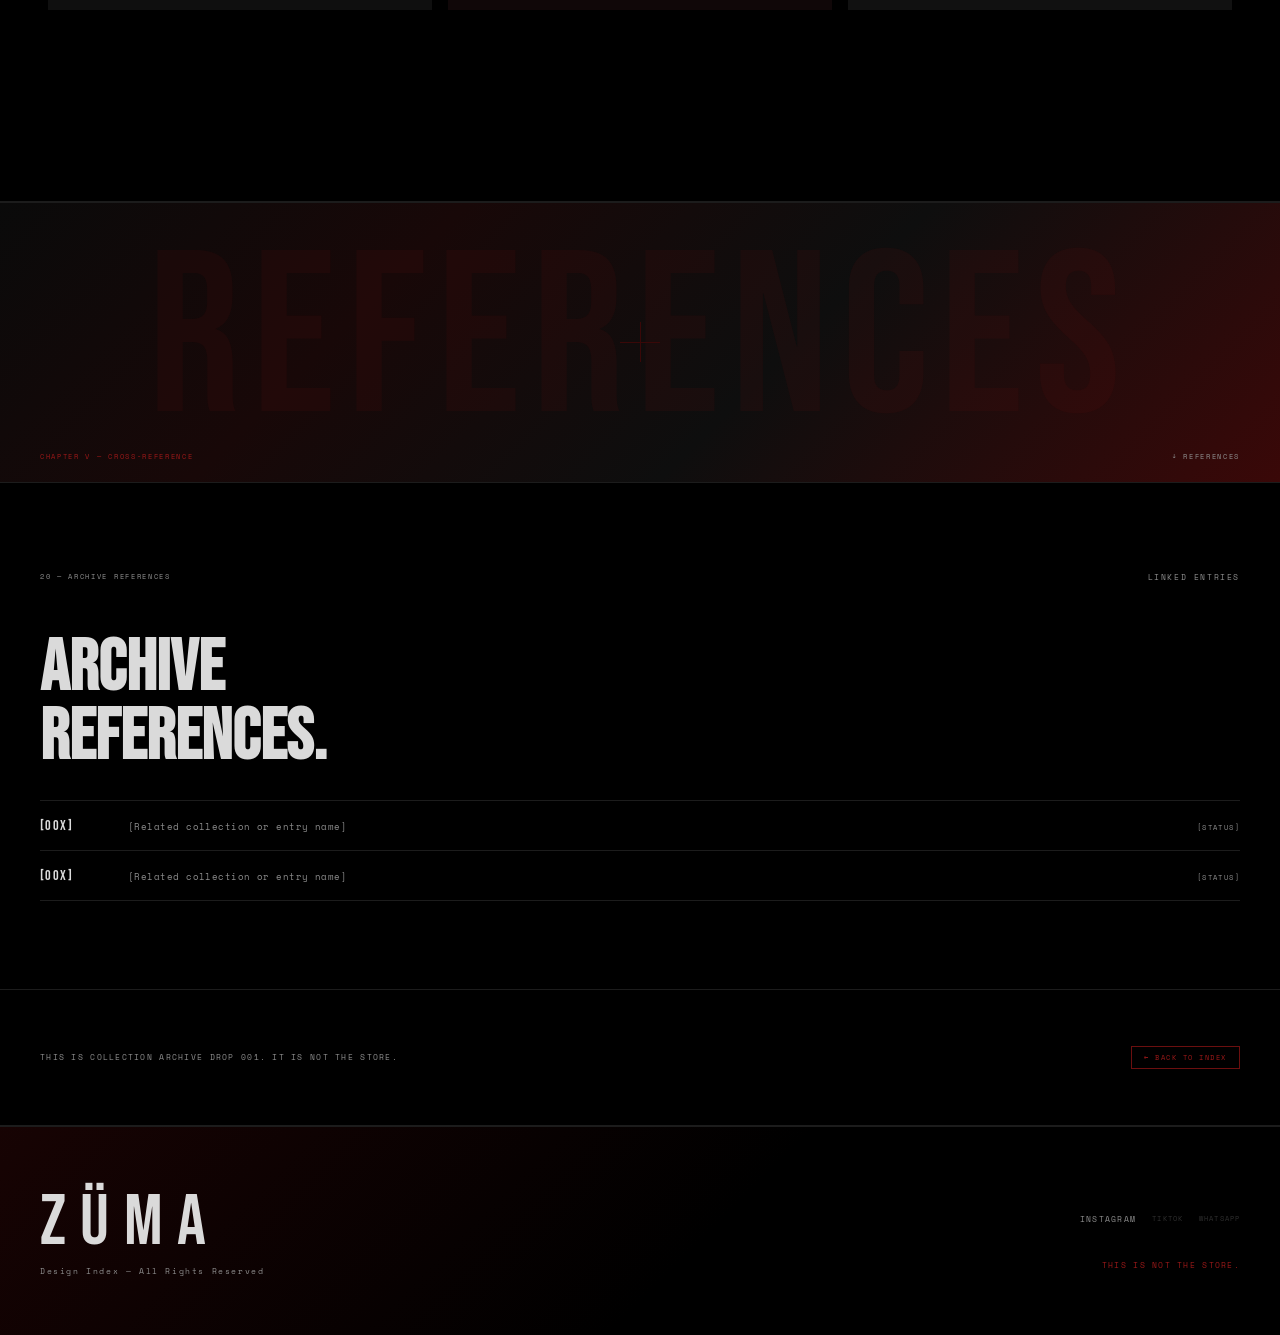
==== commit 48ddd326: "Fix HTML structure for typography section images" ====
--- a/collections/001-ipseity/index.html
+++ b/collections/001-ipseity/index.html
@@ -192,8 +192,8 @@
     </div>
     <h2 class="arc-headline reveal reveal-d1">TYPOGRAPHY<br>EXPLORATION.</h2>
     <div class="archive-placeholder-grid reveal reveal-d2" style="--ph-cols:2;">
-      <div class="archive-placeholder" style="--ph-ratio:16/9;"><img class="ph-photo" src="../../assets/images/ipseity/typography-01.jpg" alt="Etude typographique 01" loading="lazy" onerror="this.style.display='none'"><div class="ph-meta"><span class="ph-ratio">16:9</span></div><span class="ph-suggested">Suggested content<span>Type study</span></span></div>
-      <div class="archive-placeholder" style="--ph-ratio:16/9;"><img class="ph-photo" src="../../assets/images/ipseity/typography-02.jpg" alt="Etude typographique 02" loading="lazy" onerror="this.style.display='none'"><div class="ph-meta"><span class="ph-ratio">16:9</span></div><span class="ph-suggested">Suggested content<span>Type study</span></span></div>
+      <div class="archive-placeholder" style="--ph-ratio:16/9;"><img class="ph-photo" src="../../assets/images/ipseity/typography-01.jpg" alt="Etude typographique 01" loading="lazy" onerror="this.style.display='none'"><div class="ph-meta"><span class="ph-ratio">16:9</span></div></span></div>
+      <div class="archive-placeholder" style="--ph-ratio:16/9;"><img class="ph-photo" src="../../assets/images/ipseity/typography-02.jpg" alt="Etude typographique 02" loading="lazy" onerror="this.style.display='none'"><div class="ph-meta"><span class="ph-ratio">16:9</span></div></span></div>
     </div>
   </section>
 
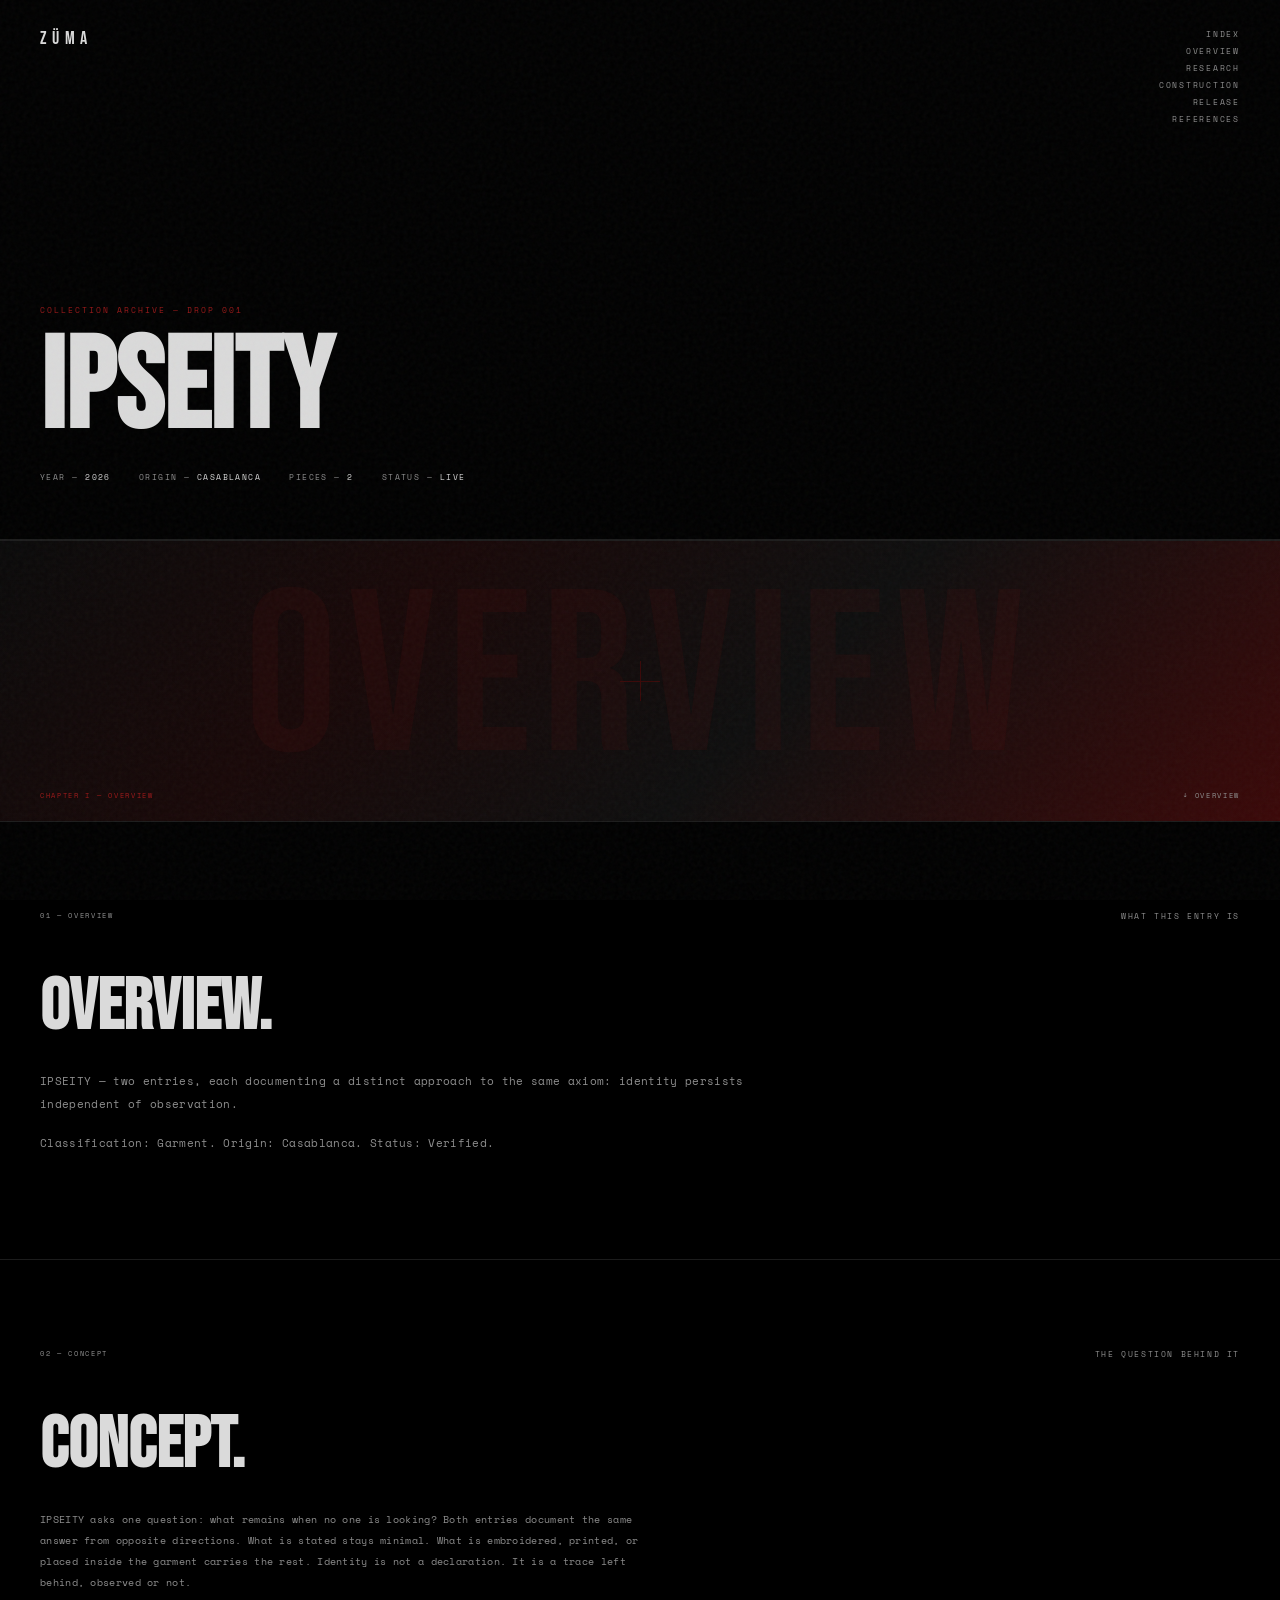
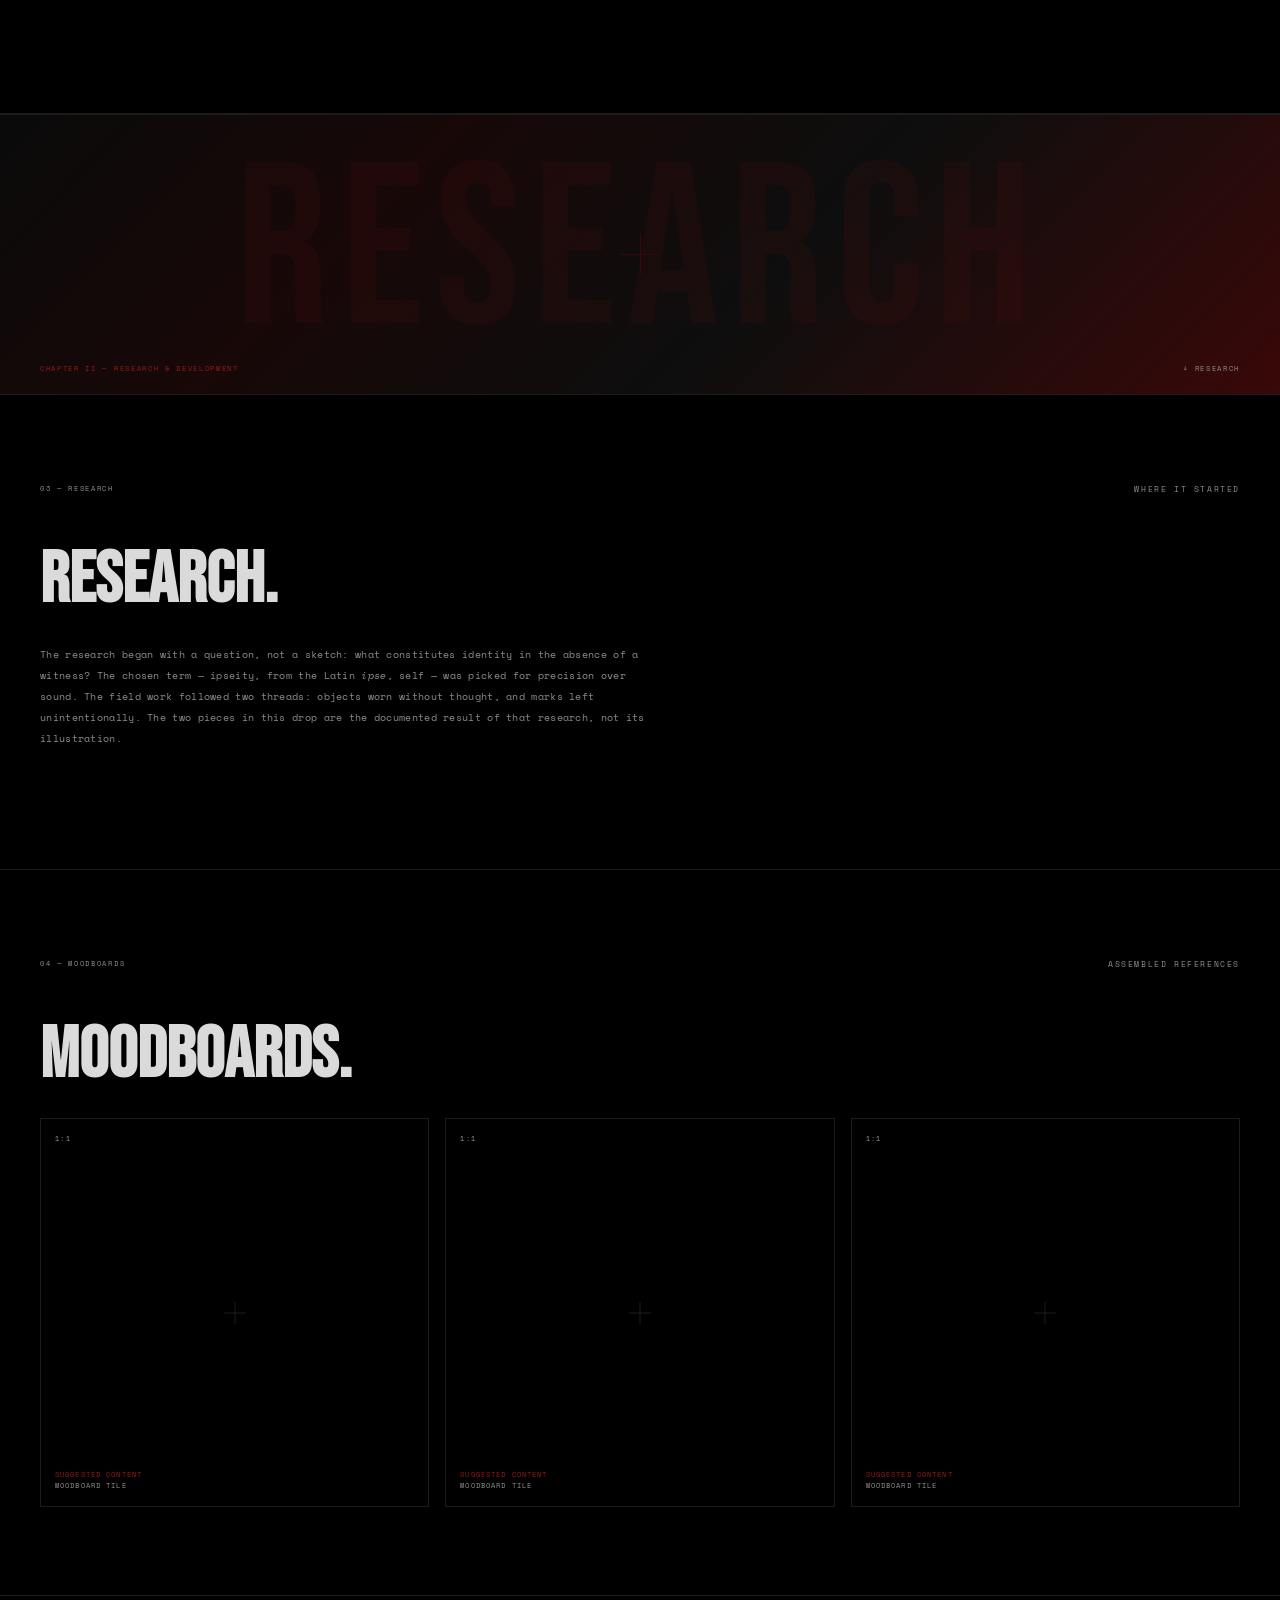
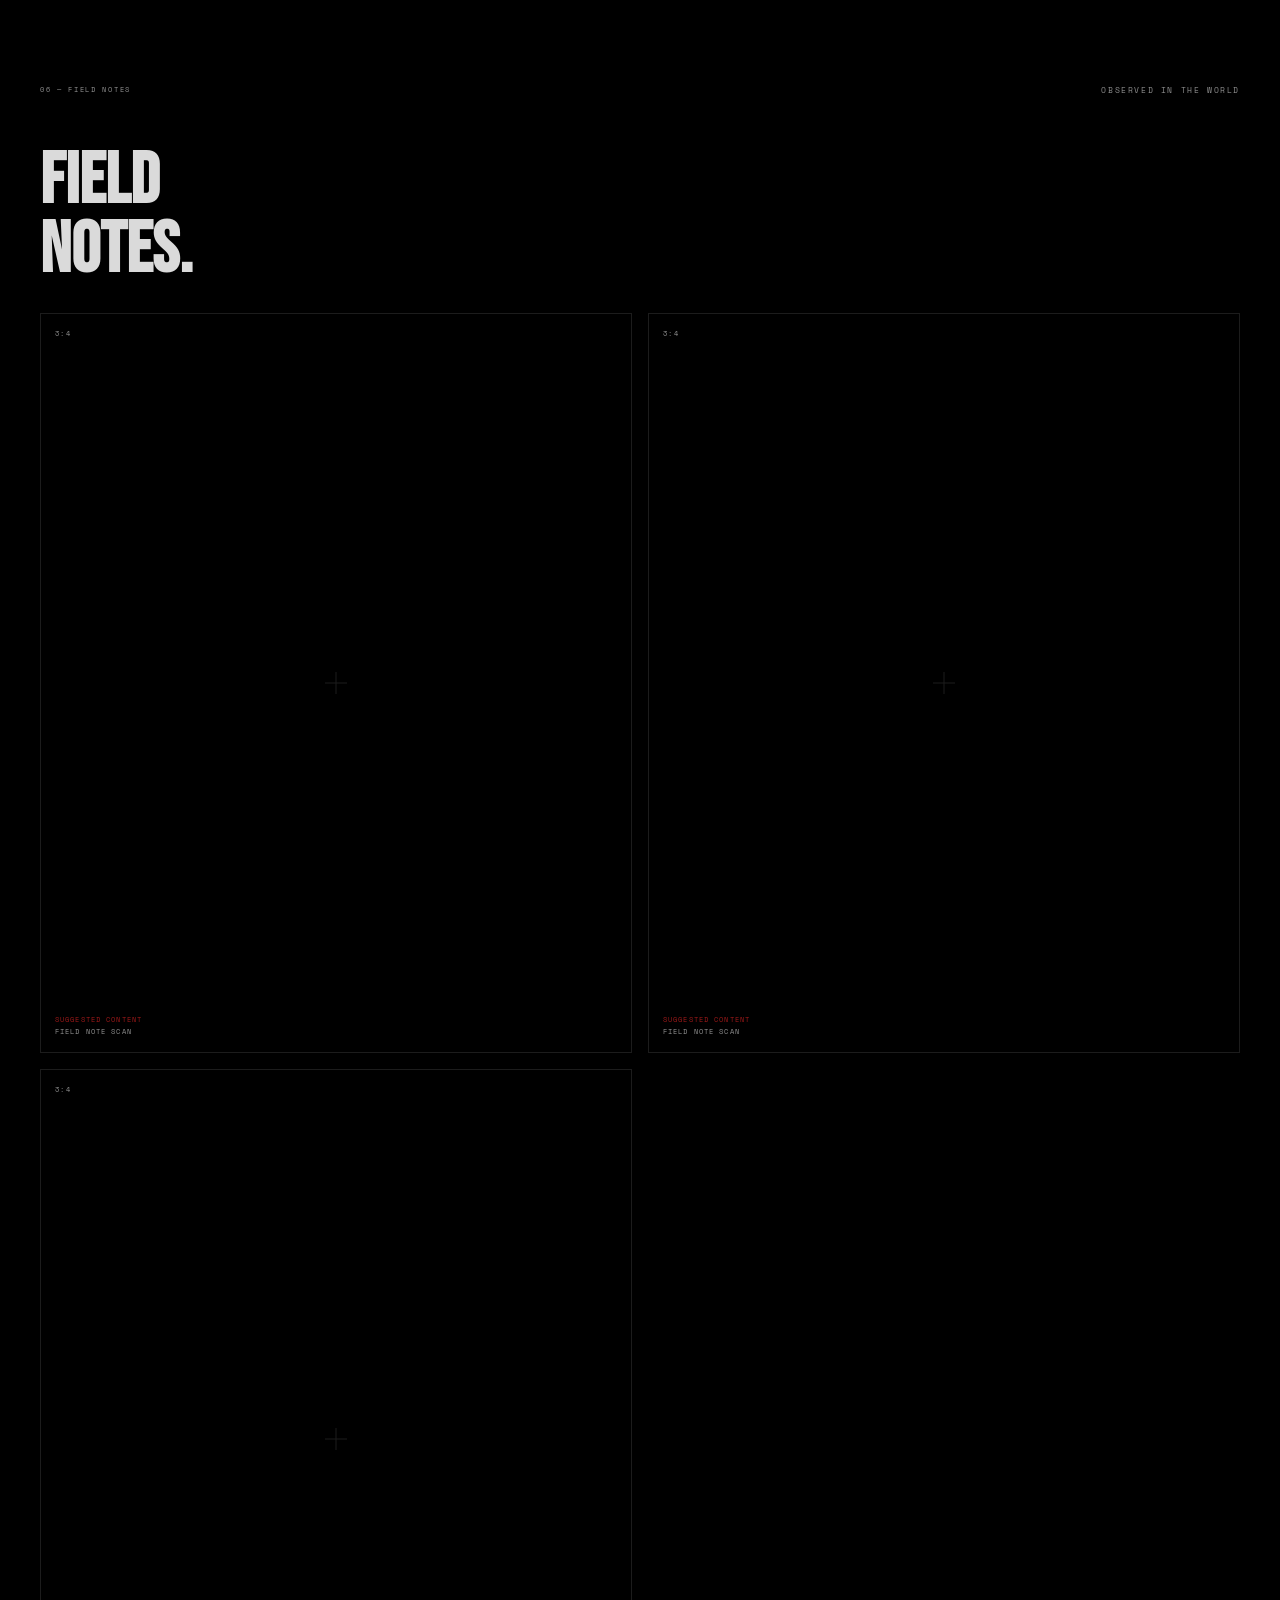
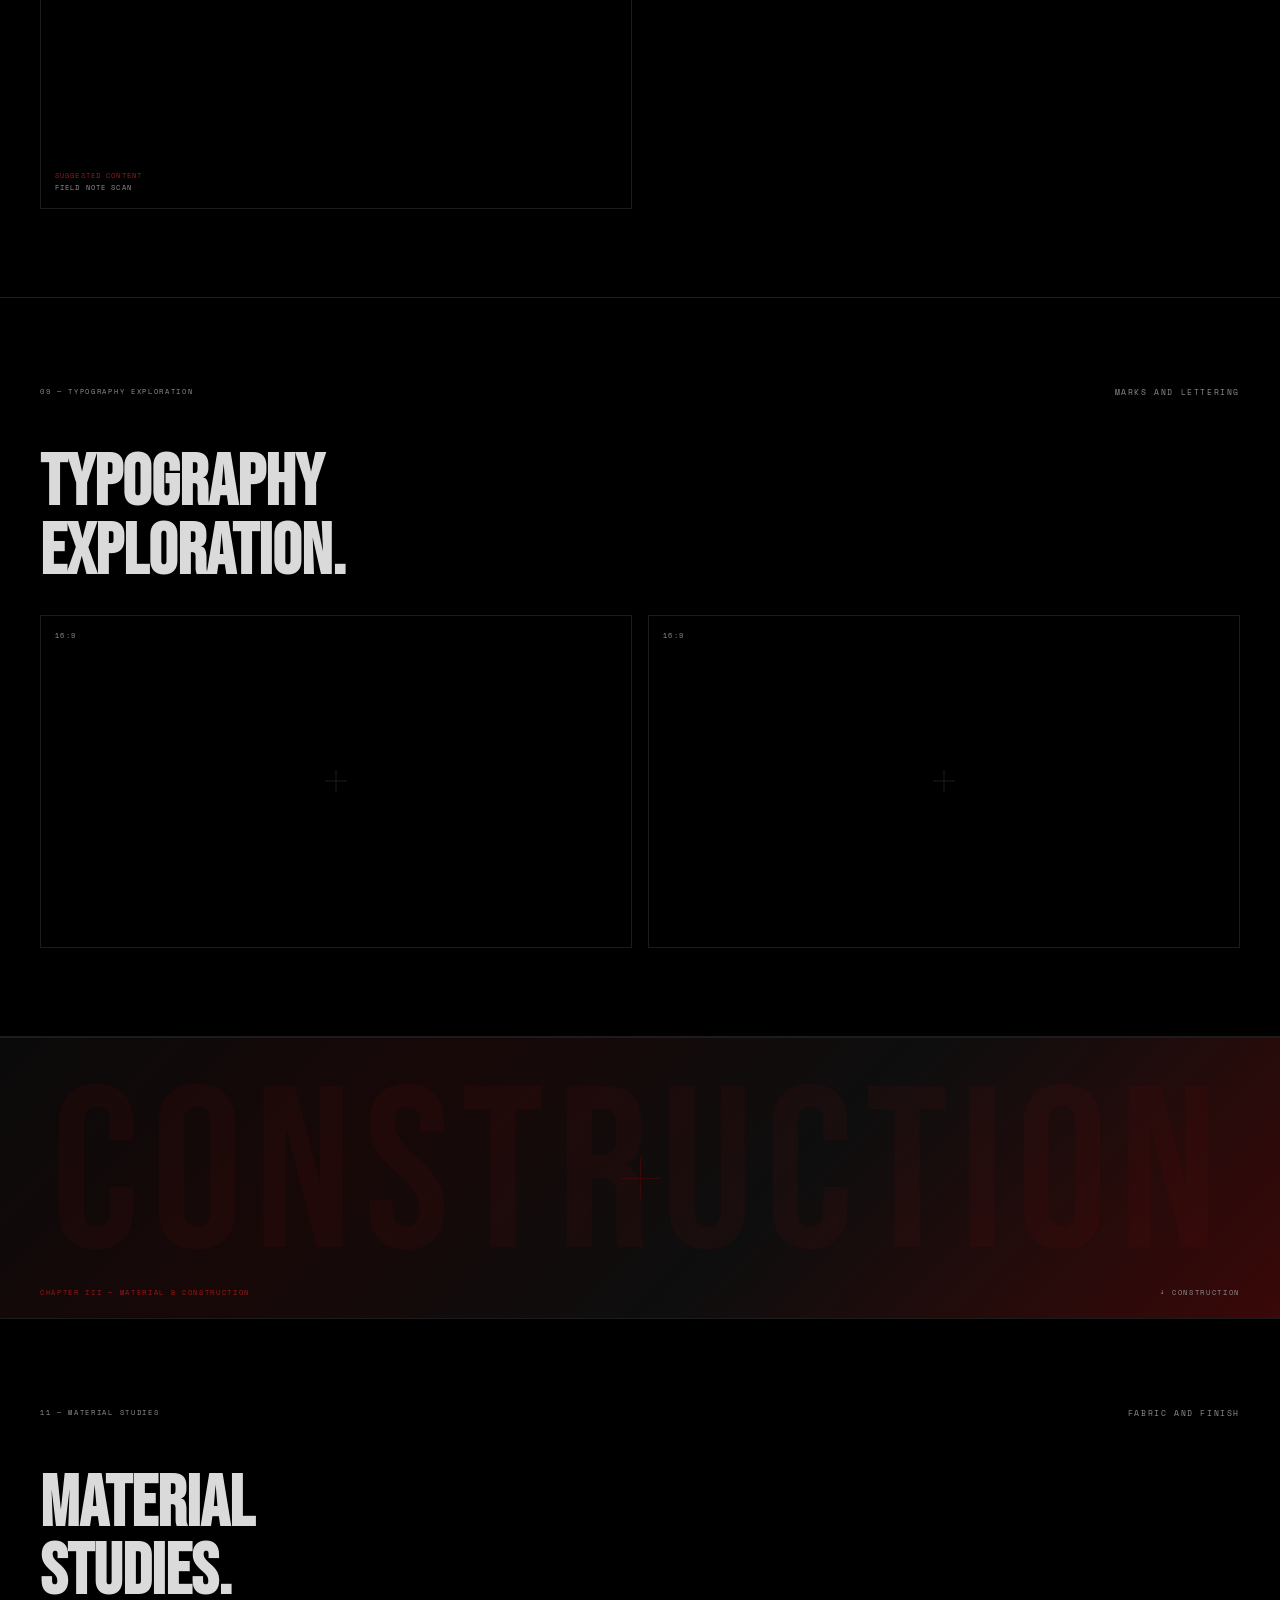
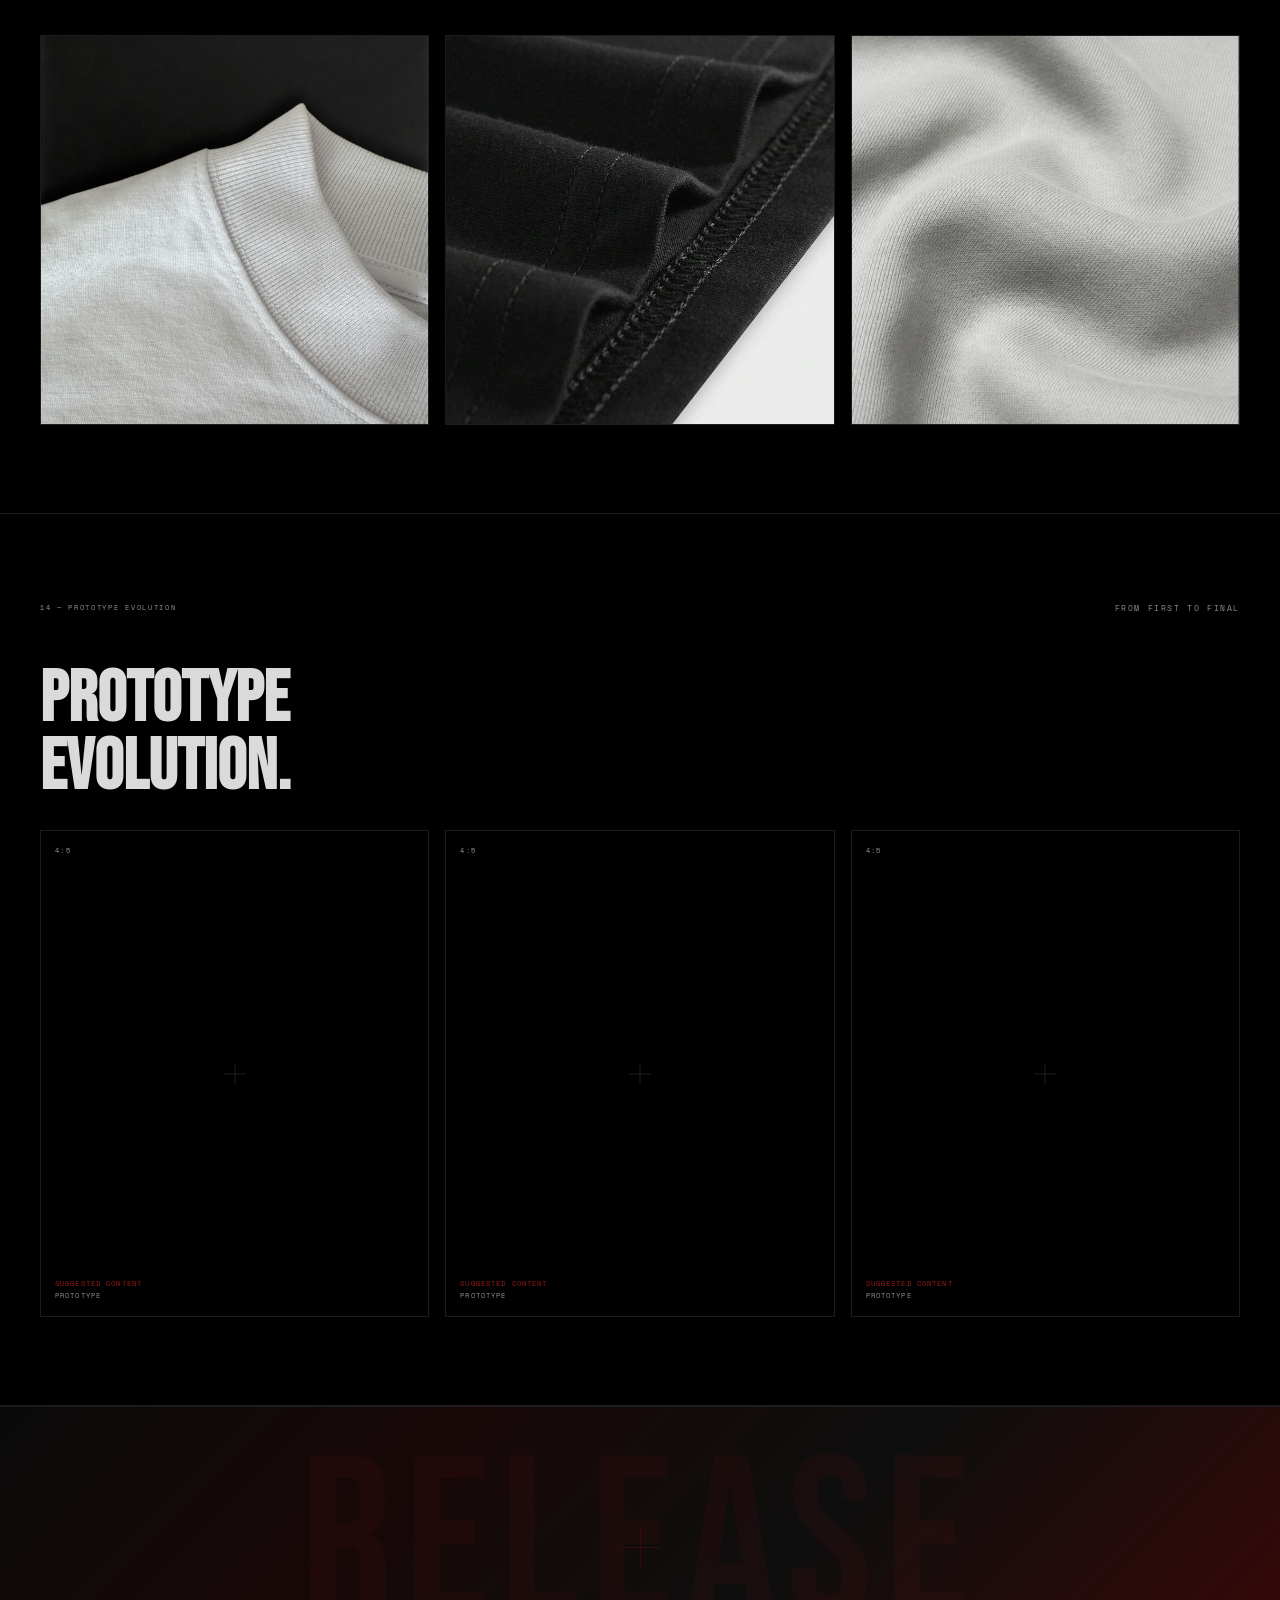
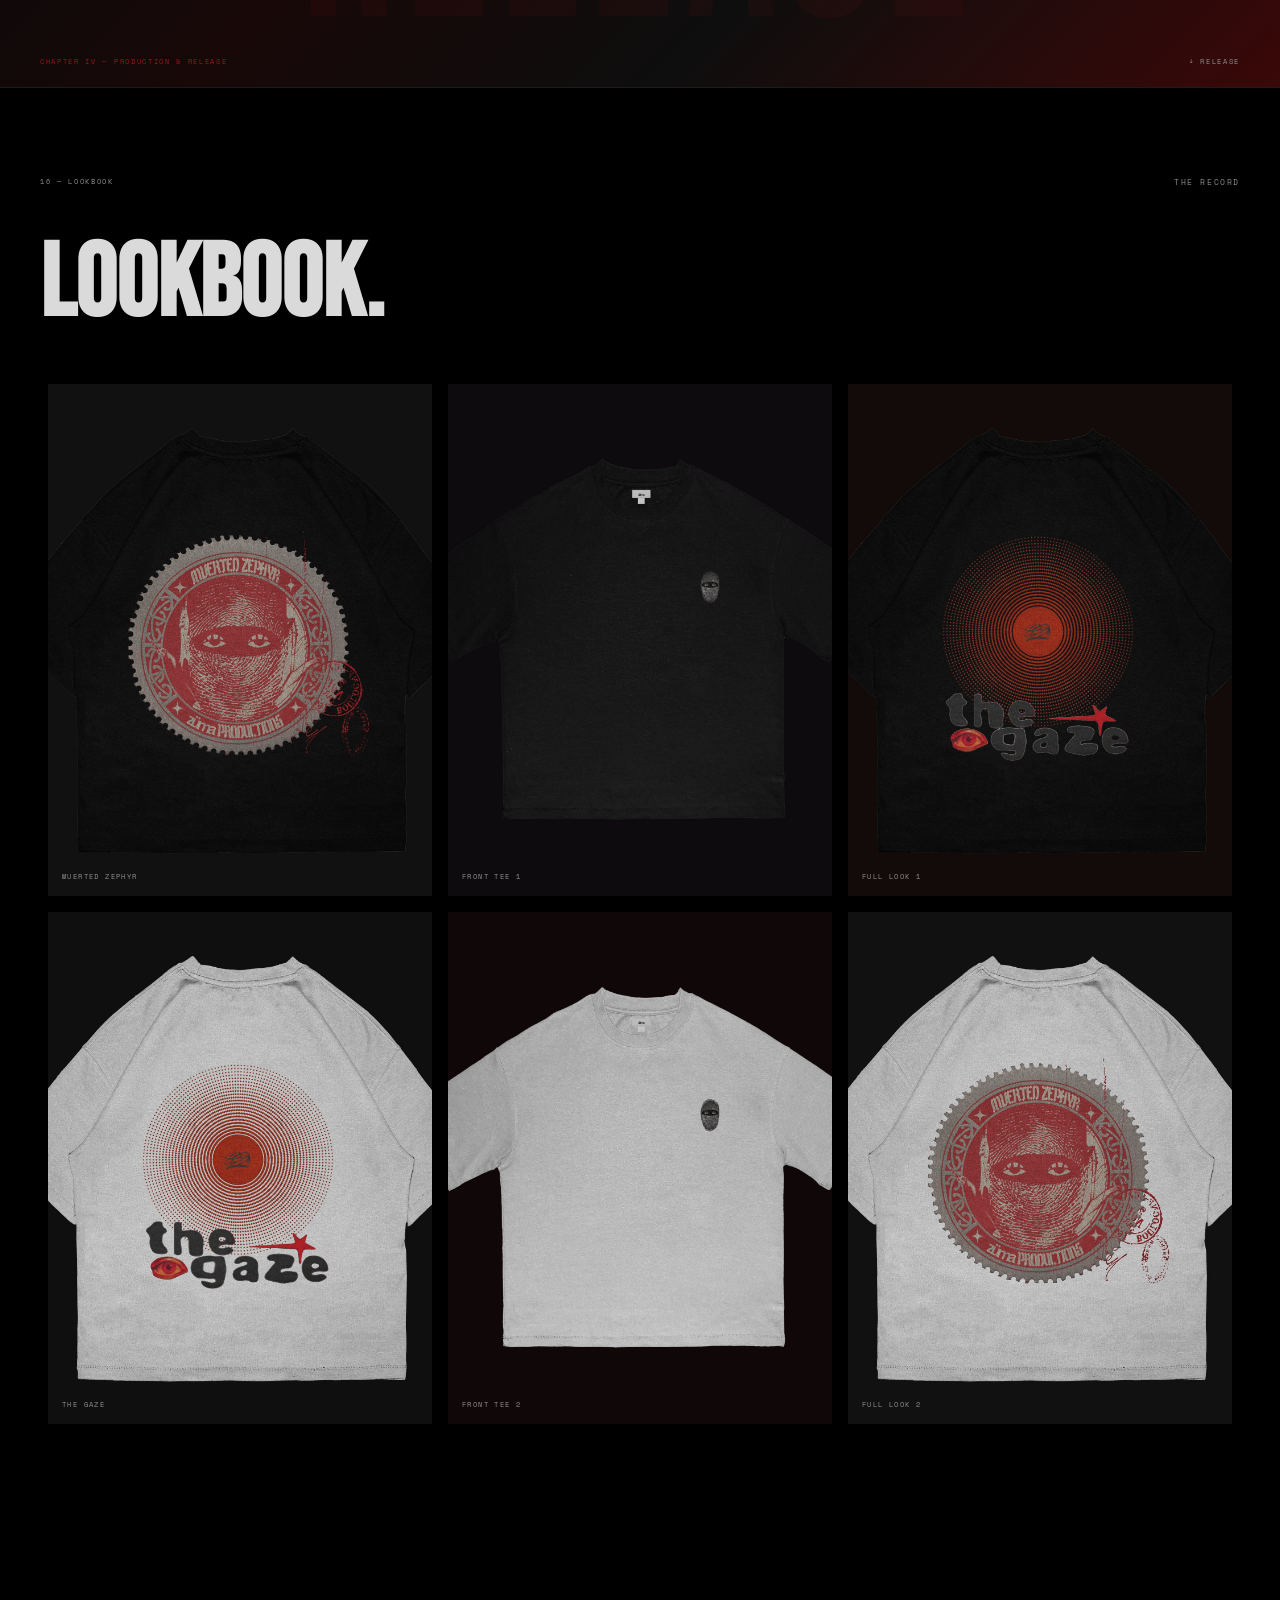
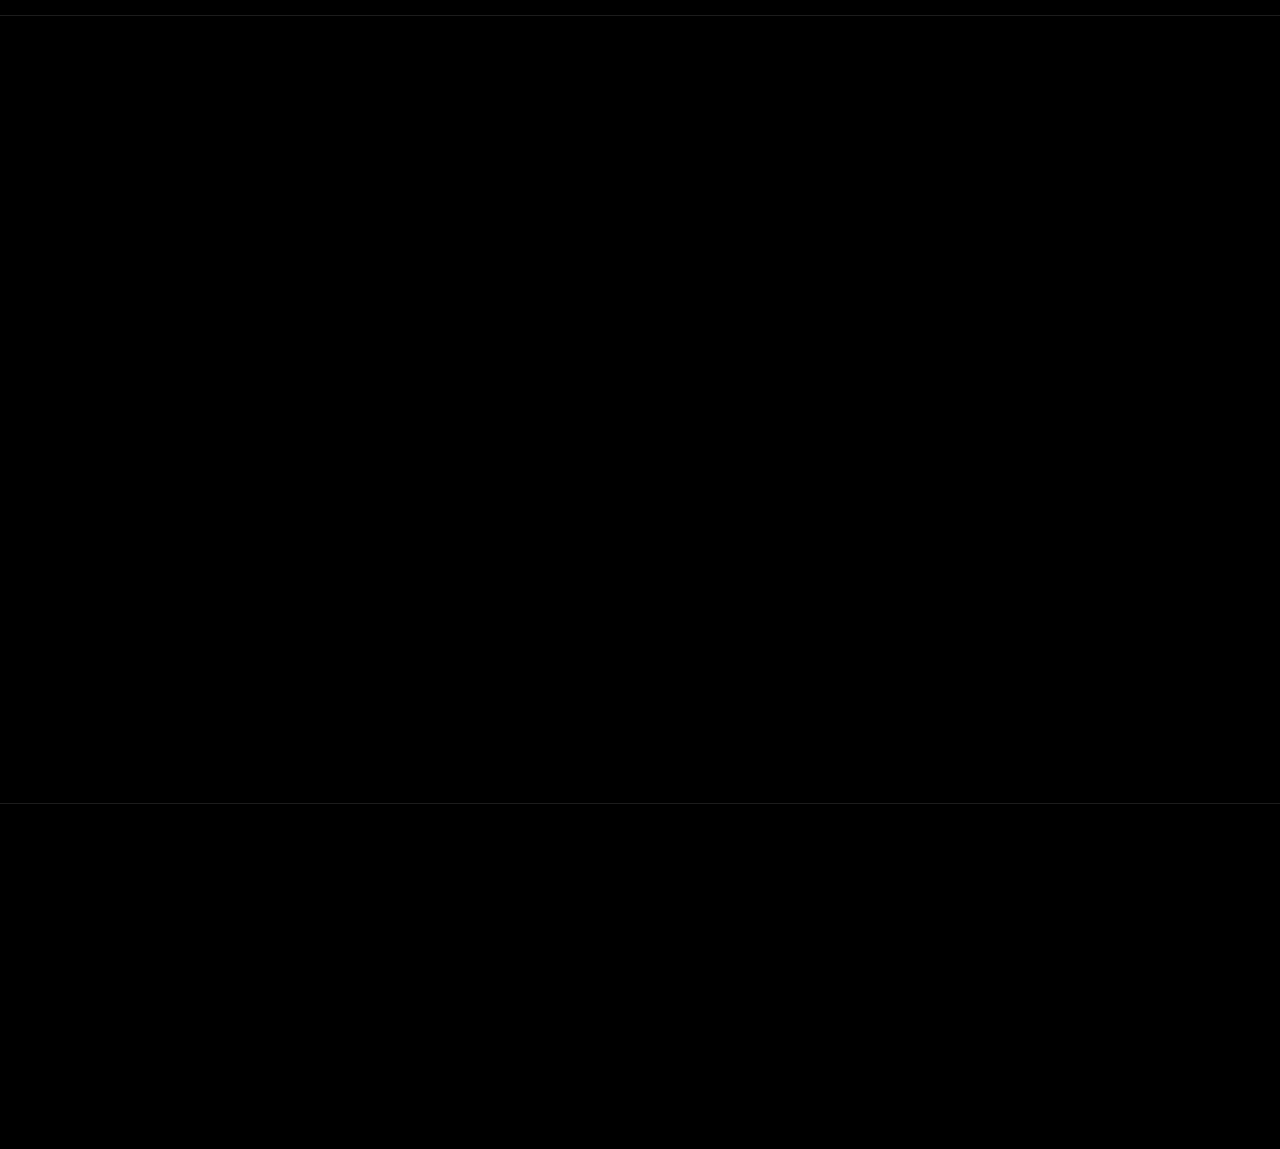
==== commit e92d79fd: "Update images to PNG and remove visual references section Updated moodboard and field note images to" ====
--- a/collections/001-ipseity/index.html
+++ b/collections/001-ipseity/index.html
@@ -151,23 +151,9 @@
     </div>
     <h2 class="arc-headline reveal reveal-d1">MOODBOARDS.</h2>
     <div class="archive-placeholder-grid reveal reveal-d2" style="--ph-cols:3;">
-      <div class="archive-placeholder" style="--ph-ratio:1/1;"><img class="ph-photo" src="../../assets/images/ipseity/moodboard-01.jpg" alt="Moodboard IPSEITY 01" loading="lazy" onerror="this.style.display='none'"><div class="ph-meta"><span class="ph-ratio">1:1</span></div><span class="ph-suggested">Suggested content<span>Moodboard tile</span></span></div>
-      <div class="archive-placeholder" style="--ph-ratio:1/1;"><img class="ph-photo" src="../../assets/images/ipseity/moodboard-02.jpg" alt="Moodboard IPSEITY 02" loading="lazy" onerror="this.style.display='none'"><div class="ph-meta"><span class="ph-ratio">1:1</span></div><span class="ph-suggested">Suggested content<span>Moodboard tile</span></span></div>
-      <div class="archive-placeholder" style="--ph-ratio:1/1;"><img class="ph-photo" src="../../assets/images/ipseity/moodboard-03.jpg" alt="Moodboard IPSEITY 03" loading="lazy" onerror="this.style.display='none'"><div class="ph-meta"><span class="ph-ratio">1:1</span></div><span class="ph-suggested">Suggested content<span>Moodboard tile</span></span></div>
-    </div>
-  </section>
-
-  <!-- 05 — VISUAL REFERENCES -->
-  <section id="visual-references">
-    <div class="section-meta reveal">
-      <span class="section-num arc-chapter-index">05 — Visual References</span>
-      <span class="section-tag">External source material</span>
-    </div>
-    <h2 class="arc-headline reveal reveal-d1">VISUAL<br>REFERENCES.</h2>
-    <div class="archive-placeholder-grid reveal reveal-d2" style="--ph-cols:3;">
-      <div class="archive-placeholder" style="--ph-ratio:4/5;"><img class="ph-photo" src="../../assets/images/ipseity/visual-ref-01.jpg" alt="Reference visuelle 01" loading="lazy" onerror="this.style.display='none'"><div class="ph-meta"><span class="ph-ratio">4:5</span></div><span class="ph-suggested">Suggested content<span>Reference image</span></span></div>
-      <div class="archive-placeholder" style="--ph-ratio:4/5;"><img class="ph-photo" src="../../assets/images/ipseity/visual-ref-02.jpg" alt="Reference visuelle 02" loading="lazy" onerror="this.style.display='none'"><div class="ph-meta"><span class="ph-ratio">4:5</span></div><span class="ph-suggested">Suggested content<span>Reference image</span></span></div>
-      <div class="archive-placeholder" style="--ph-ratio:4/5;"><img class="ph-photo" src="../../assets/images/ipseity/visual-ref-03.jpg" alt="Reference visuelle 03" loading="lazy" onerror="this.style.display='none'"><div class="ph-meta"><span class="ph-ratio">4:5</span></div><span class="ph-suggested">Suggested content<span>Reference image</span></span></div>
+      <div class="archive-placeholder" style="--ph-ratio:1/1;"><img class="ph-photo" src="../../assets/images/ipseity/moodboard-01.png" alt="Moodboard IPSEITY 01" loading="lazy" onerror="this.style.display='none'"><div class="ph-meta"><span class="ph-ratio">1:1</span></div><span class="ph-suggested">Suggested content<span>Moodboard tile</span></span></div>
+      <div class="archive-placeholder" style="--ph-ratio:1/1;"><img class="ph-photo" src="../../assets/images/ipseity/moodboard-02.png" alt="Moodboard IPSEITY 02" loading="lazy" onerror="this.style.display='none'"><div class="ph-meta"><span class="ph-ratio">1:1</span></div><span class="ph-suggested">Suggested content<span>Moodboard tile</span></span></div>
+      <div class="archive-placeholder" style="--ph-ratio:1/1;"><img class="ph-photo" src="../../assets/images/ipseity/moodboard-03.png" alt="Moodboard IPSEITY 03" loading="lazy" onerror="this.style.display='none'"><div class="ph-meta"><span class="ph-ratio">1:1</span></div><span class="ph-suggested">Suggested content<span>Moodboard tile</span></span></div>
     </div>
   </section>
 
@@ -179,8 +165,9 @@
     </div>
     <h2 class="arc-headline reveal reveal-d1">FIELD<br>NOTES.</h2>
     <div class="archive-placeholder-grid reveal reveal-d2" style="--ph-cols:2;">
-      <div class="archive-placeholder" style="--ph-ratio:3/4;"><img class="ph-photo" src="../../assets/images/ipseity/field-note-01.jpg" alt="Note de terrain 01" loading="lazy" onerror="this.style.display='none'"><div class="ph-meta"><span class="ph-ratio">3:4</span></div><span class="ph-suggested">Suggested content<span>Field note scan</span></span></div>
-      <div class="archive-placeholder" style="--ph-ratio:3/4;"><img class="ph-photo" src="../../assets/images/ipseity/field-note-02.jpg" alt="Note de terrain 02" loading="lazy" onerror="this.style.display='none'"><div class="ph-meta"><span class="ph-ratio">3:4</span></div><span class="ph-suggested">Suggested content<span>Field note scan</span></span></div>
+      <div class="archive-placeholder" style="--ph-ratio:4/5;"><img class="ph-photo" src="../../assets/images/ipseity/field-note-01.png" alt="Note de terrain 01" loading="lazy" onerror="this.style.display='none'"><div class="ph-meta"><span class="ph-ratio">3:4</span></div><span class="ph-suggested">Suggested content<span>Field note scan</span></span></div>
+      <div class="archive-placeholder" style="--ph-ratio:4/5;"><img class="ph-photo" src="../../assets/images/ipseity/field-note-02.png" alt="Note de terrain 02" loading="lazy" onerror="this.style.display='none'"><div class="ph-meta"><span class="ph-ratio">3:4</span></div><span class="ph-suggested">Suggested content<span>Field note scan</span></span></div>
+      <div class="archive-placeholder" style="--ph-ratio:4/5;"><img class="ph-photo" src="../../assets/images/ipseity/field-note-03.png" alt="Note de terrain 01" loading="lazy" onerror="this.style.display='none'"><div class="ph-meta"><span class="ph-ratio">3:4</span></div><span class="ph-suggested">Suggested content<span>Field note scan</span></span></div>
     </div>
   </section>
 
@@ -192,8 +179,8 @@
     </div>
     <h2 class="arc-headline reveal reveal-d1">TYPOGRAPHY<br>EXPLORATION.</h2>
     <div class="archive-placeholder-grid reveal reveal-d2" style="--ph-cols:2;">
-      <div class="archive-placeholder" style="--ph-ratio:16/9;"><img class="ph-photo" src="../../assets/images/ipseity/typography-01.jpg" alt="Etude typographique 01" loading="lazy" onerror="this.style.display='none'"><div class="ph-meta"><span class="ph-ratio">16:9</span></div></span></div>
-      <div class="archive-placeholder" style="--ph-ratio:16/9;"><img class="ph-photo" src="../../assets/images/ipseity/typography-02.jpg" alt="Etude typographique 02" loading="lazy" onerror="this.style.display='none'"><div class="ph-meta"><span class="ph-ratio">16:9</span></div></span></div>
+      <div class="archive-placeholder" style="--ph-ratio:16/9;"><img class="ph-photo" src="../../assets/images/ipseity/typography-01.png" alt="Etude typographique 01" loading="lazy" onerror="this.style.display='none'"><div class="ph-meta"><span class="ph-ratio">16:9</span></div></span></div>
+      <div class="archive-placeholder" style="--ph-ratio:16/9;"><img class="ph-photo" src="../../assets/images/ipseity/typography-02.png" alt="Etude typographique 02" loading="lazy" onerror="this.style.display='none'"><div class="ph-meta"><span class="ph-ratio">16:9</span></div></span></div>
     </div>
   </section>
 
@@ -228,8 +215,8 @@
     <h2 class="arc-headline reveal reveal-d1">PROTOTYPE<br>EVOLUTION.</h2>
     <div class="archive-placeholder-grid reveal reveal-d2" style="--ph-cols:3;">
       <div class="archive-placeholder" style="--ph-ratio:4/5;"><img class="ph-photo" src="../../assets/images/ipseity/prototype-01.jpg" alt="Prototype 01" loading="lazy" onerror="this.style.display='none'"><div class="ph-meta"><span class="ph-ratio">4:5</span></div><span class="ph-suggested">Suggested content<span>Prototype</span></span></div>
-      <div class="archive-placeholder" style="--ph-ratio:4/5;"><img class="ph-photo" src="../../assets/images/ipseity/prototype-02.jpg" alt="Prototype 02" loading="lazy" onerror="this.style.display='none'"><div class="ph-meta"><span class="ph-ratio">4:5</span></div><span class="ph-suggested">Suggested content<span>Prototype</span></span></div>
-      <div class="archive-placeholder" style="--ph-ratio:4/5;"><img class="ph-photo" src="../../assets/images/ipseity/prototype-03.jpg" alt="Prototype 03" loading="lazy" onerror="this.style.display='none'"><div class="ph-meta"><span class="ph-ratio">4:5</span></div><span class="ph-suggested">Suggested content<span>Prototype</span></span></div>
+      <div class="archive-placeholder" style="--ph-ratio:4/5;"><img class="ph-photo" src="../../assets/images/ipseity/prototype-03.jpg" alt="Prototype 02" loading="lazy" onerror="this.style.display='none'"><div class="ph-meta"><span class="ph-ratio">4:5</span></div><span class="ph-suggested">Suggested content<span>Prototype</span></span></div>
+      <div class="archive-placeholder" style="--ph-ratio:4/5;"><img class="ph-photo" src="../../assets/images/ipseity/prototype-02.jpg" alt="Prototype 03" loading="lazy" onerror="this.style.display='none'"><div class="ph-meta"><span class="ph-ratio">4:5</span></div><span class="ph-suggested">Suggested content<span>Prototype</span></span></div>
     </div>
   </section>
 
@@ -281,8 +268,8 @@
     </div>
     <h2 class="arc-headline reveal reveal-d1">ARCHIVE<br>REFERENCES.</h2>
     <div class="reveal reveal-d2">
-      <div class="archive-doc-row"><span class="doc-id">[00X]</span><span class="doc-title">[Related collection or entry name]</span><span class="doc-status">[Status]</span></div>
-      <div class="archive-doc-row"><span class="doc-id">[00X]</span><span class="doc-title">[Related collection or entry name]</span><span class="doc-status">[Status]</span></div>
+      <div class="archive-doc-row"><span class="doc-id">[001]</span><span class="doc-title">[IPSEITY - MUERTED ZEPHYR]</span><span class="doc-status">[LIVE]</span></div>
+      <div class="archive-doc-row"><span class="doc-id">[002]</span><span class="doc-title">[IPSEITY - THE GAZE]</span><span class="doc-status">[LIVE]</span></div>
     </div>
   </section>
 
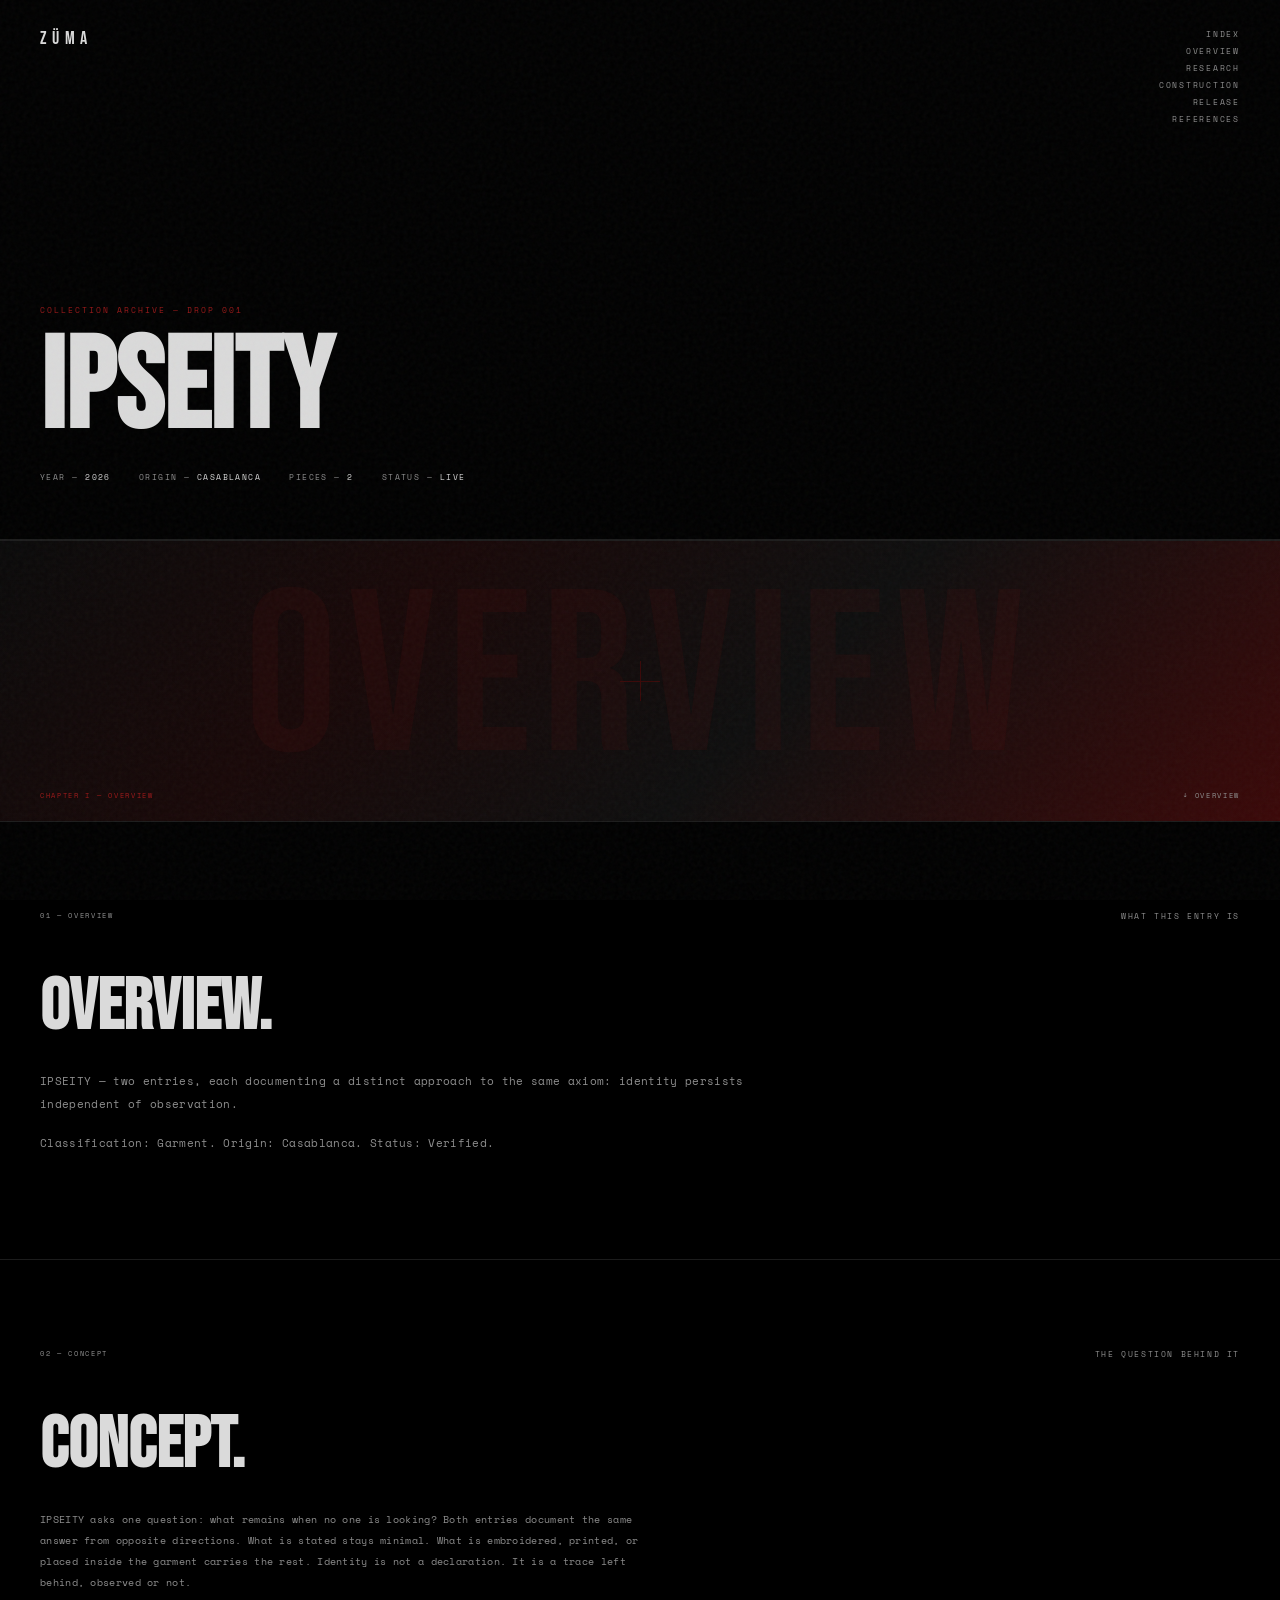
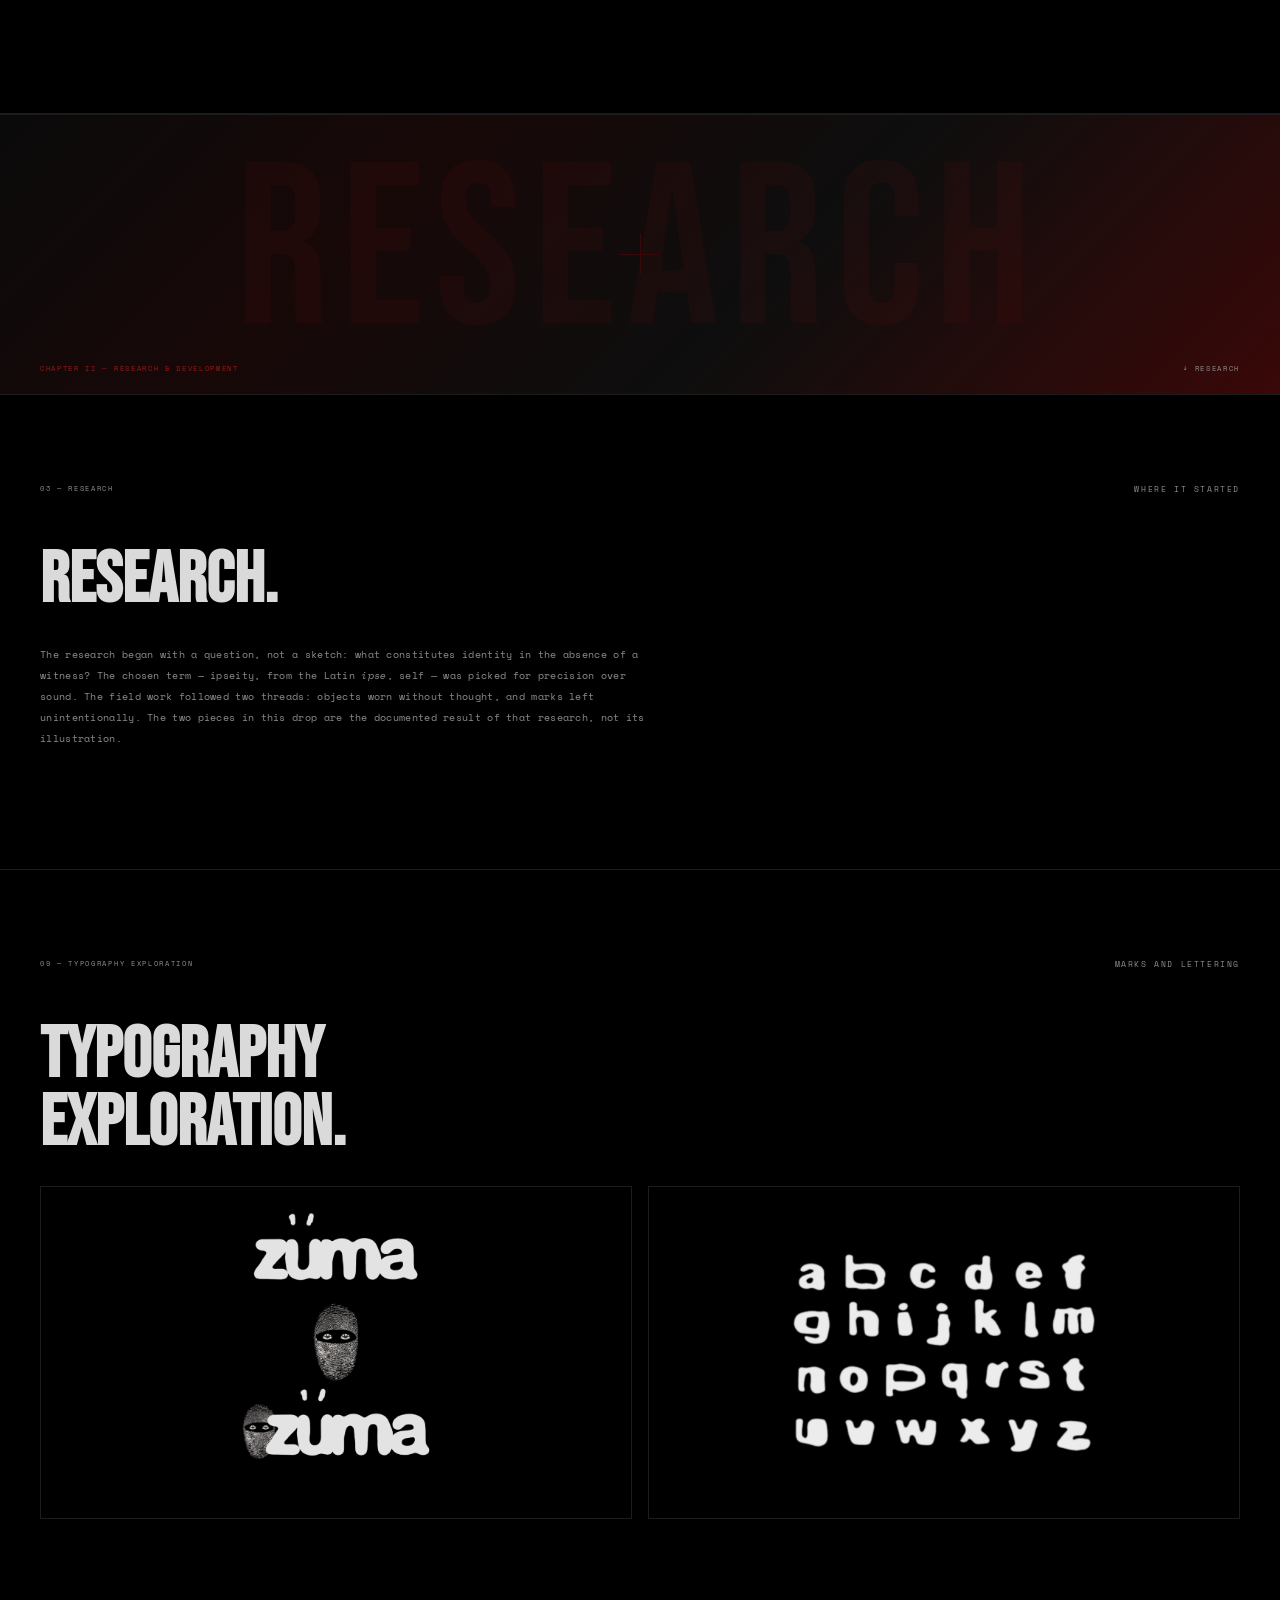
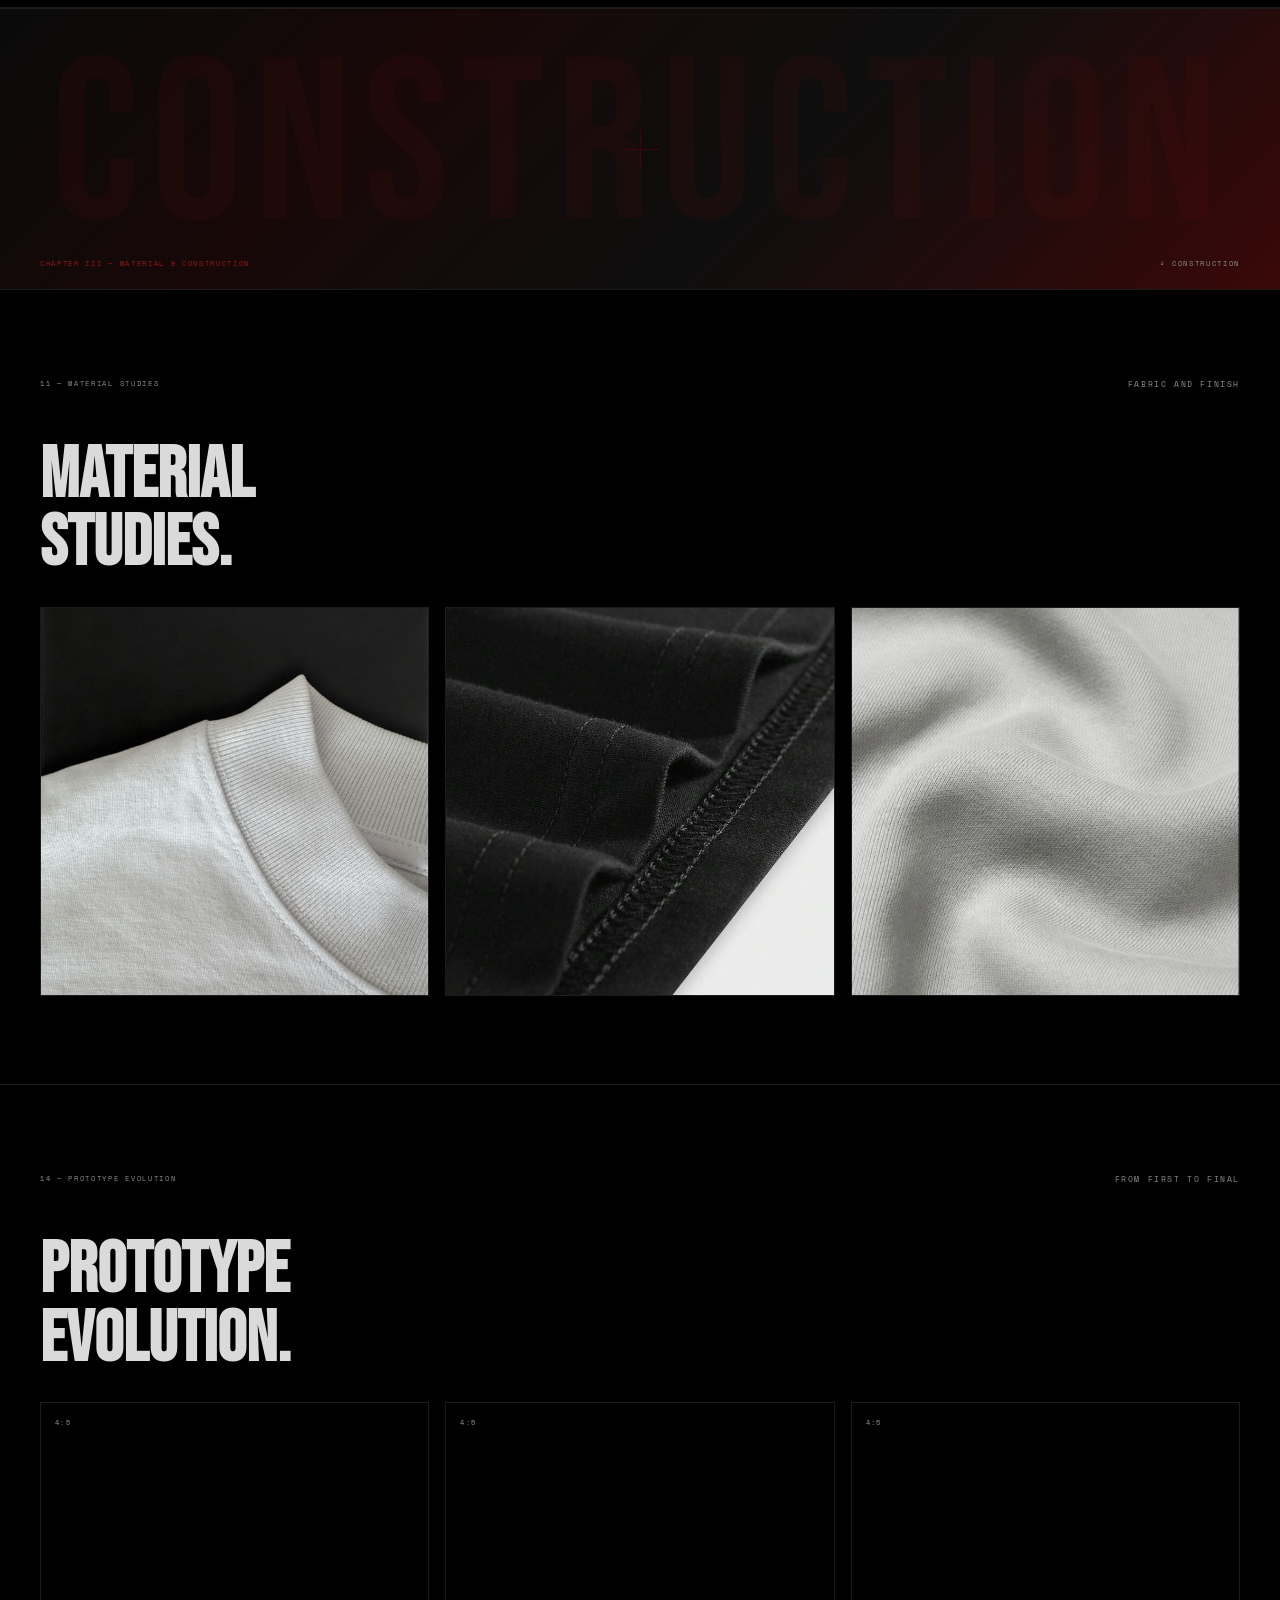
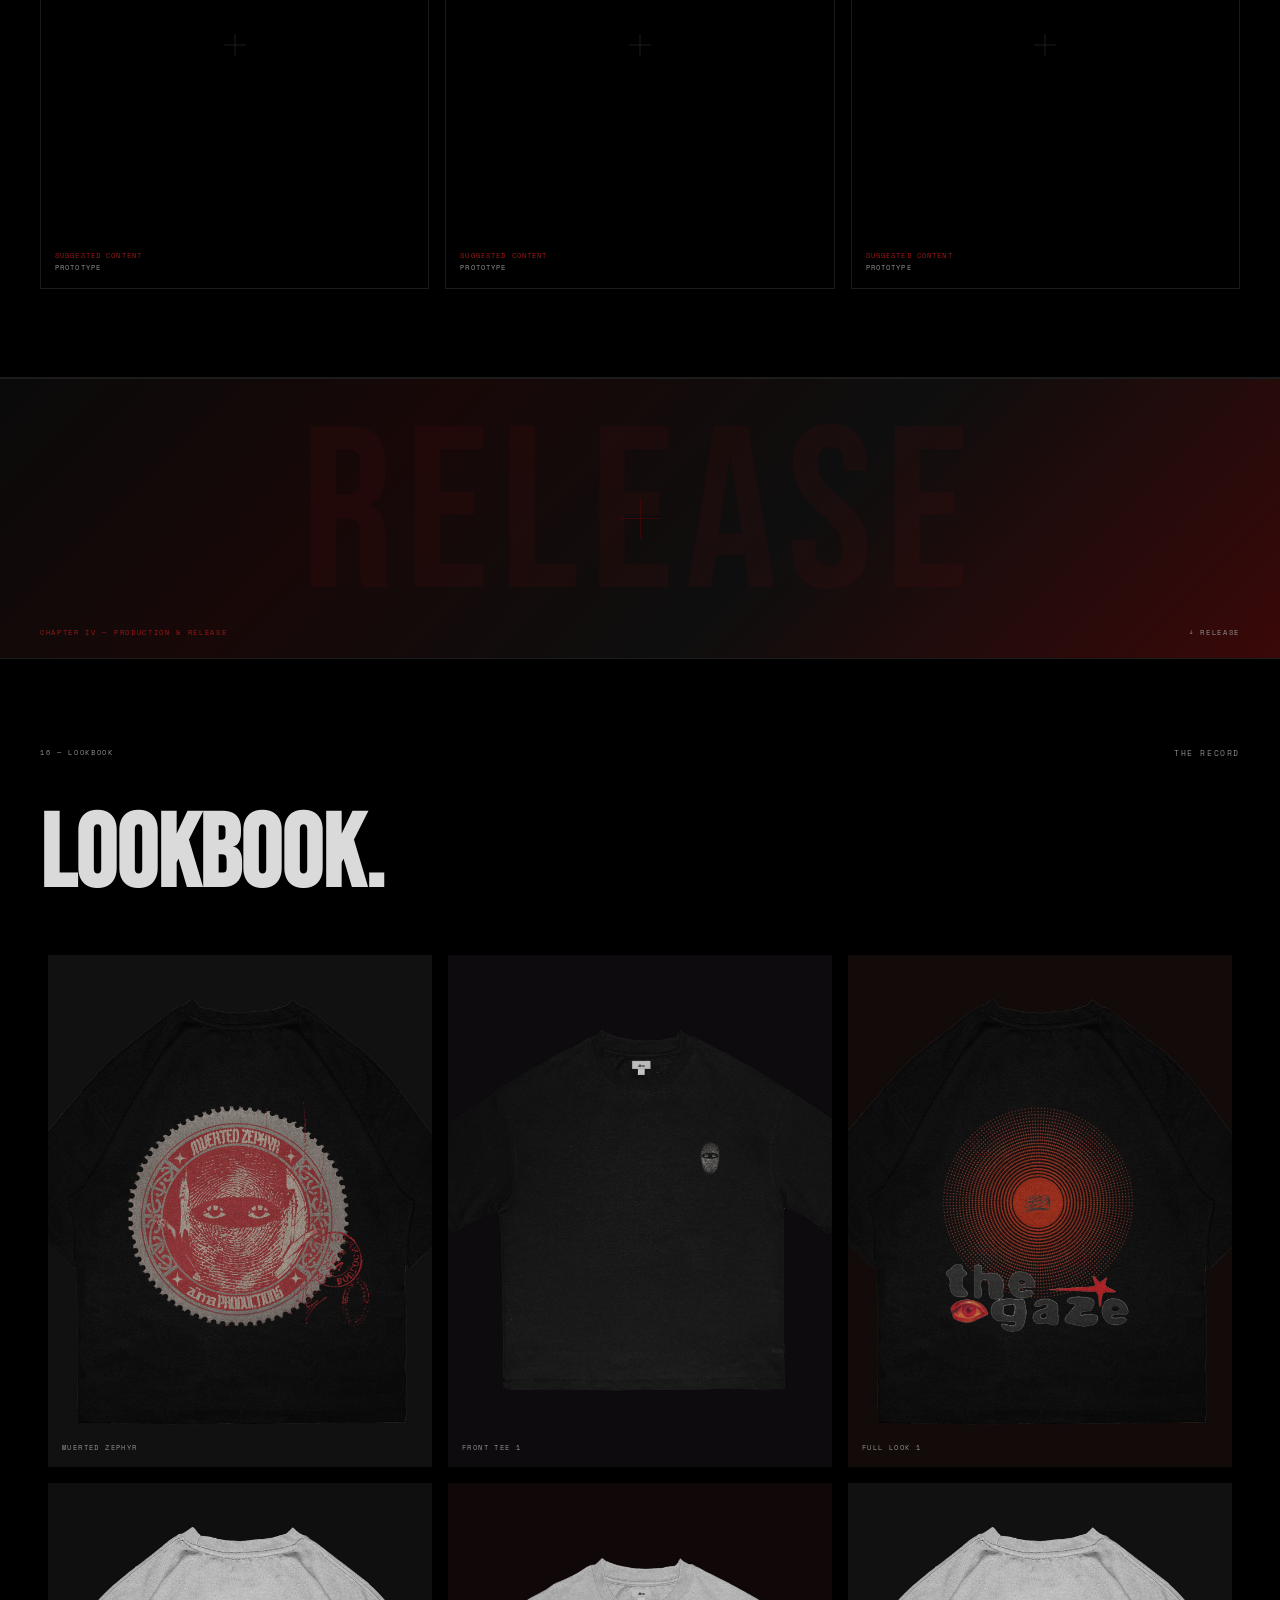
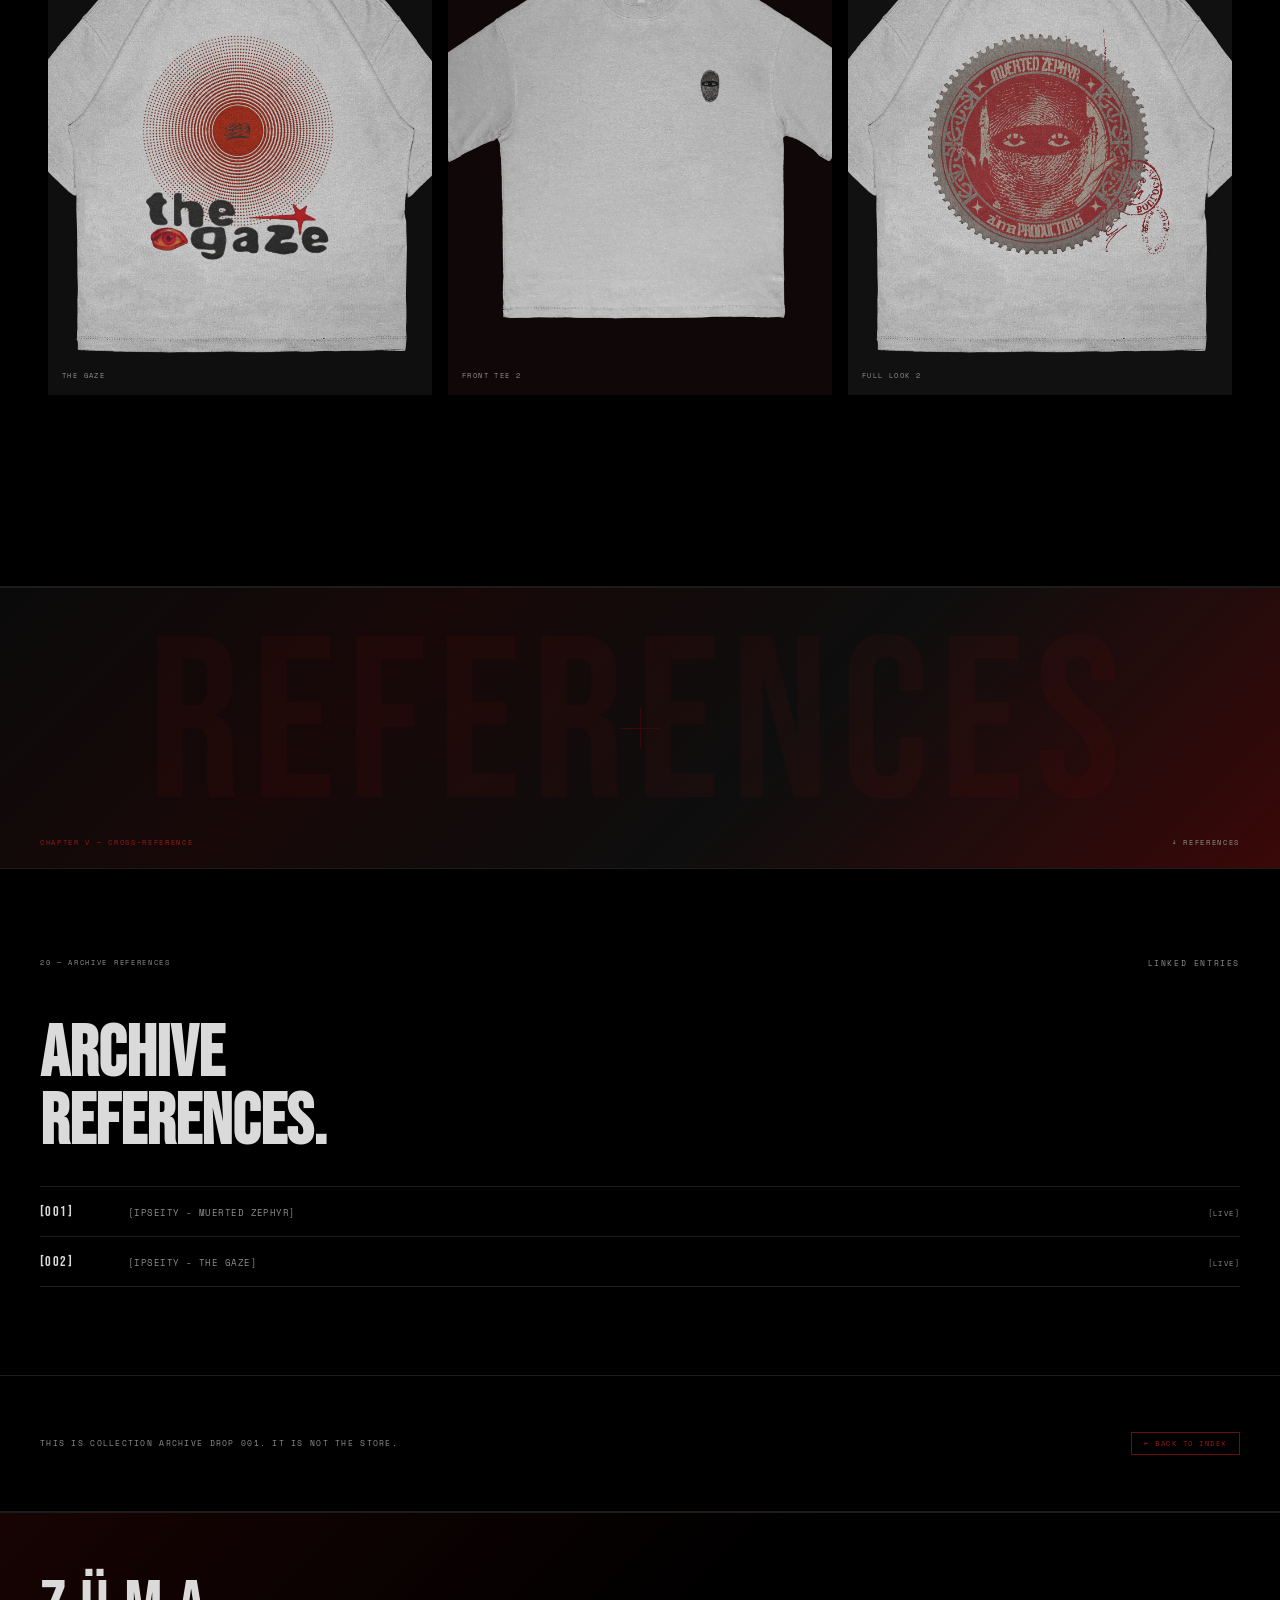
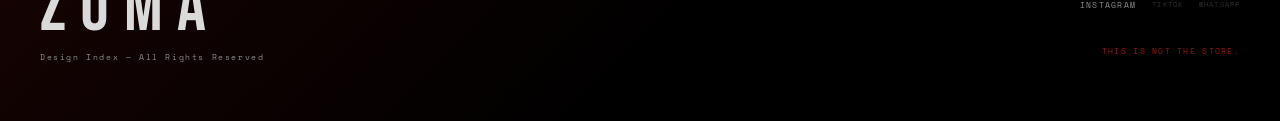
==== commit 720a456e: "Remove moodboards and field notes sections Removed moodboards and field notes sections from the inde" ====
--- a/collections/001-ipseity/index.html
+++ b/collections/001-ipseity/index.html
@@ -143,34 +143,6 @@
     <p class="arc-note reveal">The research began with a question, not a sketch: what constitutes identity in the absence of a witness? The chosen term — ipseity, from the Latin <em>ipse</em>, self — was picked for precision over sound. The field work followed two threads: objects worn without thought, and marks left unintentionally. The two pieces in this drop are the documented result of that research, not its illustration.</p>
   </section>
 
-  <!-- 04 — MOODBOARDS -->
-  <section id="moodboards">
-    <div class="section-meta reveal">
-      <span class="section-num arc-chapter-index">04 — Moodboards</span>
-      <span class="section-tag">Assembled references</span>
-    </div>
-    <h2 class="arc-headline reveal reveal-d1">MOODBOARDS.</h2>
-    <div class="archive-placeholder-grid reveal reveal-d2" style="--ph-cols:3;">
-      <div class="archive-placeholder" style="--ph-ratio:1/1;"><img class="ph-photo" src="../../assets/images/ipseity/moodboard-01.png" alt="Moodboard IPSEITY 01" loading="lazy" onerror="this.style.display='none'"><div class="ph-meta"><span class="ph-ratio">1:1</span></div><span class="ph-suggested">Suggested content<span>Moodboard tile</span></span></div>
-      <div class="archive-placeholder" style="--ph-ratio:1/1;"><img class="ph-photo" src="../../assets/images/ipseity/moodboard-02.png" alt="Moodboard IPSEITY 02" loading="lazy" onerror="this.style.display='none'"><div class="ph-meta"><span class="ph-ratio">1:1</span></div><span class="ph-suggested">Suggested content<span>Moodboard tile</span></span></div>
-      <div class="archive-placeholder" style="--ph-ratio:1/1;"><img class="ph-photo" src="../../assets/images/ipseity/moodboard-03.png" alt="Moodboard IPSEITY 03" loading="lazy" onerror="this.style.display='none'"><div class="ph-meta"><span class="ph-ratio">1:1</span></div><span class="ph-suggested">Suggested content<span>Moodboard tile</span></span></div>
-    </div>
-  </section>
-
-  <!-- 06 — FIELD NOTES -->
-  <section id="field-notes">
-    <div class="section-meta reveal">
-      <span class="section-num arc-chapter-index">06 — Field Notes</span>
-      <span class="section-tag">Observed in the world</span>
-    </div>
-    <h2 class="arc-headline reveal reveal-d1">FIELD<br>NOTES.</h2>
-    <div class="archive-placeholder-grid reveal reveal-d2" style="--ph-cols:2;">
-      <div class="archive-placeholder" style="--ph-ratio:4/5;"><img class="ph-photo" src="../../assets/images/ipseity/field-note-01.png" alt="Note de terrain 01" loading="lazy" onerror="this.style.display='none'"><div class="ph-meta"><span class="ph-ratio">3:4</span></div><span class="ph-suggested">Suggested content<span>Field note scan</span></span></div>
-      <div class="archive-placeholder" style="--ph-ratio:4/5;"><img class="ph-photo" src="../../assets/images/ipseity/field-note-02.png" alt="Note de terrain 02" loading="lazy" onerror="this.style.display='none'"><div class="ph-meta"><span class="ph-ratio">3:4</span></div><span class="ph-suggested">Suggested content<span>Field note scan</span></span></div>
-      <div class="archive-placeholder" style="--ph-ratio:4/5;"><img class="ph-photo" src="../../assets/images/ipseity/field-note-03.png" alt="Note de terrain 01" loading="lazy" onerror="this.style.display='none'"><div class="ph-meta"><span class="ph-ratio">3:4</span></div><span class="ph-suggested">Suggested content<span>Field note scan</span></span></div>
-    </div>
-  </section>
-
   <!-- 07 — TYPOGRAPHY EXPLORATION -->
   <section id="typography-exploration">
     <div class="section-meta reveal">
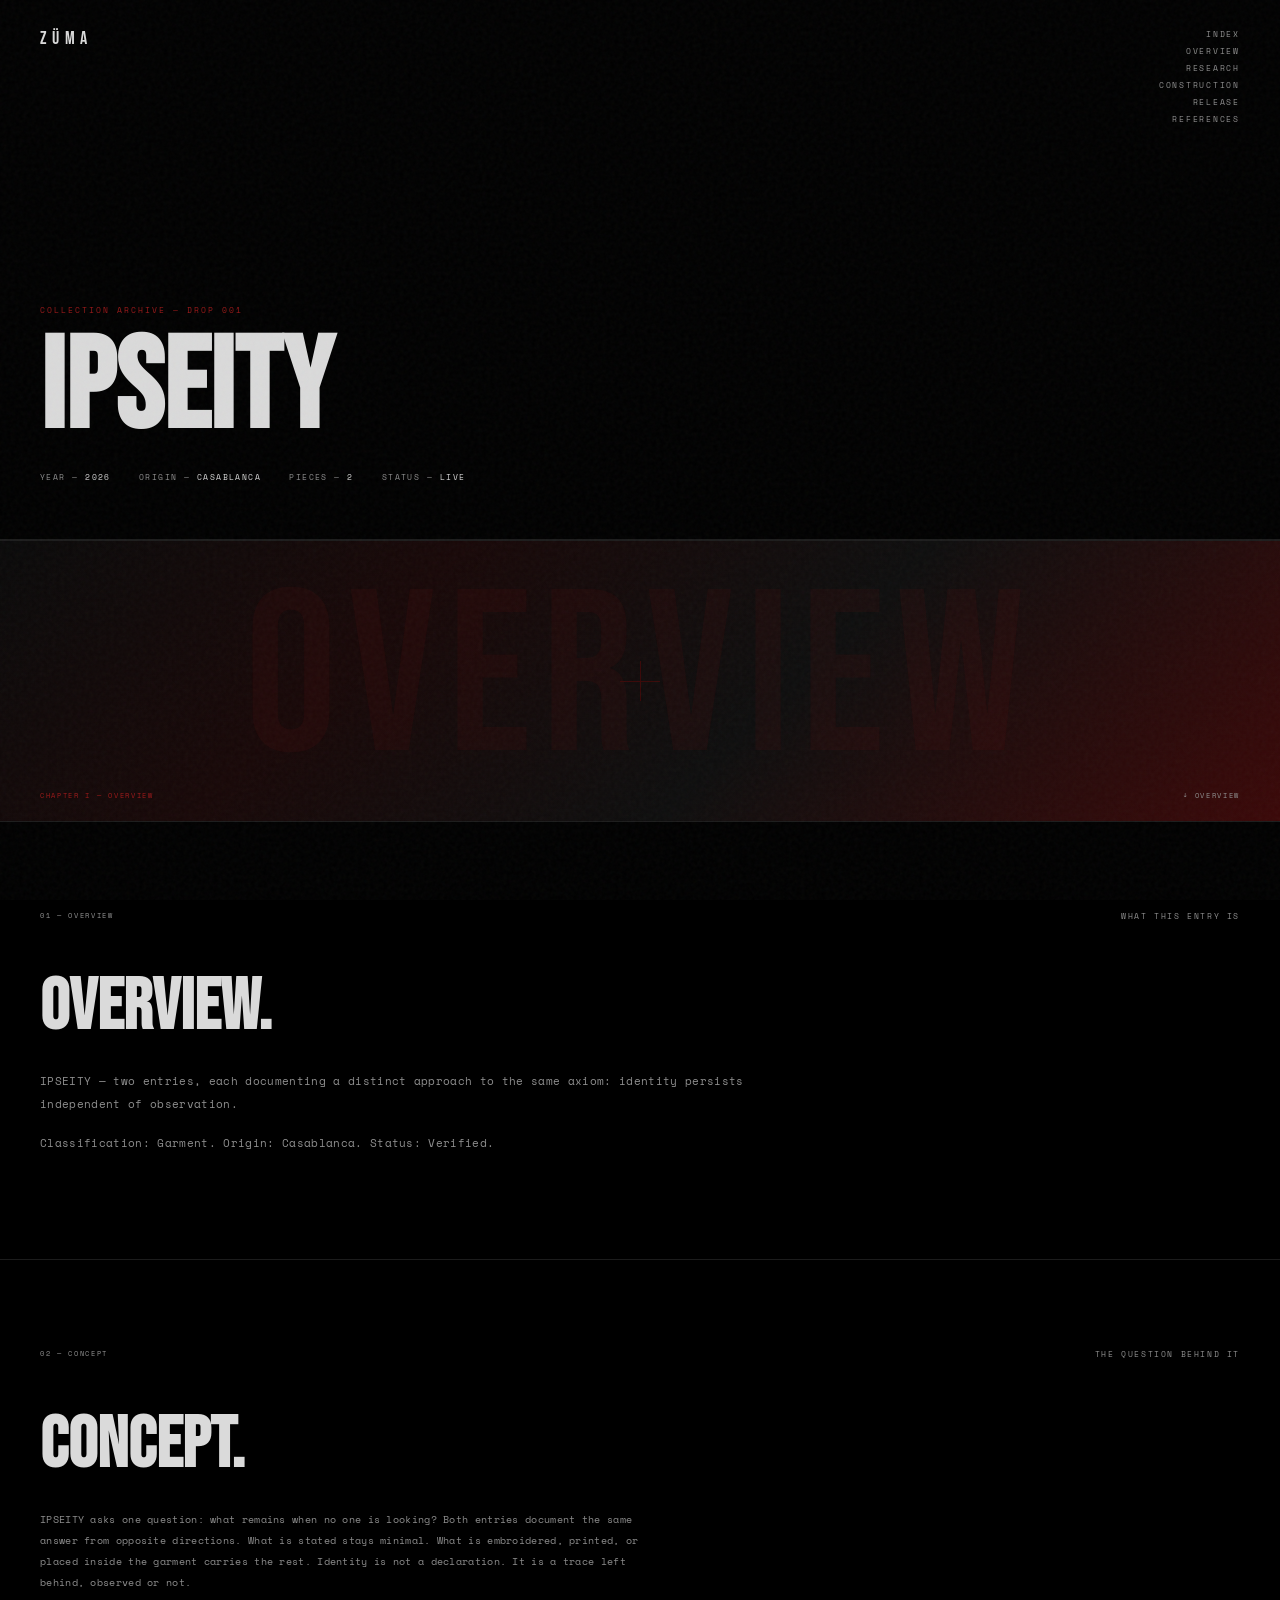
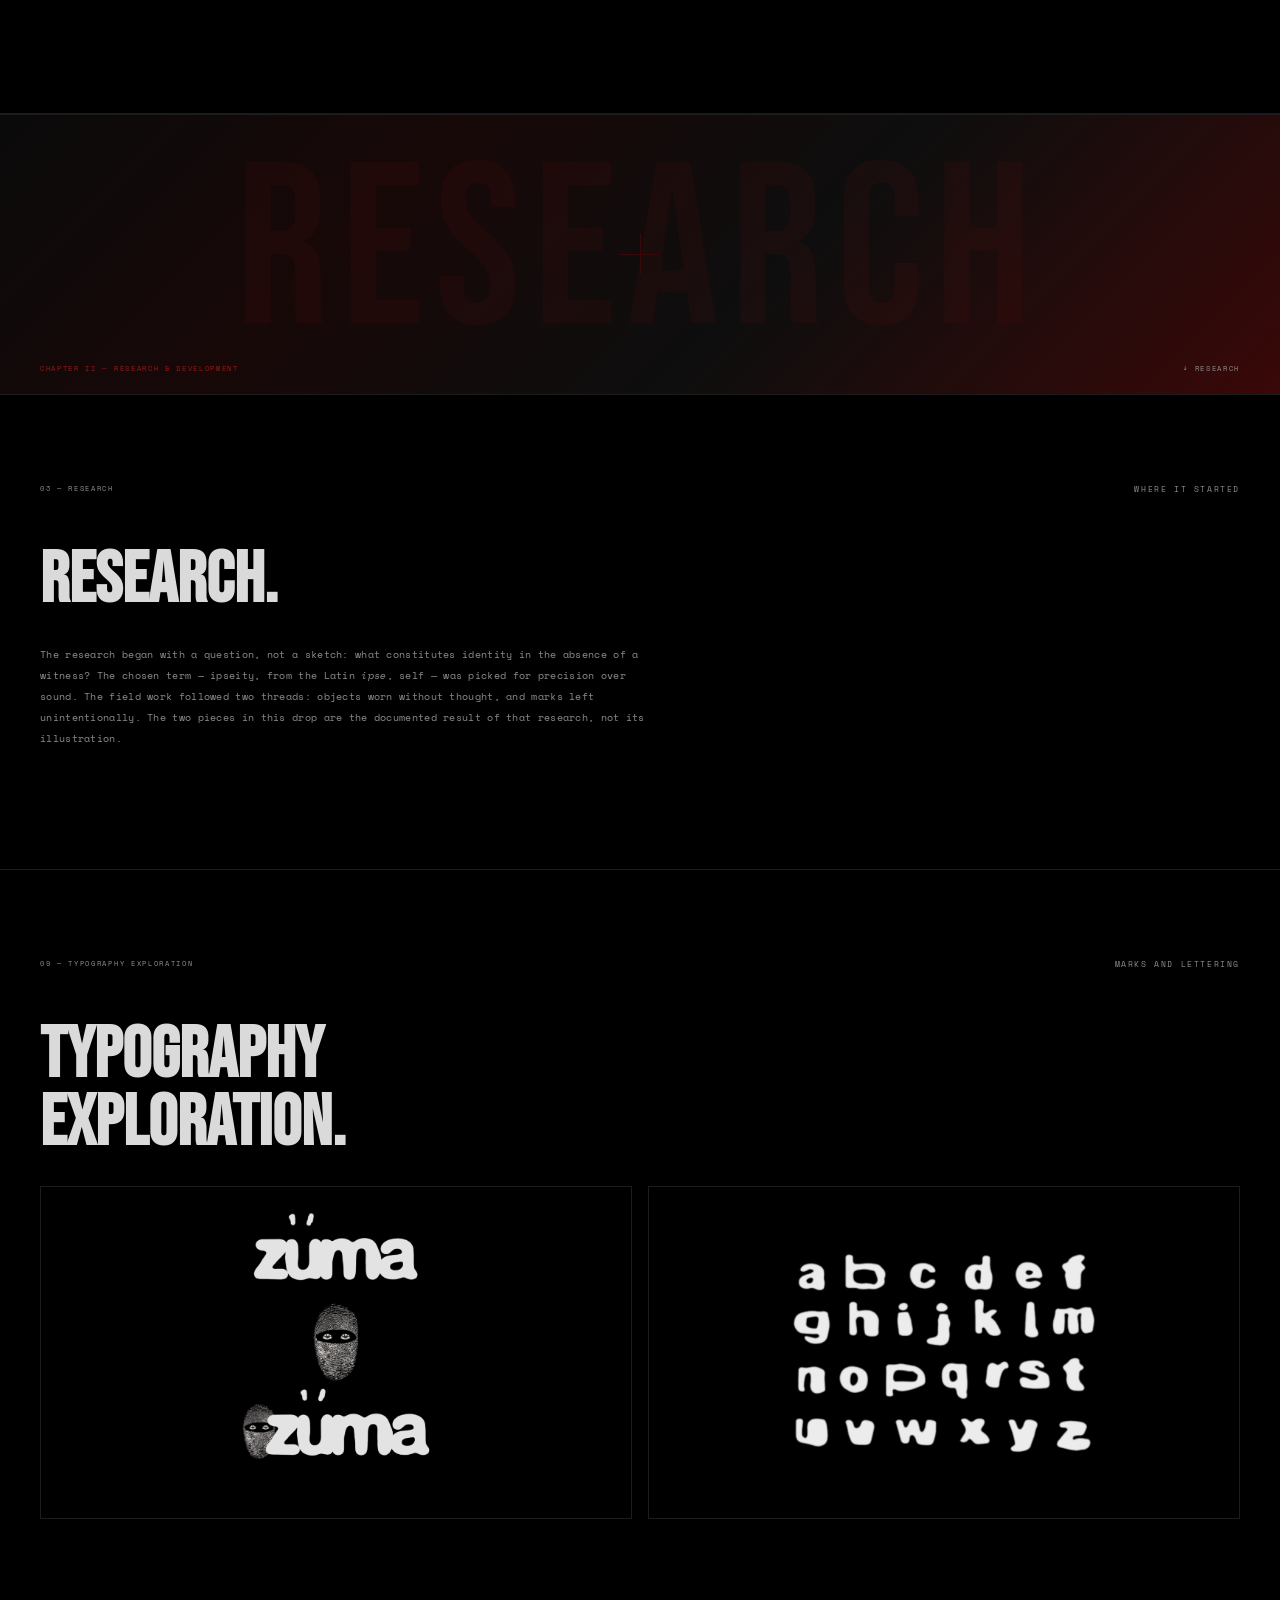
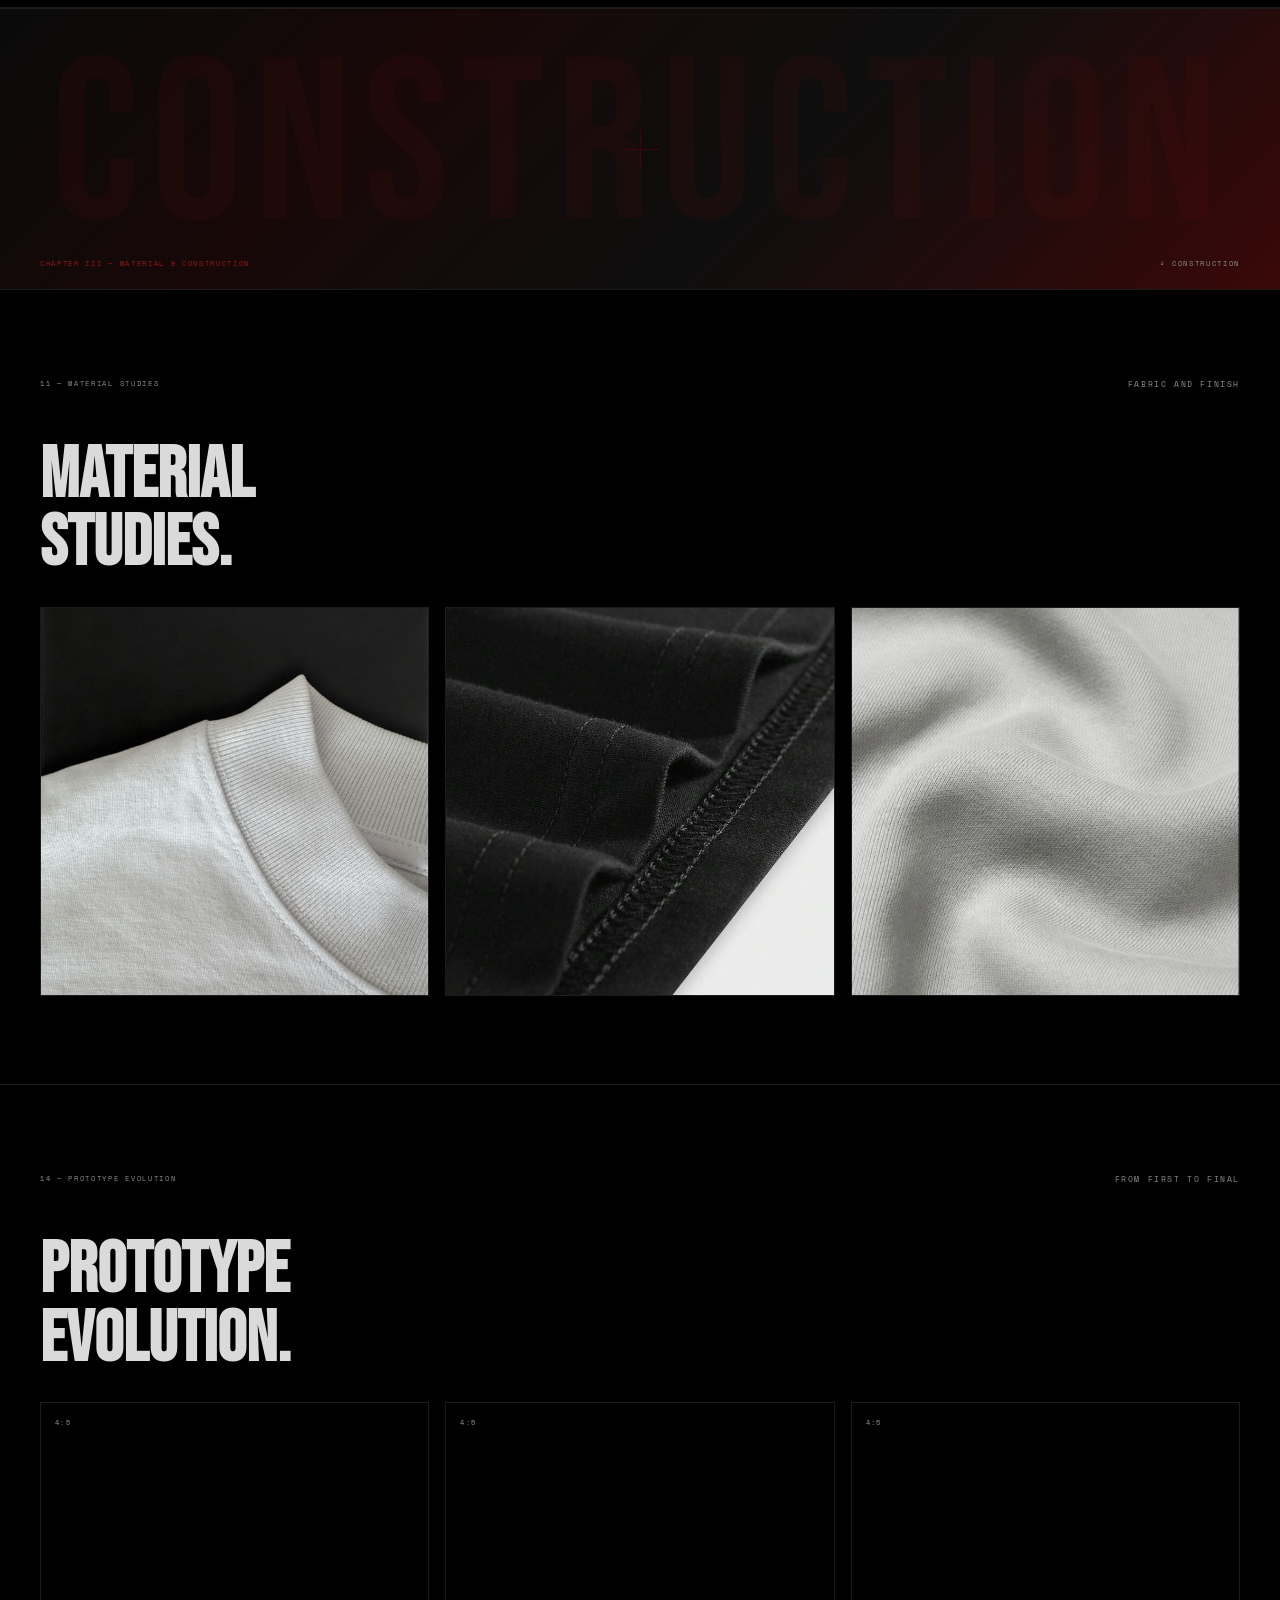
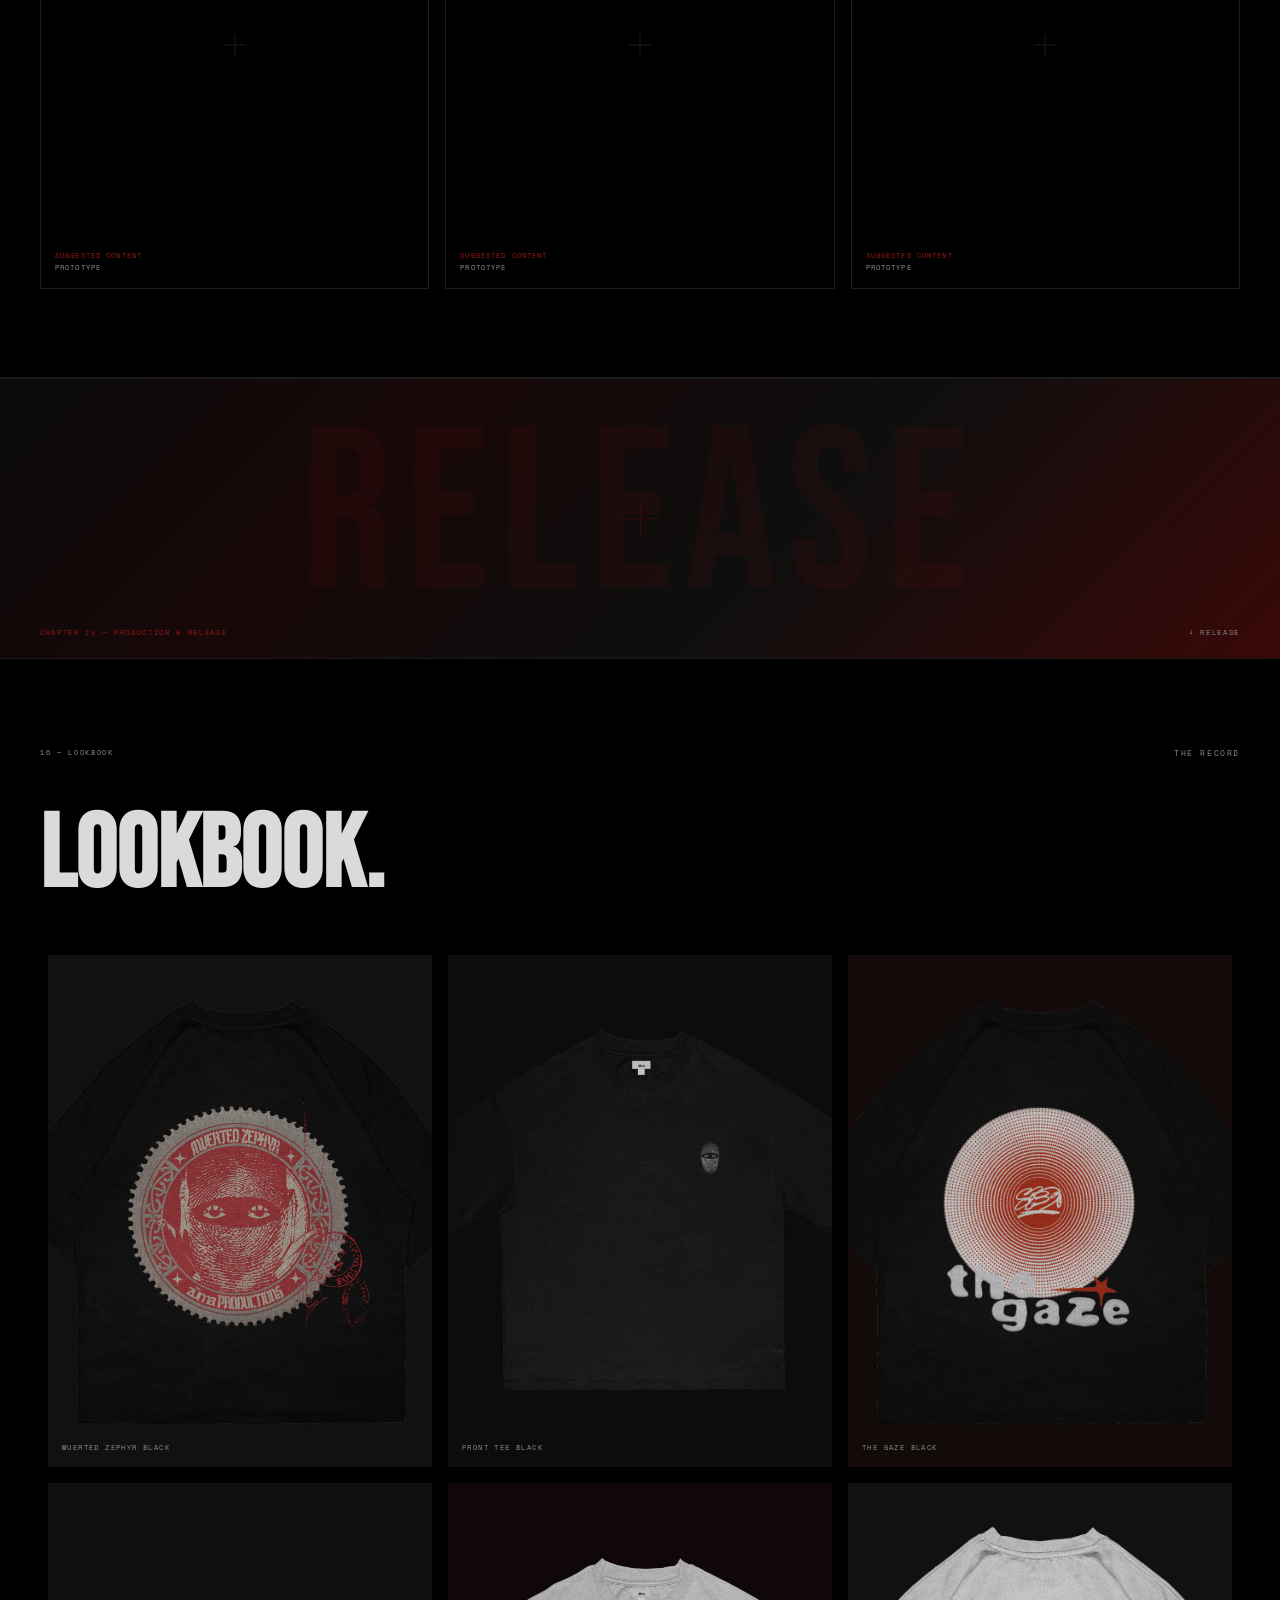
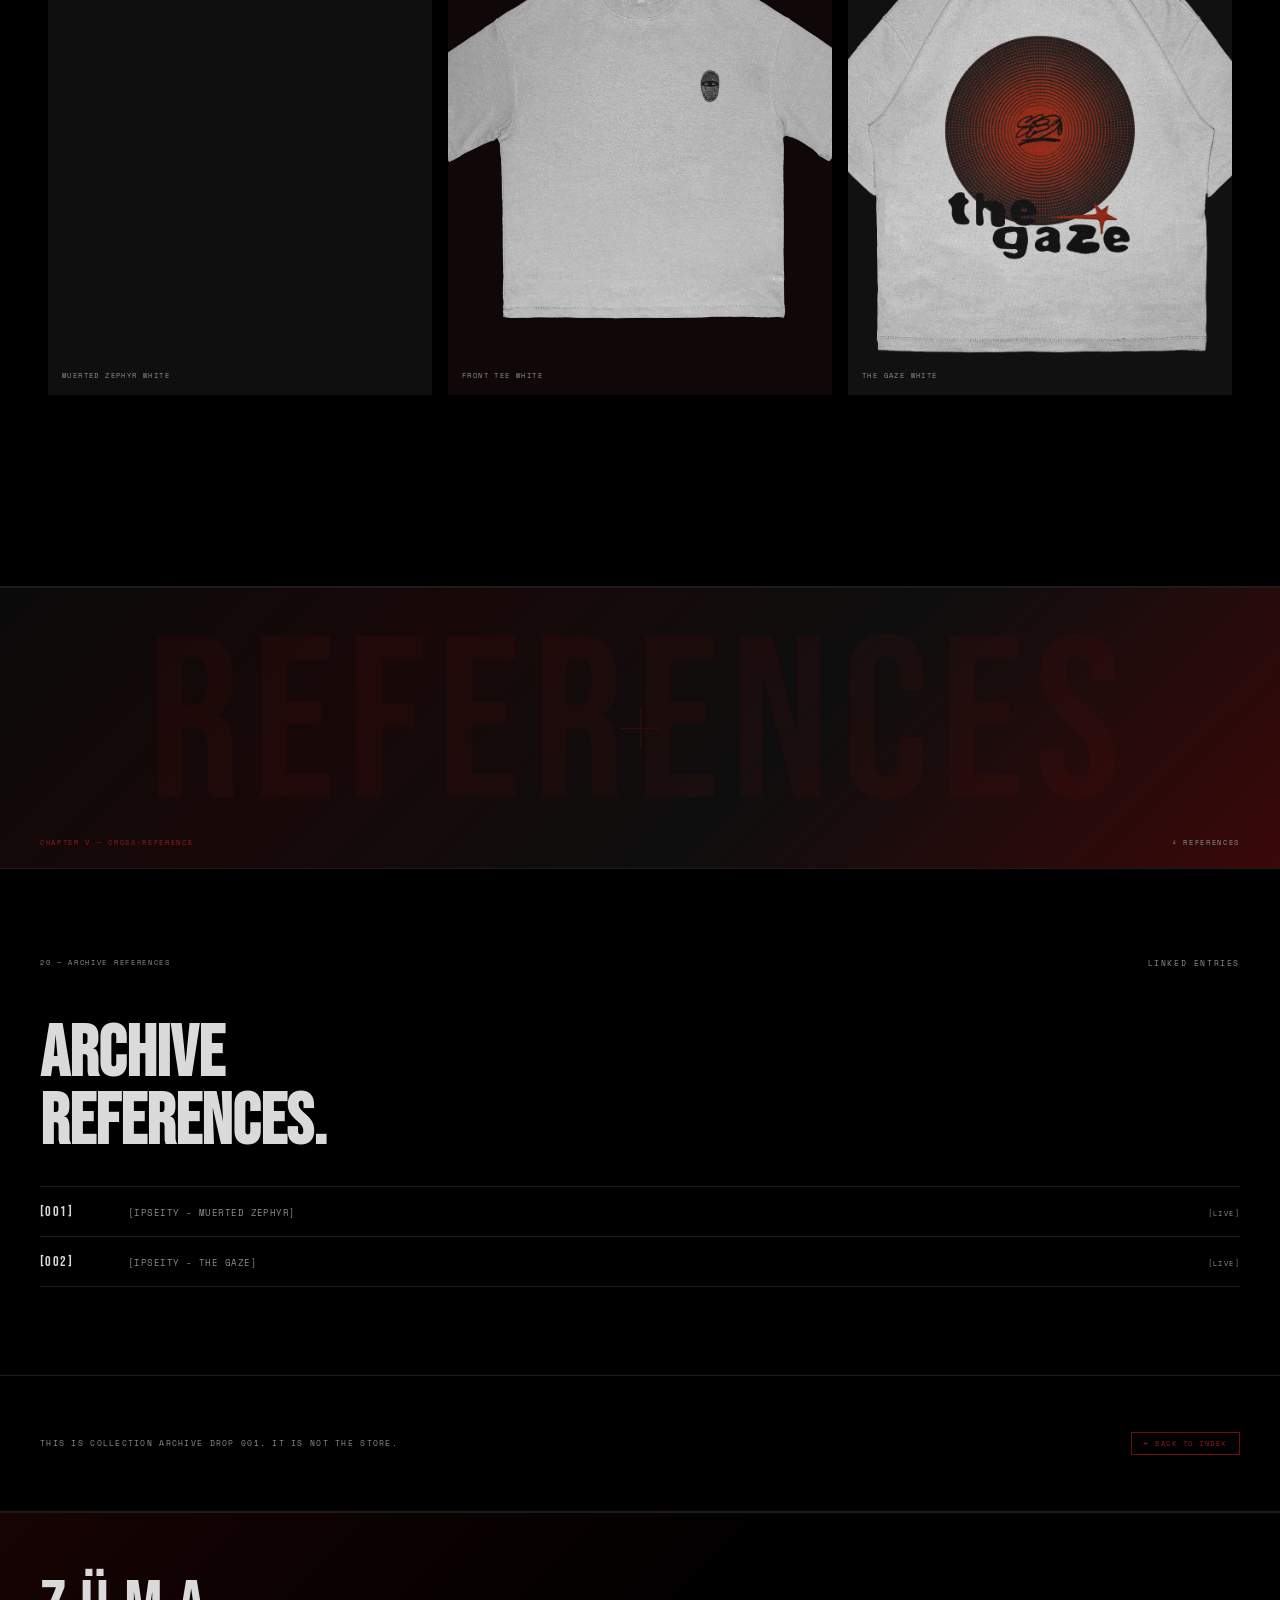
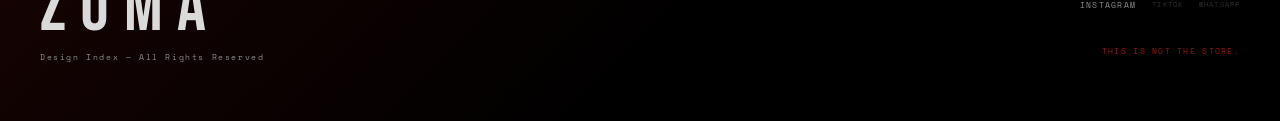
==== commit b5115eec: "Update index.html" ====
--- a/collections/001-ipseity/index.html
+++ b/collections/001-ipseity/index.html
@@ -151,8 +151,8 @@
     </div>
     <h2 class="arc-headline reveal reveal-d1">TYPOGRAPHY<br>EXPLORATION.</h2>
     <div class="archive-placeholder-grid reveal reveal-d2" style="--ph-cols:2;">
-      <div class="archive-placeholder" style="--ph-ratio:16/9;"><img class="ph-photo" src="../../assets/images/ipseity/typography-01.png" alt="Etude typographique 01" loading="lazy" onerror="this.style.display='none'"><div class="ph-meta"><span class="ph-ratio">16:9</span></div></span></div>
-      <div class="archive-placeholder" style="--ph-ratio:16/9;"><img class="ph-photo" src="../../assets/images/ipseity/typography-02.png" alt="Etude typographique 02" loading="lazy" onerror="this.style.display='none'"><div class="ph-meta"><span class="ph-ratio">16:9</span></div></span></div>
+      <div class="archive-placeholder" style="--ph-ratio:16/9;"><img class="ph-photo" src="../../assets/images/ipseity/typography-01.png" alt="Etude typographique 01" loading="lazy" onerror="this.style.display='none'"><div class="ph-meta"><span class="ph-ratio">16:9</span></div></div>
+      <div class="archive-placeholder" style="--ph-ratio:16/9;"><img class="ph-photo" src="../../assets/images/ipseity/typography-02.png" alt="Etude typographique 02" loading="lazy" onerror="this.style.display='none'"><div class="ph-meta"><span class="ph-ratio">16:9</span></div></div>
     </div>
   </section>
 
@@ -208,12 +208,12 @@
     </div>
     <h2 class="lookbook-headline reveal reveal-d1">LOOKBOOK.</h2>
     <div class="lookbook-grid reveal reveal-d2">
-      <div class="lb-cell"><img class="lb-img" src="../../assets/images/ipseity/lookbook-01-muerted-zephyr.jpg" loading="lazy" onerror="this.style.display='none'" alt="Muerted Zephyr"><div class="lb-label">Muerted Zephyr</div></div>
-      <div class="lb-cell"><img class="lb-img" src="../../assets/images/ipseity/lookbook-02-front-tee-1.jpg" loading="lazy" onerror="this.style.display='none'" alt="Front Tee 1"><div class="lb-label">Front Tee 1</div></div>
-      <div class="lb-cell"><img class="lb-img" src="../../assets/images/ipseity/lookbook-03-full-look-1.jpg" loading="lazy" onerror="this.style.display='none'" alt="Full Look 1"><div class="lb-label">Full Look 1</div></div>
-      <div class="lb-cell"><img class="lb-img" src="../../assets/images/ipseity/lookbook-04-the-gaze.jpg" loading="lazy" onerror="this.style.display='none'" alt="The Gaze"><div class="lb-label">The Gaze</div></div>
-      <div class="lb-cell"><img class="lb-img" src="../../assets/images/ipseity/lookbook-05-front-tee-2.jpg" loading="lazy" onerror="this.style.display='none'" alt="Front Tee 2"><div class="lb-label">Front Tee 2</div></div>
-      <div class="lb-cell"><img class="lb-img" src="../../assets/images/ipseity/lookbook-06-full-look-2.jpg" loading="lazy" onerror="this.style.display='none'" alt="Full Look 2"><div class="lb-label">Full Look 2</div></div>
+      <div class="lb-cell"><img class="lb-img" src="../../assets/images/ipseity/lookbook-01-muerted-zephyr.jpg" loading="lazy" onerror="this.style.display='none'" alt="Muerted Zephyr"><div class="lb-label">Muerted Zephyr Black</div></div>
+      <div class="lb-cell"><img class="lb-img" src="../../assets/images/ipseity/lookbook-02-front-tee-1.jpg" loading="lazy" onerror="this.style.display='none'" alt="Front Tee 1"><div class="lb-label">Front Tee Black</div></div>
+      <div class="lb-cell"><img class="lb-img" src="../../assets/images/ipseity/lookbook-03-full-look-1.jpg" loading="lazy" onerror="this.style.display='none'" alt="Full Look 1"><div class="lb-label">The Gaze Black</div></div>
+      <div class="lb-cell"><img class="lb-img" src="../../assets/images/ipseity/lookbook-04-the-gaze.jpg" loading="lazy" onerror="this.style.display='none'" alt="The Gaze"><div class="lb-label">Muerted Zephyr White</div></div>
+      <div class="lb-cell"><img class="lb-img" src="../../assets/images/ipseity/lookbook-05-front-tee-2.jpg" loading="lazy" onerror="this.style.display='none'" alt="Front Tee 2"><div class="lb-label">Front Tee White</div></div>
+      <div class="lb-cell"><img class="lb-img" src="../../assets/images/ipseity/lookbook-06-full-look-2.jpg" loading="lazy" onerror="this.style.display='none'" alt="Full Look 2"><div class="lb-label">The Gaze White</div></div>
     </div>
     <!-- Discreet cross-reference to STORE — see brief's "STORE
          RELATIONSHIP". Keep this as the only mention of purchase
